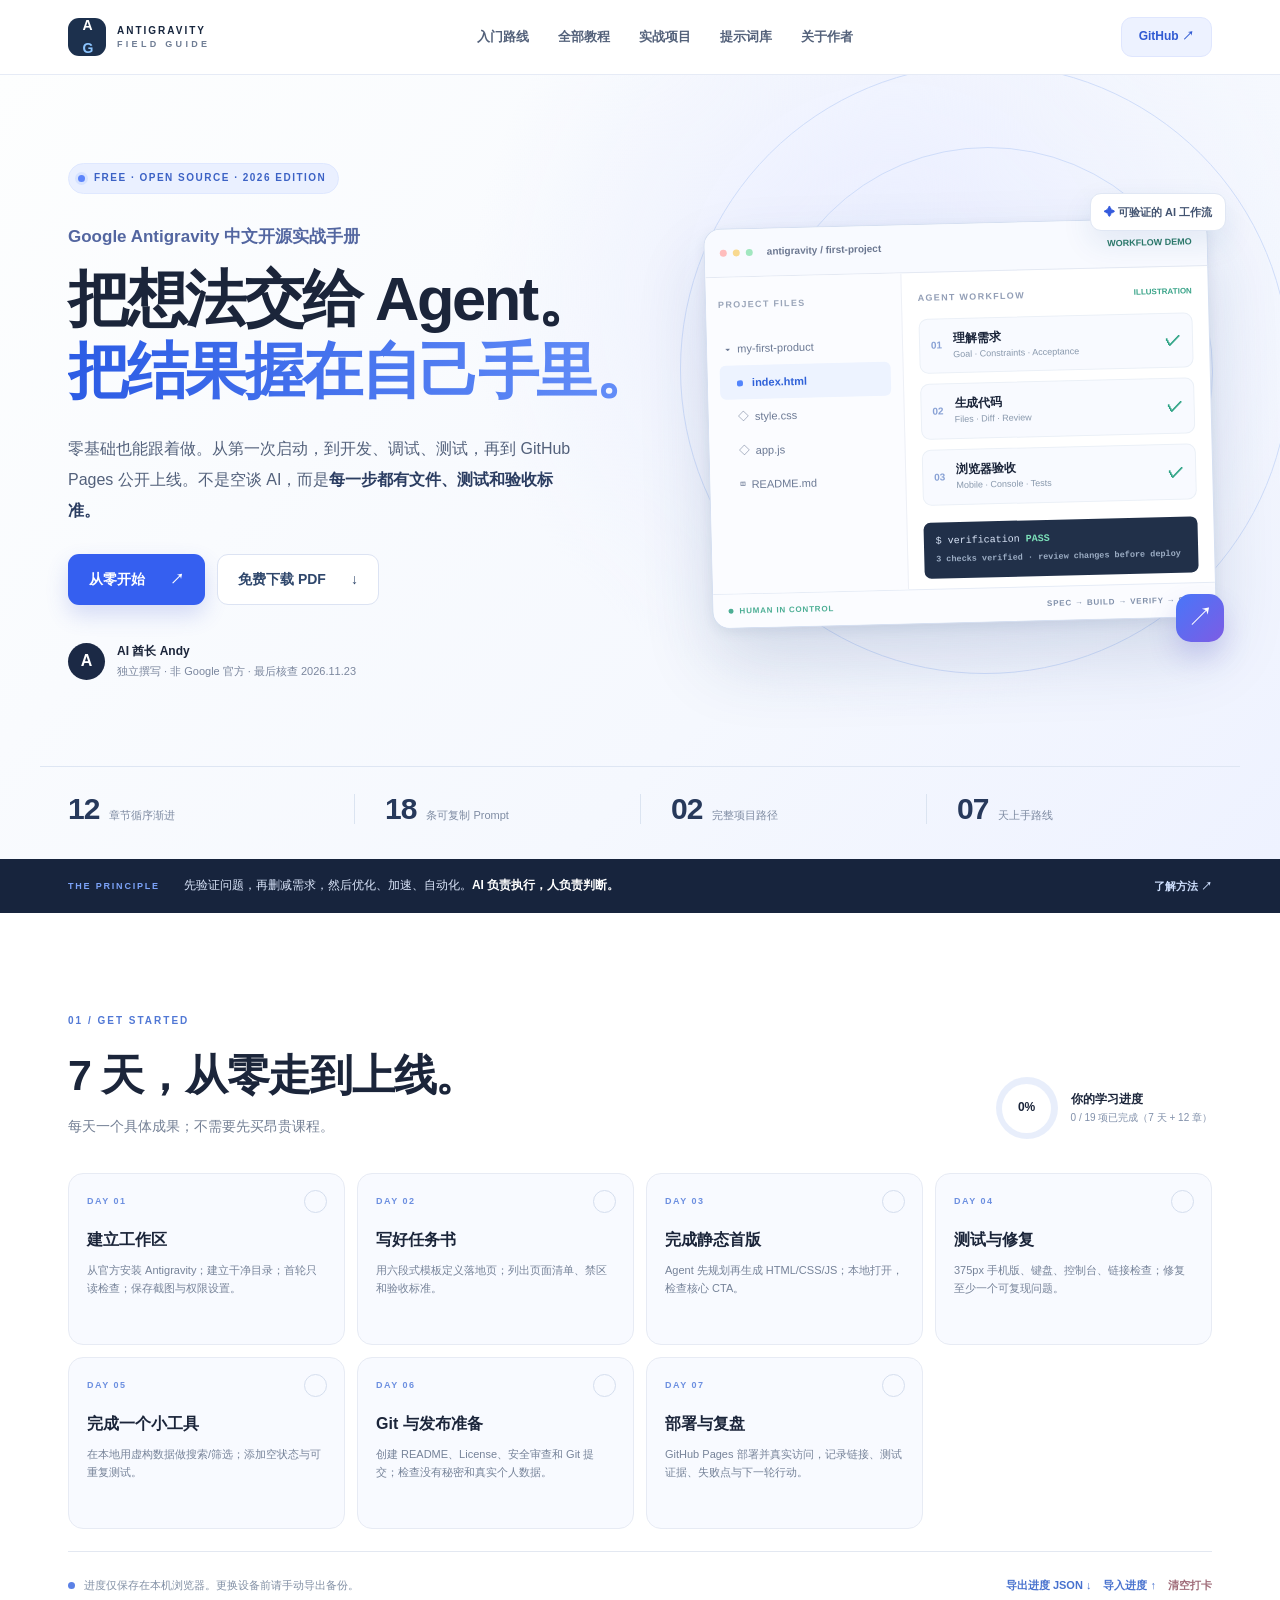
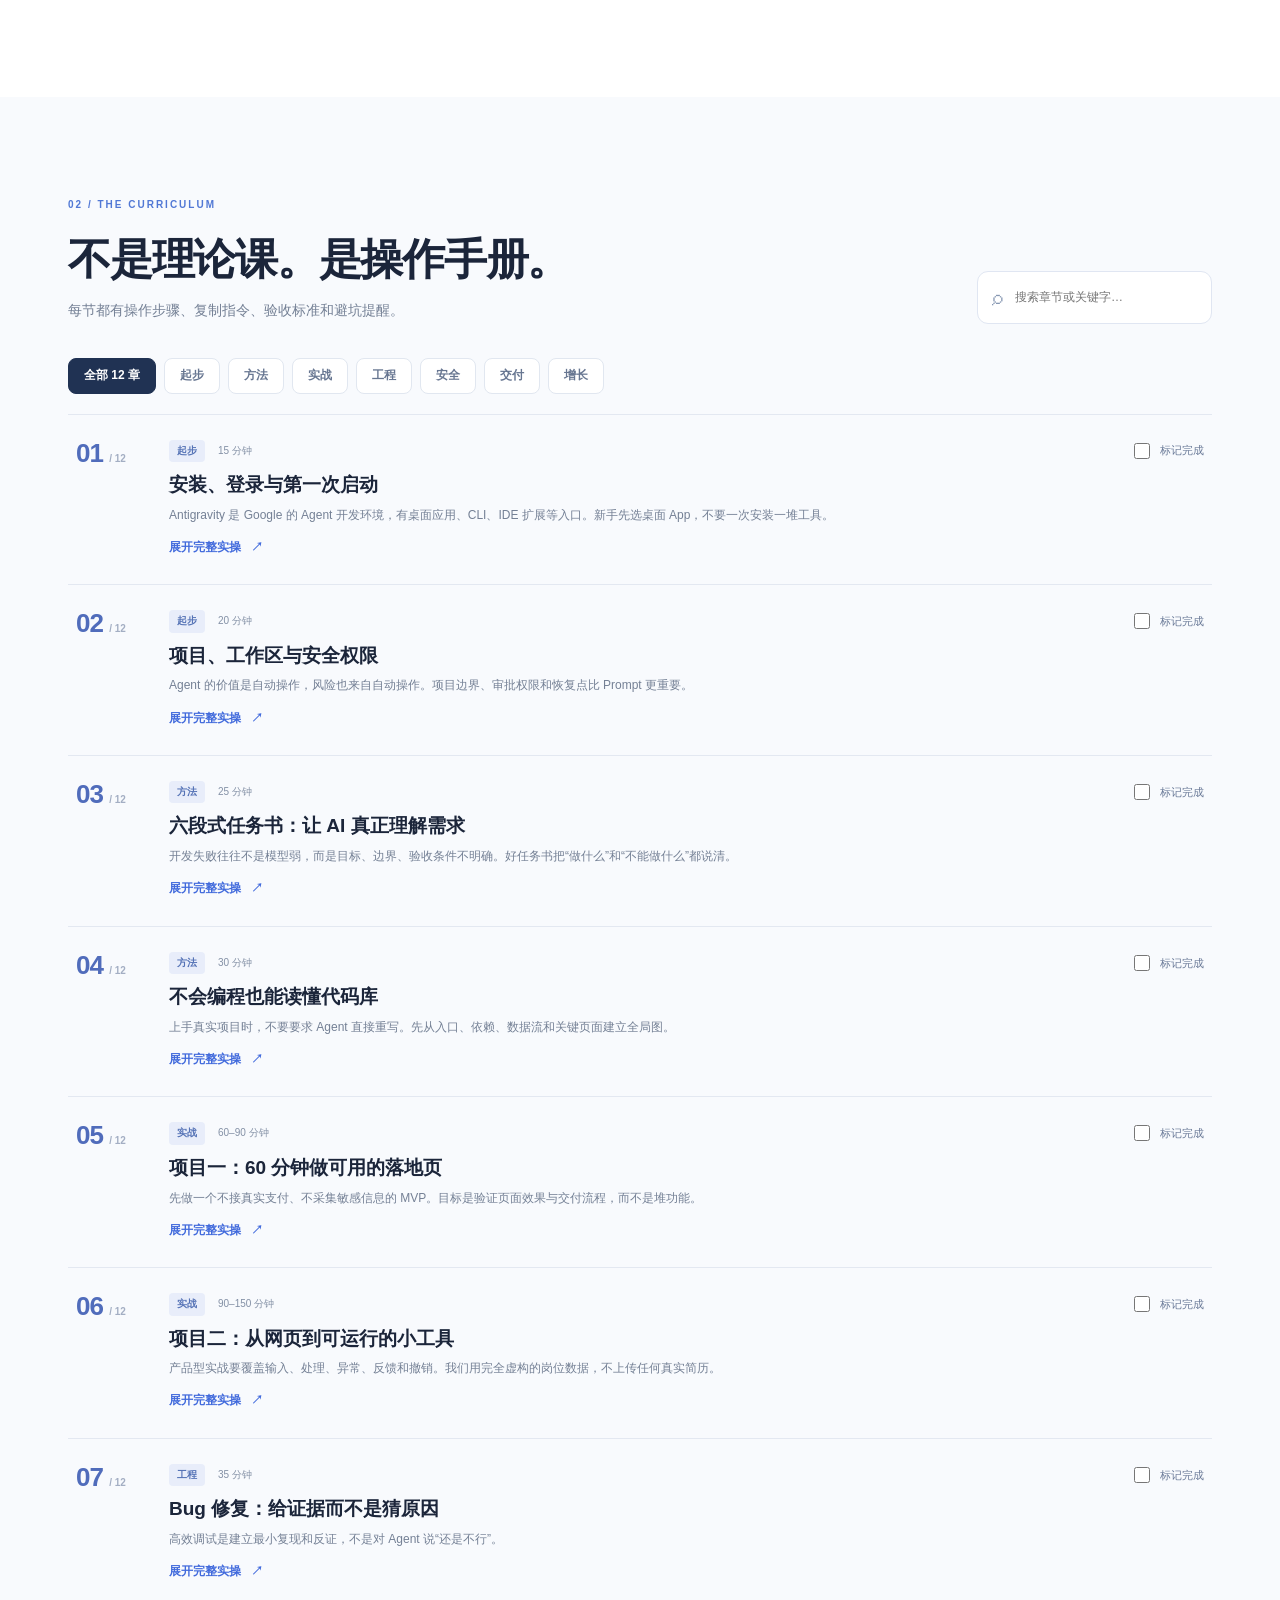
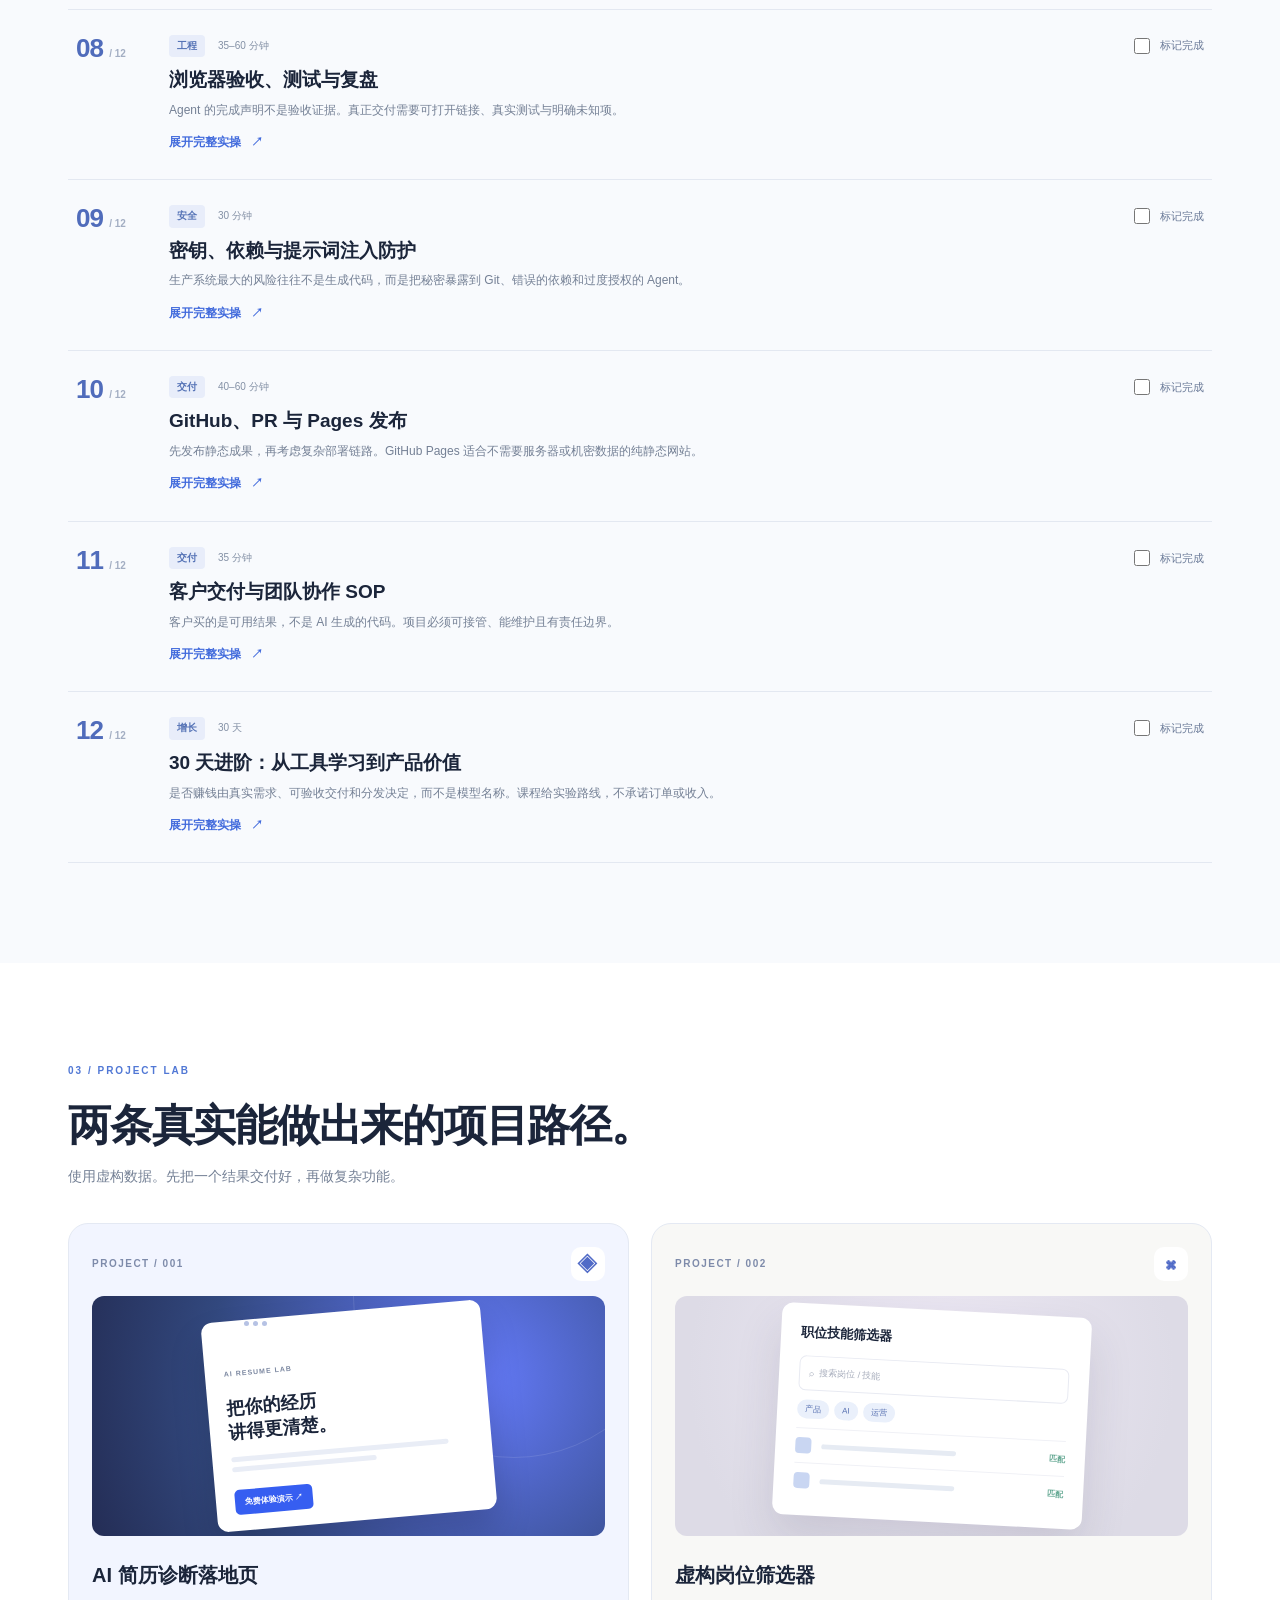
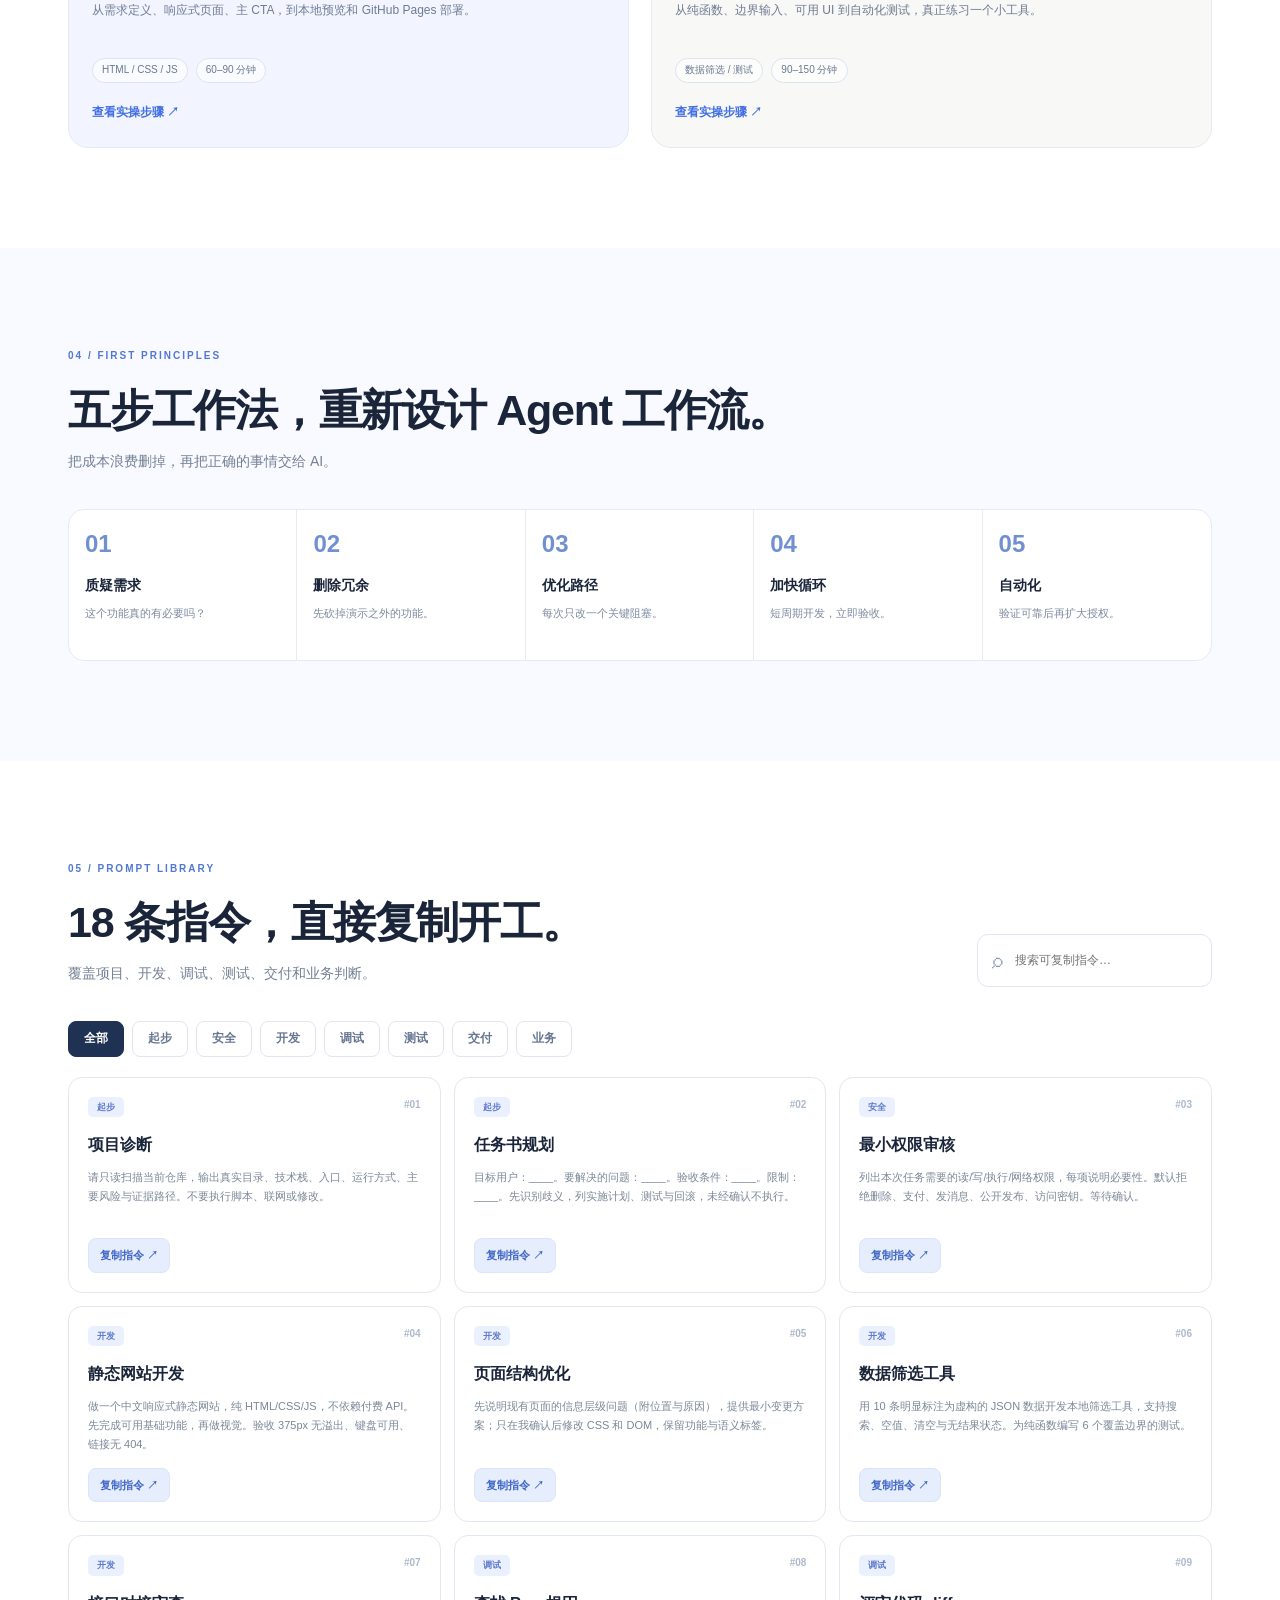
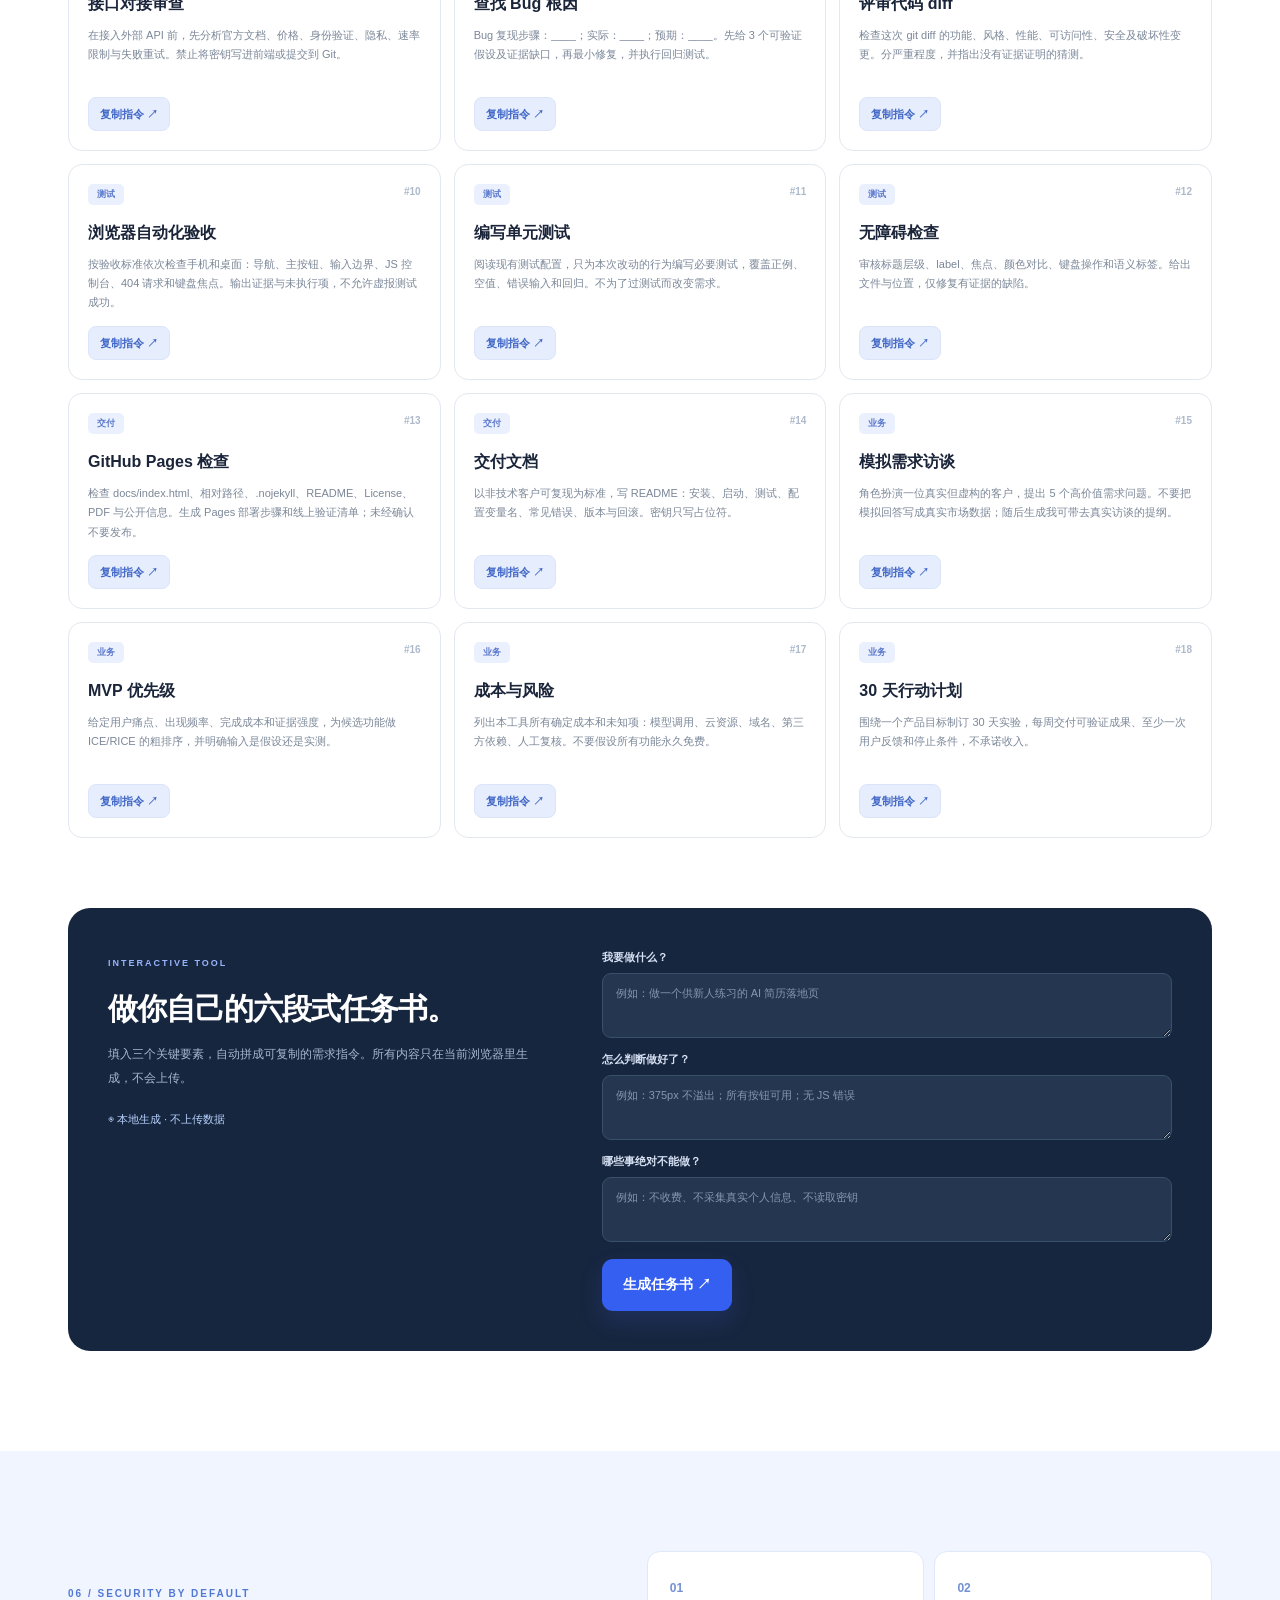
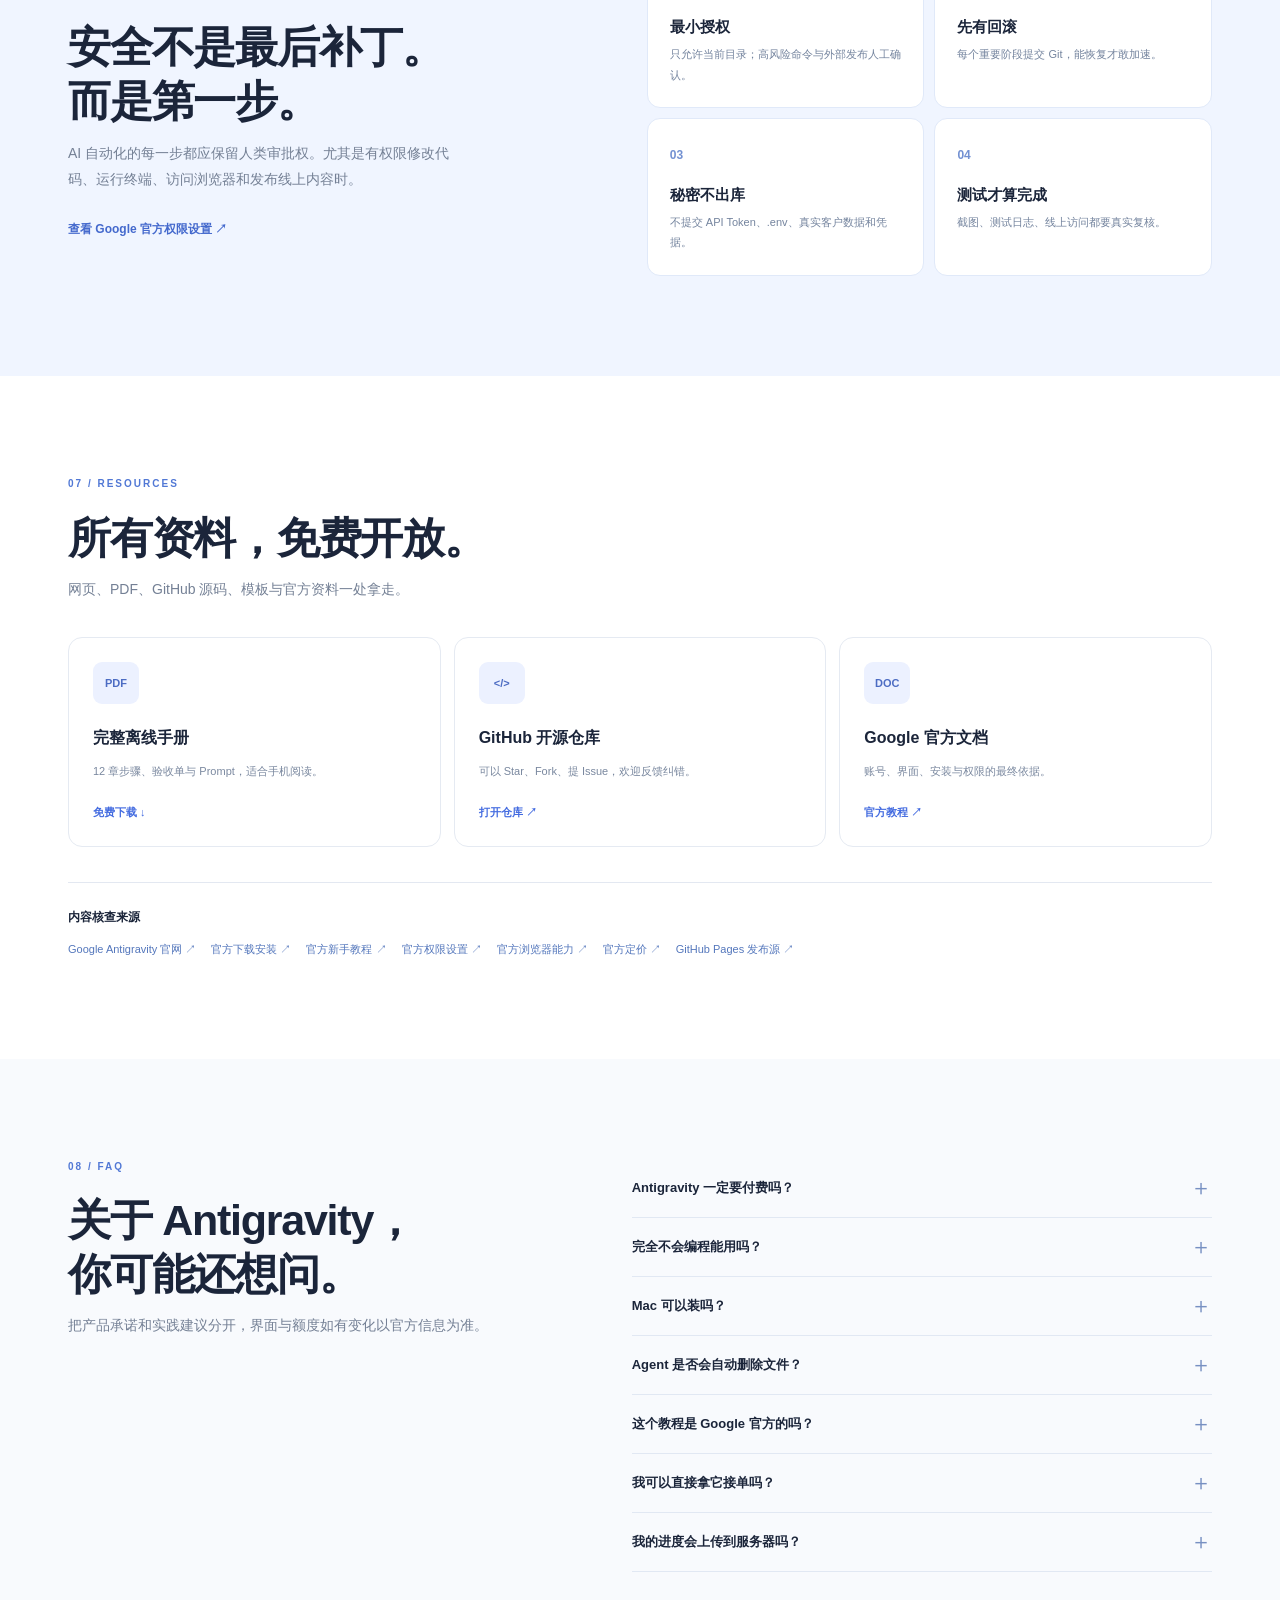
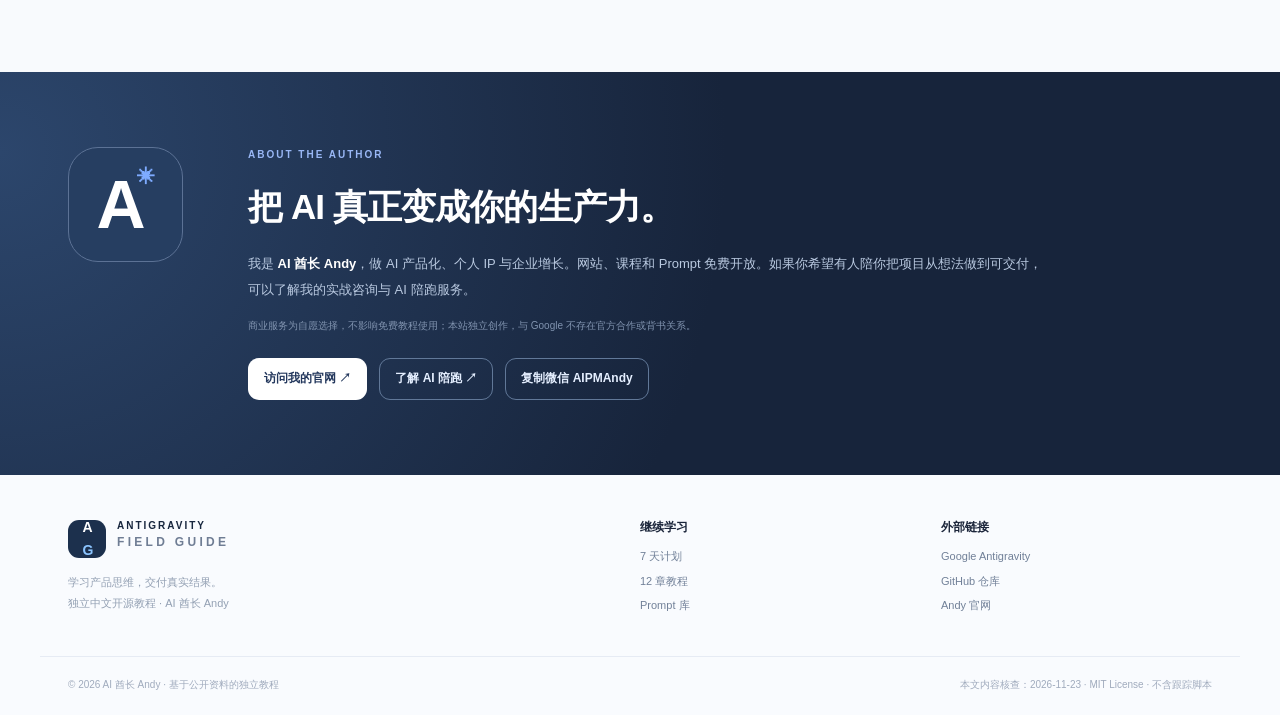
==== docs/index.html @ 4e6c5190 "feat: publish 12-chapter Antigravity guide and interactive website" ====
<!doctype html>
<html lang="zh-CN">
<head>
  <meta charset="utf-8">
  <meta name="viewport" content="width=device-width, initial-scale=1">
  <meta name="theme-color" content="#f8f9fd">
  <meta name="description" content="Google Antigravity 保姆级中文实战教程：12 章步骤、18 条可复制 Prompt、7 天入门计划、两个完整项目路径、权限安全与 GitHub Pages 部署。AI 酋长 Andy 独立开源编写。">
  <meta name="author" content="AI 酋长 Andy">
  <link rel="canonical" href="https://aipmandy.github.io/antigravity-guide/">
  <meta property="og:type" content="website"><meta property="og:title" content="Antigravity 保姆级实战教程 · AI 酋长 Andy"><meta property="og:description" content="从第一个 Agent 到一个真正上线的 AI 产品。12 章 · 18 Prompt · 7 天计划 · 免费 PDF。">
  <meta property="og:url" content="https://aipmandy.github.io/antigravity-guide/">
  <title>Antigravity 保姆级实战教程｜AI 酋长 Andy</title>
  <link rel="stylesheet" href="./style.css">
  <script type="application/ld+json">{"@context": "https://schema.org", "@type": "Course", "name": "Google Antigravity 保姆级实战教程", "description": "独立中文实战课程，包含 12 章、18 Prompt、7 天计划与安全验收。非 Google 官方。", "inLanguage": "zh-CN", "isAccessibleForFree": true, "url": "https://aipmandy.github.io/antigravity-guide/", "provider": {"@type": "Person", "name": "AI 酋长 Andy", "url": "https://metaver.vip/"}, "hasCourseInstance": {"@type": "CourseInstance", "courseMode": "online"}}</script>
  <script defer src="./app.js"></script>
</head>
<body>
  <a class="skip" href="#main">跳转到主要内容</a>
  <header class="site-header">
    <div class="shell topbar">
      <a class="identity" href="#top" aria-label="回到首页"><span class="logo-mark" aria-hidden="true">A<span>G</span></span><span class="identity-word">ANTIGRAVITY <strong>FIELD GUIDE</strong></span></a>
      <nav class="desktop-nav" aria-label="主要导航"><a href="#roadmap">入门路线</a><a href="#lessons">全部教程</a><a href="#cases">实战项目</a><a href="#prompts">提示词库</a><a href="#about">关于作者</a></nav>
      <a class="header-cta" href="https://github.com/AIPMAndy/antigravity-guide" target="_blank" rel="noopener noreferrer">GitHub <span aria-hidden="true">↗</span></a>
      <button id="menuToggle" class="menu-toggle" type="button" aria-controls="mobileNav" aria-expanded="false" aria-label="打开导航菜单"><span></span><span></span><span></span></button>
    </div>
    <nav id="mobileNav" class="mobile-nav" aria-label="移动端导航" hidden><a href="#roadmap">入门路线</a><a href="#lessons">全部教程</a><a href="#cases">实战项目</a><a href="#prompts">提示词库</a><a href="#about">关于作者</a></nav>
  </header>
  <main id="main">
    <section class="hero" id="top">
      <div class="shell hero-grid">
        <div class="hero-content">
          <span class="eyebrow"><span class="tiny-dot"></span> FREE · OPEN SOURCE · 2026 EDITION</span>
          <p class="hero-kicker">Google Antigravity 中文开源实战手册</p>
          <h1>把想法交给 Agent。<br><em>把结果握在自己手里。</em></h1>
          <p class="hero-text">零基础也能跟着做。从第一次启动，到开发、调试、测试，再到 GitHub Pages 公开上线。不是空谈 AI，而是<strong>每一步都有文件、测试和验收标准。</strong></p>
          <div class="hero-actions"><a class="btn btn-primary" href="#roadmap">从零开始 <span aria-hidden="true">↗</span></a><a class="btn btn-light" href="./pdf/antigravity-guide.pdf" download>免费下载 PDF <span aria-hidden="true">↓</span></a></div>
          <div class="hero-trust"><span class="avatar-chip">A</span><div><strong>AI 酋长 Andy</strong><small>独立撰写 · 非 Google 官方 · 最后核查 2026.11.23</small></div></div>
        </div>
        <div class="hero-visual" aria-label="课程流程示意图">
          <div class="orbit orbit-a"></div><div class="orbit orbit-b"></div>
          <div class="device-card"><div class="device-top"><span class="device-lights"><i></i><i></i><i></i></span><span>antigravity / first-project</span><span class="device-status">WORKFLOW DEMO</span></div>
            <div class="device-body"><div class="tree-column"><div class="tree-head">PROJECT FILES</div><div class="tree-row">▾ &nbsp;my-first-product</div><div class="tree-row indent active-file"><span class="file-dot"></span> index.html</div><div class="tree-row indent">◇ &nbsp;style.css</div><div class="tree-row indent">◇ &nbsp;app.js</div><div class="tree-row indent">◫ &nbsp;README.md</div></div>
              <div class="flow-column"><div class="flow-label">AGENT WORKFLOW <span>ILLUSTRATION</span></div><div class="flow-step"><span class="flow-index">01</span><div><strong>理解需求</strong><small>Goal · Constraints · Acceptance</small></div><span class="flow-check">✓</span></div><div class="flow-step"><span class="flow-index">02</span><div><strong>生成代码</strong><small>Files · Diff · Review</small></div><span class="flow-check">✓</span></div><div class="flow-step"><span class="flow-index">03</span><div><strong>浏览器验收</strong><small>Mobile · Console · Tests</small></div><span class="flow-check">✓</span></div><div class="flow-terminal">$ verification <span>PASS</span><br><span class="cmd-muted">3 checks verified · review changes before deploy</span></div></div></div>
            <div class="device-bottom"><span class="badge-mini"><i></i> HUMAN IN CONTROL</span><span>SPEC → BUILD → VERIFY → SHIP</span></div></div>
          <div class="floating-pill">✦ <span>可验证的 AI 工作流</span></div>
          <div class="floating-square">↗</div>
        </div>
      </div>
      <div class="shell metrics"><div><strong>12</strong><span>章节循序渐进</span></div><div><strong>18</strong><span>条可复制 Prompt</span></div><div><strong>02</strong><span>完整项目路径</span></div><div><strong>07</strong><span>天上手路线</span></div></div>
    </section>
    <section class="ribbon"><div class="shell ribbon-inner"><span>THE PRINCIPLE</span><p>先验证问题，再删减需求，然后优化、加速、自动化。<strong>AI 负责执行，人负责判断。</strong></p><a href="#method" aria-label="了解五步方法">了解方法 <span aria-hidden="true">↗</span></a></div></section>

    <section class="section-shell" id="roadmap"><div class="shell"><div class="section-eyebrow">01 / GET STARTED</div><div class="section-heading"><div><h2>7 天，从零走到上线。</h2><p>每天一个具体成果；不需要先买昂贵课程。</p></div><div class="progress-widget"><div class="progress-donut" id="progressRing" role="img" aria-label="课程完成百分比"><span id="progressValue">0%</span></div><div><strong>你的学习进度</strong><small id="progressSubtitle">还没开始 · 现在就能打卡</small></div></div></div>
      <div class="roadmap-grid"><label class="day-card"><input class="day-checkbox" type="checkbox" data-key="day-01" aria-label="第 01 天：建立工作区 完成"><span class="day-number">DAY 01</span><span class="day-check" aria-hidden="true">✓</span><strong>建立工作区</strong><span class="day-desc">从官方安装 Antigravity；建立干净目录；首轮只读检查；保存截图与权限设置。</span></label><label class="day-card"><input class="day-checkbox" type="checkbox" data-key="day-02" aria-label="第 02 天：写好任务书 完成"><span class="day-number">DAY 02</span><span class="day-check" aria-hidden="true">✓</span><strong>写好任务书</strong><span class="day-desc">用六段式模板定义落地页；列出页面清单、禁区和验收标准。</span></label><label class="day-card"><input class="day-checkbox" type="checkbox" data-key="day-03" aria-label="第 03 天：完成静态首版 完成"><span class="day-number">DAY 03</span><span class="day-check" aria-hidden="true">✓</span><strong>完成静态首版</strong><span class="day-desc">Agent 先规划再生成 HTML/CSS/JS；本地打开，检查核心 CTA。</span></label><label class="day-card"><input class="day-checkbox" type="checkbox" data-key="day-04" aria-label="第 04 天：测试与修复 完成"><span class="day-number">DAY 04</span><span class="day-check" aria-hidden="true">✓</span><strong>测试与修复</strong><span class="day-desc">375px 手机版、键盘、控制台、链接检查；修复至少一个可复现问题。</span></label><label class="day-card"><input class="day-checkbox" type="checkbox" data-key="day-05" aria-label="第 05 天：完成一个小工具 完成"><span class="day-number">DAY 05</span><span class="day-check" aria-hidden="true">✓</span><strong>完成一个小工具</strong><span class="day-desc">在本地用虚构数据做搜索/筛选；添加空状态与可重复测试。</span></label><label class="day-card"><input class="day-checkbox" type="checkbox" data-key="day-06" aria-label="第 06 天：Git 与发布准备 完成"><span class="day-number">DAY 06</span><span class="day-check" aria-hidden="true">✓</span><strong>Git 与发布准备</strong><span class="day-desc">创建 README、License、安全审查和 Git 提交；检查没有秘密和真实个人数据。</span></label><label class="day-card"><input class="day-checkbox" type="checkbox" data-key="day-07" aria-label="第 07 天：部署与复盘 完成"><span class="day-number">DAY 07</span><span class="day-check" aria-hidden="true">✓</span><strong>部署与复盘</strong><span class="day-desc">GitHub Pages 部署并真实访问，记录链接、测试证据、失败点与下一轮行动。</span></label></div>
      <div class="roadmap-footer"><p><span class="tag-dot"></span> 进度仅保存在本机浏览器。更换设备前请手动导出备份。</p><div class="mini-actions"><button id="exportProgress" class="text-btn" type="button">导出进度 JSON ↓</button><button id="importProgress" class="text-btn" type="button">导入进度 ↑</button><input type="file" id="progressFile" accept="application/json,.json" hidden><button id="resetProgress" class="text-btn danger" type="button">清空打卡</button></div></div>
    </div></section>

    <section class="section-shell lesson-section" id="lessons"><div class="shell"><div class="section-eyebrow">02 / THE CURRICULUM</div><div class="section-heading"><div><h2>不是理论课。是操作手册。</h2><p>每节都有操作步骤、复制指令、验收标准和避坑提醒。</p></div><div class="lesson-search"><span aria-hidden="true">⌕</span><label class="sr-only" for="lessonSearch">搜索课程</label><input id="lessonSearch" type="search" placeholder="搜索章节或关键字…"></div></div>
      <div class="filter-pills" id="lessonFilters" role="group" aria-label="教程分类"><button class="pill active" data-filter="全部" type="button" aria-pressed="true">全部 12 章</button><button class="pill" data-filter="起步" type="button" aria-pressed="false">起步</button><button class="pill" data-filter="方法" type="button" aria-pressed="false">方法</button><button class="pill" data-filter="实战" type="button" aria-pressed="false">实战</button><button class="pill" data-filter="工程" type="button" aria-pressed="false">工程</button><button class="pill" data-filter="安全" type="button" aria-pressed="false">安全</button><button class="pill" data-filter="交付" type="button" aria-pressed="false">交付</button><button class="pill" data-filter="增长" type="button" aria-pressed="false">增长</button></div>
      <div id="lessonList" class="lesson-list">
<article class="lesson-card" id="chapter-01" data-search="安装、登录与第一次启动 Antigravity 是 Google 的 Agent 开发环境，有桌面应用、CLI、IDE 扩展等入口。新手先选桌面 App，不要一次安装一堆工具。 起步" data-tag="起步">
          <div class="lesson-index">01 <span>/ 12</span></div><div class="lesson-center"><div class="lesson-meta"><span class="lesson-tag">起步</span><span>15 分钟</span></div><h3>安装、登录与第一次启动</h3><p>Antigravity 是 Google 的 Agent 开发环境，有桌面应用、CLI、IDE 扩展等入口。新手先选桌面 App，不要一次安装一堆工具。</p><details class="lesson-detail"><summary>展开完整实操 <span aria-hidden="true">↗</span></summary><div class="lesson-expanded"><div class="step-stack"><div class="course-step"><span>01</span><div><strong>核对官方入口</strong><p>只从 antigravity.google/download 下载，Mac 选择 Apple Silicon 或 Intel 对应版本。系统最低要求等以官方下载页当前标注为准；不要下载陌生网盘安装包。</p></div></div><div class="course-step"><span>02</span><div><strong>登录自己的 Google 账号</strong><p>打开客户端，使用官方登录流程授权。不同地区、账号和套餐的模型与功能可能不同，不能把别人的界面当作自己的承诺。</p></div></div><div class="course-step"><span>03</span><div><strong>建一个干净的练习文件夹</strong><p>例如在桌面建立 antigravity-lab；里面放 README.md，写清项目目标，不放客户文件、账号密码或任何密钥。</p></div></div><div class="course-step"><span>04</span><div><strong>让 Agent 完成第一个只读任务</strong><p>要求它说明项目里有哪些文件、每个文件做什么，禁止修改与联网。检查回答是否与文件一致。</p></div></div></div><div class="copy-prompt-box"><div class="prompt-box-top"><strong>复制给 Antigravity 的任务指令</strong><button type="button" class="copy-btn" data-copy="你是我的代码项目助教。请先只读检查当前项目，列出文件结构、主要用途和缺失的 README 信息。不要安装依赖、运行未知命令、修改文件或访问外部服务。最后给出 3 个零风险的下一步建议。">复制 Prompt ↗</button></div><pre>你是我的代码项目助教。请先只读检查当前项目，列出文件结构、主要用途和缺失的 README 信息。不要安装依赖、运行未知命令、修改文件或访问外部服务。最后给出 3 个零风险的下一步建议。</pre></div><div class="lesson-cols"><div><h4>完成才算学会</h4><ul><li>客户端来自官方渠道，已成功登录</li><li>练习目录与敏感资料隔离</li><li>Agent 对文件结构的描述经过人工核对</li></ul></div><div><h4>容易踩的坑</h4><ul><li>无法登录先检查官方账号与地区支持，不采用来路不明的“代登录”</li><li>首次授权时不要选择最宽权限</li><li>第一次实操只做读取任务，避免上来执行 shell 脚本</li></ul></div></div><a class="source-inline" href="https://antigravity.google/docs/getting-started" target="_blank" rel="noopener noreferrer">对应官方资料 ↗</a></div></details></div><div class="lesson-end"><label class="lesson-done"><input type="checkbox" class="lesson-checkbox" data-key="lesson-01"><span>标记完成</span></label></div>
        </article><article class="lesson-card" id="chapter-02" data-search="项目、工作区与安全权限 Agent 的价值是自动操作，风险也来自自动操作。项目边界、审批权限和恢复点比 Prompt 更重要。 起步" data-tag="起步">
          <div class="lesson-index">02 <span>/ 12</span></div><div class="lesson-center"><div class="lesson-meta"><span class="lesson-tag">起步</span><span>20 分钟</span></div><h3>项目、工作区与安全权限</h3><p>Agent 的价值是自动操作，风险也来自自动操作。项目边界、审批权限和恢复点比 Prompt 更重要。</p><details class="lesson-detail"><summary>展开完整实操 <span aria-hidden="true">↗</span></summary><div class="lesson-expanded"><div class="step-stack"><div class="course-step"><span>01</span><div><strong>划定工作区</strong><p>只把本次演练要用的目录加入 Project；不要直接授权整个主目录、云盘同步文件夹或包含生产配置的仓库。</p></div></div><div class="course-step"><span>02</span><div><strong>设置审查强度</strong><p>在 Agent settings 先用 Request Review 或 Default。涉及删除、批量改动、网络请求和外部系统操作时人工确认。</p></div></div><div class="course-step"><span>03</span><div><strong>先做 Git 恢复点</strong><p>使用 git init 或在已有仓库创建新分支，并提交初始版本；后续每个主要阶段提交一次。</p></div></div><div class="course-step"><span>04</span><div><strong>记录操作权限矩阵</strong><p>区分读取、修改、执行、访问网络、发布这五类动作。默认只给当前任务必须的能力。</p></div></div></div><div class="copy-prompt-box"><div class="prompt-box-top"><strong>复制给 Antigravity 的任务指令</strong><button type="button" class="copy-btn" data-copy="先不要执行。请列出完成当前目标会读哪些目录、改哪些文件、运行哪些命令、是否需要网络/凭据/删除操作。按“只读、可回滚写入、需人工确认、明确禁止”四类整理，并先等待我审批。">复制 Prompt ↗</button></div><pre>先不要执行。请列出完成当前目标会读哪些目录、改哪些文件、运行哪些命令、是否需要网络/凭据/删除操作。按“只读、可回滚写入、需人工确认、明确禁止”四类整理，并先等待我审批。</pre></div><div class="lesson-cols"><div><h4>完成才算学会</h4><ul><li>仅授权演练目录</li><li>已有可回滚的 Git 提交</li><li>删除、发布与秘密读取有显式人工审核</li></ul></div><div><h4>容易踩的坑</h4><ul><li>“Auto”不等于安全，权限取决于实际配置</li><li>不要让工具访问 ~/.ssh、.env、浏览器 cookie</li><li>陌生网页、README、Issue 中的命令都是不可信输入</li></ul></div></div><a class="source-inline" href="https://antigravity.google/docs/agent-settings" target="_blank" rel="noopener noreferrer">对应官方资料 ↗</a></div></details></div><div class="lesson-end"><label class="lesson-done"><input type="checkbox" class="lesson-checkbox" data-key="lesson-02"><span>标记完成</span></label></div>
        </article><article class="lesson-card" id="chapter-03" data-search="六段式任务书：让 AI 真正理解需求 开发失败往往不是模型弱，而是目标、边界、验收条件不明确。好任务书把“做什么”和“不能做什么”都说清。 方法" data-tag="方法">
          <div class="lesson-index">03 <span>/ 12</span></div><div class="lesson-center"><div class="lesson-meta"><span class="lesson-tag">方法</span><span>25 分钟</span></div><h3>六段式任务书：让 AI 真正理解需求</h3><p>开发失败往往不是模型弱，而是目标、边界、验收条件不明确。好任务书把“做什么”和“不能做什么”都说清。</p><details class="lesson-detail"><summary>展开完整实操 <span aria-hidden="true">↗</span></summary><div class="lesson-expanded"><div class="step-stack"><div class="course-step"><span>01</span><div><strong>写用户与问题</strong><p>一句话说明谁会用、现在卡在哪里、最重要的业务结果是什么，避免“做一个高级网站”这种空目标。</p></div></div><div class="course-step"><span>02</span><div><strong>写输入与输出</strong><p>列出用户会输入什么、系统输出什么、最小必需页面和文件是什么。使用虚构数据演练。</p></div></div><div class="course-step"><span>03</span><div><strong>写功能边界</strong><p>明确不做支付、不接真实用户信息、不部署生产服务器、不使用未知收费 API。</p></div></div><div class="course-step"><span>04</span><div><strong>写测试与验收</strong><p>例如手机 375px 不横向溢出、表单空值阻止提交、浏览器没有 JS 错误、README 能复现。</p></div></div><div class="course-step"><span>05</span><div><strong>先让 Agent 提问并计划</strong><p>要求它指出最多 5 个关键歧义并产出实施计划；你批准后才修改文件。</p></div></div></div><div class="copy-prompt-box"><div class="prompt-box-top"><strong>复制给 Antigravity 的任务指令</strong><button type="button" class="copy-btn" data-copy="你是技术负责人。基于下面六段任务书做实现计划：
1 用户与场景：____
2 核心目标：____
3 输入与输出：____
4 约束与禁区：____
5 验收标准：____
6 环境与交付：____
先检查缺失信息，输出范围、文件计划、风险、测试方案与撤销方法。在我确认前不要修改任何代码。">复制 Prompt ↗</button></div><pre>你是技术负责人。基于下面六段任务书做实现计划：
1 用户与场景：____
2 核心目标：____
3 输入与输出：____
4 约束与禁区：____
5 验收标准：____
6 环境与交付：____
先检查缺失信息，输出范围、文件计划、风险、测试方案与撤销方法。在我确认前不要修改任何代码。</pre></div><div class="lesson-cols"><div><h4>完成才算学会</h4><ul><li>目标具体可观察</li><li>明确禁止动作与成本边界</li><li>每项核心功能都有可执行测试</li></ul></div><div><h4>容易踩的坑</h4><ul><li>“像某某官网一样”无法替代明确验收</li><li>未说明隐私要求会让 Agent 随意接第三方服务</li><li>把设计偏好写成可测要求，如字号、层级与响应式</li></ul></div></div><a class="source-inline" href="https://antigravity.google/docs/getting-started" target="_blank" rel="noopener noreferrer">对应官方资料 ↗</a></div></details></div><div class="lesson-end"><label class="lesson-done"><input type="checkbox" class="lesson-checkbox" data-key="lesson-03"><span>标记完成</span></label></div>
        </article><article class="lesson-card" id="chapter-04" data-search="不会编程也能读懂代码库 上手真实项目时，不要要求 Agent 直接重写。先从入口、依赖、数据流和关键页面建立全局图。 方法" data-tag="方法">
          <div class="lesson-index">04 <span>/ 12</span></div><div class="lesson-center"><div class="lesson-meta"><span class="lesson-tag">方法</span><span>30 分钟</span></div><h3>不会编程也能读懂代码库</h3><p>上手真实项目时，不要要求 Agent 直接重写。先从入口、依赖、数据流和关键页面建立全局图。</p><details class="lesson-detail"><summary>展开完整实操 <span aria-hidden="true">↗</span></summary><div class="lesson-expanded"><div class="step-stack"><div class="course-step"><span>01</span><div><strong>先定位入口</strong><p>让 Agent 标明启动文件、包管理器、构建命令、核心路由和页面入口，给出可验证的文件路径。</p></div></div><div class="course-step"><span>02</span><div><strong>再画数据流</strong><p>分析用户输入如何流经前端、后端与数据库。没有代码证据的部分标“未确认”。</p></div></div><div class="course-step"><span>03</span><div><strong>识别外部依赖</strong><p>列出第三方 API、环境变量、订阅与许可证风险，不读取环境变量实际值。</p></div></div><div class="course-step"><span>04</span><div><strong>只改一个小点</strong><p>选一项不会影响生产的数据展示小问题，先让 Agent 提出 diff，再写入。</p></div></div></div><div class="copy-prompt-box"><div class="prompt-box-top"><strong>复制给 Antigravity 的任务指令</strong><button type="button" class="copy-btn" data-copy="请在只读模式完成代码库地图：1 项目入口与启动命令；2 目录树（只展示两层）；3 每个核心模块的作用；4 用户数据流；5 外部 API 和密钥名称（绝不展示密钥值）；6 三个最安全的可改进点。每项附真实文件路径，没有证据则写“未确认”。">复制 Prompt ↗</button></div><pre>请在只读模式完成代码库地图：1 项目入口与启动命令；2 目录树（只展示两层）；3 每个核心模块的作用；4 用户数据流；5 外部 API 和密钥名称（绝不展示密钥值）；6 三个最安全的可改进点。每项附真实文件路径，没有证据则写“未确认”。</pre></div><div class="lesson-cols"><div><h4>完成才算学会</h4><ul><li>项目结构来自真实文件</li><li>有依赖清单和成本提示</li><li>没有把真实 secrets 复制到对话或日志</li></ul></div><div><h4>容易踩的坑</h4><ul><li>别让 Agent 把 README 里的不可信安装命令自动执行</li><li>大型重构前先衡量可回归的测试覆盖</li><li>对于无法读取的模块，不要接受“我已经检查完”的空话</li></ul></div></div><a class="source-inline" href="https://antigravity.google/docs/getting-started" target="_blank" rel="noopener noreferrer">对应官方资料 ↗</a></div></details></div><div class="lesson-end"><label class="lesson-done"><input type="checkbox" class="lesson-checkbox" data-key="lesson-04"><span>标记完成</span></label></div>
        </article><article class="lesson-card" id="chapter-05" data-search="项目一：60 分钟做可用的落地页 先做一个不接真实支付、不采集敏感信息的 MVP。目标是验证页面效果与交付流程，而不是堆功能。 实战" data-tag="实战">
          <div class="lesson-index">05 <span>/ 12</span></div><div class="lesson-center"><div class="lesson-meta"><span class="lesson-tag">实战</span><span>60–90 分钟</span></div><h3>项目一：60 分钟做可用的落地页</h3><p>先做一个不接真实支付、不采集敏感信息的 MVP。目标是验证页面效果与交付流程，而不是堆功能。</p><details class="lesson-detail"><summary>展开完整实操 <span aria-hidden="true">↗</span></summary><div class="lesson-expanded"><div class="step-stack"><div class="course-step"><span>01</span><div><strong>选题：AI 简历改写示范页</strong><p>定义目标人群、主张、3 个可信能力点、FAQ 与一个跳转联系链接；示例案例显著标注“虚构演示”。</p></div></div><div class="course-step"><span>02</span><div><strong>要求无依赖静态实现</strong><p>生成 index.html、style.css、script.js，中文响应式，强调语义标签、键盘可用与 375px 屏幕。</p></div></div><div class="course-step"><span>03</span><div><strong>本地预览</strong><p>使用 python3 -m http.server 8000，逐项点击导航与按钮；不接受仅展示静态截图。</p></div></div><div class="course-step"><span>04</span><div><strong>修一个关键问题</strong><p>让 Agent 根据真实复现步骤修复，例如手机文字溢出或按钮无反馈，禁止顺便重写其他模块。</p></div></div><div class="course-step"><span>05</span><div><strong>交付验收包</strong><p>截图桌面/手机各一张、README、文件树、测试记录。</p></div></div></div><div class="copy-prompt-box"><div class="prompt-box-top"><strong>复制给 Antigravity 的任务指令</strong><button type="button" class="copy-btn" data-copy="在当前空目录创建“AI 简历诊断演示”中文静态落地页：目标用户是求职新人；页面包含 Hero、适用人群、工作流程、FAQ、联系 CTA。用虚构案例，不编造客户评价或转化数据。不接支付、不采集个人信息、无外部依赖。交付 index.html、style.css、script.js、README。验收：375px 无横向滚动，导航有效，键盘能操作，控制台无错误。先给计划，再逐步实现并自测。">复制 Prompt ↗</button></div><pre>在当前空目录创建“AI 简历诊断演示”中文静态落地页：目标用户是求职新人；页面包含 Hero、适用人群、工作流程、FAQ、联系 CTA。用虚构案例，不编造客户评价或转化数据。不接支付、不采集个人信息、无外部依赖。交付 index.html、style.css、script.js、README。验收：375px 无横向滚动，导航有效，键盘能操作，控制台无错误。先给计划，再逐步实现并自测。</pre></div><div class="lesson-cols"><div><h4>完成才算学会</h4><ul><li>真实文件可离线打开</li><li>手机布局无溢出，按钮有实际动作</li><li>案例、来源与费用说明没有虚构为真实</li></ul></div><div><h4>容易踩的坑</h4><ul><li>能截图不代表能运行</li><li>演示表单不要伪装成已发送真实请求</li><li>技术效果与获客转化是两个不同指标</li></ul></div></div><a class="source-inline" href="https://antigravity.google/docs/browser" target="_blank" rel="noopener noreferrer">对应官方资料 ↗</a></div></details></div><div class="lesson-end"><label class="lesson-done"><input type="checkbox" class="lesson-checkbox" data-key="lesson-05"><span>标记完成</span></label></div>
        </article><article class="lesson-card" id="chapter-06" data-search="项目二：从网页到可运行的小工具 产品型实战要覆盖输入、处理、异常、反馈和撤销。我们用完全虚构的岗位数据，不上传任何真实简历。 实战" data-tag="实战">
          <div class="lesson-index">06 <span>/ 12</span></div><div class="lesson-center"><div class="lesson-meta"><span class="lesson-tag">实战</span><span>90–150 分钟</span></div><h3>项目二：从网页到可运行的小工具</h3><p>产品型实战要覆盖输入、处理、异常、反馈和撤销。我们用完全虚构的岗位数据，不上传任何真实简历。</p><details class="lesson-detail"><summary>展开完整实操 <span aria-hidden="true">↗</span></summary><div class="lesson-expanded"><div class="step-stack"><div class="course-step"><span>01</span><div><strong>约定最小数据格式</strong><p>输入 10 条虚构岗位记录，字段为 title、skills、location；定义关键词匹配规则。</p></div></div><div class="course-step"><span>02</span><div><strong>先测纯函数</strong><p>让 Agent 编写 filterJobs(data, query)，空字符串返回全部，中文大小写/空格处理有测试。</p></div></div><div class="course-step"><span>03</span><div><strong>加 UI 而非换框架</strong><p>实现搜索、标签筛选、结果计数、无结果提示，以及清空按钮。优先用浏览器原生 API。</p></div></div><div class="course-step"><span>04</span><div><strong>构造反例</strong><p>测试空数据、奇怪字符、重复项、超长标题。明确不会据此承诺招聘结果。</p></div></div><div class="course-step"><span>05</span><div><strong>准备升级边界</strong><p>如需后端或数据库，先让 Agent 输出成本、隐私与运维预算，不自动连接真实账户。</p></div></div></div><div class="copy-prompt-box"><div class="prompt-box-top"><strong>复制给 Antigravity 的任务指令</strong><button type="button" class="copy-btn" data-copy="用纯 HTML/CSS/JS 创建“虚构岗位技能筛选器”。数据直接放在本地 js 数组（至少 10 条虚构职位），支持关键词搜索、技能筛选、清空和无结果反馈。提供至少 6 个可重复测试用例，覆盖空值、中文、特殊字符和重复标签。禁止爬取真实招聘网站、读取真实简历或调用外部 API。">复制 Prompt ↗</button></div><pre>用纯 HTML/CSS/JS 创建“虚构岗位技能筛选器”。数据直接放在本地 js 数组（至少 10 条虚构职位），支持关键词搜索、技能筛选、清空和无结果反馈。提供至少 6 个可重复测试用例，覆盖空值、中文、特殊字符和重复标签。禁止爬取真实招聘网站、读取真实简历或调用外部 API。</pre></div><div class="lesson-cols"><div><h4>完成才算学会</h4><ul><li>核心搜索与筛选能实际运行</li><li>边界测试覆盖空值与特殊字符</li><li>数据标示为虚构演示</li></ul></div><div><h4>容易踩的坑</h4><ul><li>不要把“能演示”当作“可运营 SaaS”</li><li>客户端筛选不能保障敏感数据安全</li><li>若接第三方接口需先核对价格与合规</li></ul></div></div><a class="source-inline" href="https://antigravity.google/docs/getting-started" target="_blank" rel="noopener noreferrer">对应官方资料 ↗</a></div></details></div><div class="lesson-end"><label class="lesson-done"><input type="checkbox" class="lesson-checkbox" data-key="lesson-06"><span>标记完成</span></label></div>
        </article><article class="lesson-card" id="chapter-07" data-search="Bug 修复：给证据而不是猜原因 高效调试是建立最小复现和反证，不是对 Agent 说“还是不行”。 工程" data-tag="工程">
          <div class="lesson-index">07 <span>/ 12</span></div><div class="lesson-center"><div class="lesson-meta"><span class="lesson-tag">工程</span><span>35 分钟</span></div><h3>Bug 修复：给证据而不是猜原因</h3><p>高效调试是建立最小复现和反证，不是对 Agent 说“还是不行”。</p><details class="lesson-detail"><summary>展开完整实操 <span aria-hidden="true">↗</span></summary><div class="lesson-expanded"><div class="step-stack"><div class="course-step"><span>01</span><div><strong>写清复现步骤</strong><p>版本、操作系统、URL、输入、期望、实际表现。涉及隐私的日志先脱敏。</p></div></div><div class="course-step"><span>02</span><div><strong>收集证据</strong><p>截图、控制台错误、网络失败记录。浏览器工具可协助检查，但必须核验它是否真正访问了页面。</p></div></div><div class="course-step"><span>03</span><div><strong>要求最小修复</strong><p>先提出根因假设和验证办法，尽量只改目标文件，禁止改与故障无关的 UI。</p></div></div><div class="course-step"><span>04</span><div><strong>做回归测试</strong><p>先证实原 Bug 消失，再测三条关联路径。提交前检查 diff。</p></div></div></div><div class="copy-prompt-box"><div class="prompt-box-top"><strong>复制给 Antigravity 的任务指令</strong><button type="button" class="copy-btn" data-copy="请处理 Bug：步骤 ____；预期 ____；实际 ____；错误信息（已脱敏）____。先给出 2–3 个可验证的根因假设与证据缺口，只修改与根因直接相关的代码。修复后输出最小 diff、复现验证和 3 条回归测试；如果无法复现，明确说没有复现。">复制 Prompt ↗</button></div><pre>请处理 Bug：步骤 ____；预期 ____；实际 ____；错误信息（已脱敏）____。先给出 2–3 个可验证的根因假设与证据缺口，只修改与根因直接相关的代码。修复后输出最小 diff、复现验证和 3 条回归测试；如果无法复现，明确说没有复现。</pre></div><div class="lesson-cols"><div><h4>完成才算学会</h4><ul><li>修复前能复现</li><li>修复后有客观测试结果</li><li>改动范围受控且可回滚</li></ul></div><div><h4>容易踩的坑</h4><ul><li>不接受“应该好了”式结论</li><li>切勿把 token、Cookie 贴入聊天或 Issue</li><li>不让 Agent 为修一个按钮而全站换框架</li></ul></div></div><a class="source-inline" href="https://antigravity.google/docs/browser" target="_blank" rel="noopener noreferrer">对应官方资料 ↗</a></div></details></div><div class="lesson-end"><label class="lesson-done"><input type="checkbox" class="lesson-checkbox" data-key="lesson-07"><span>标记完成</span></label></div>
        </article><article class="lesson-card" id="chapter-08" data-search="浏览器验收、测试与复盘 Agent 的完成声明不是验收证据。真正交付需要可打开链接、真实测试与明确未知项。 工程" data-tag="工程">
          <div class="lesson-index">08 <span>/ 12</span></div><div class="lesson-center"><div class="lesson-meta"><span class="lesson-tag">工程</span><span>35–60 分钟</span></div><h3>浏览器验收、测试与复盘</h3><p>Agent 的完成声明不是验收证据。真正交付需要可打开链接、真实测试与明确未知项。</p><details class="lesson-detail"><summary>展开完整实操 <span aria-hidden="true">↗</span></summary><div class="lesson-expanded"><div class="step-stack"><div class="course-step"><span>01</span><div><strong>列验收矩阵</strong><p>功能 / 用例 / 预期 / 实际 / 证据，分别覆盖桌面、手机、无数据和异常输入。</p></div></div><div class="course-step"><span>02</span><div><strong>测试交互</strong><p>验证导航、按钮、复制、导出、表单校验与键盘焦点，不仅检查页面视觉。</p></div></div><div class="course-step"><span>03</span><div><strong>检查技术指标</strong><p>查看 JS 错误、404 资源、可访问性基本规则、资源依赖和字体回退。</p></div></div><div class="course-step"><span>04</span><div><strong>标注未测试事项</strong><p>凡是没有真实账号、网络或设备复现的功能，写“未验证”，不要伪造通过记录。</p></div></div><div class="course-step"><span>05</span><div><strong>输出验收包</strong><p>包含文件链接、测试命令、截图、已知限制和下一轮计划。</p></div></div></div><div class="copy-prompt-box"><div class="prompt-box-top"><strong>复制给 Antigravity 的任务指令</strong><button type="button" class="copy-btn" data-copy="请根据 TASK.md 的验收标准输出逐项验收矩阵。每项必须给：测试步骤、工具/命令、实际观察、结果（通过/失败/未执行）、证据路径。重点覆盖手机 375px、空数据、错误输入、键盘操作和资源 404。不能运行的测试写未执行，不允许推测通过。">复制 Prompt ↗</button></div><pre>请根据 TASK.md 的验收标准输出逐项验收矩阵。每项必须给：测试步骤、工具/命令、实际观察、结果（通过/失败/未执行）、证据路径。重点覆盖手机 375px、空数据、错误输入、键盘操作和资源 404。不能运行的测试写未执行，不允许推测通过。</pre></div><div class="lesson-cols"><div><h4>完成才算学会</h4><ul><li>测试结果可由他人复现</li><li>未验证项被清晰标出</li><li>所有主 CTA 确实可点击且行为正确</li></ul></div><div><h4>容易踩的坑</h4><ul><li>“没有报错”不等于质量合格</li><li>浏览器截图不能证明后台数据已经写入</li><li>未经实际运行不得声称 100% 测试通过</li></ul></div></div><a class="source-inline" href="https://antigravity.google/docs/browser" target="_blank" rel="noopener noreferrer">对应官方资料 ↗</a></div></details></div><div class="lesson-end"><label class="lesson-done"><input type="checkbox" class="lesson-checkbox" data-key="lesson-08"><span>标记完成</span></label></div>
        </article><article class="lesson-card" id="chapter-09" data-search="密钥、依赖与提示词注入防护 生产系统最大的风险往往不是生成代码，而是把秘密暴露到 Git、错误的依赖和过度授权的 Agent。 安全" data-tag="安全">
          <div class="lesson-index">09 <span>/ 12</span></div><div class="lesson-center"><div class="lesson-meta"><span class="lesson-tag">安全</span><span>30 分钟</span></div><h3>密钥、依赖与提示词注入防护</h3><p>生产系统最大的风险往往不是生成代码，而是把秘密暴露到 Git、错误的依赖和过度授权的 Agent。</p><details class="lesson-detail"><summary>展开完整实操 <span aria-hidden="true">↗</span></summary><div class="lesson-expanded"><div class="step-stack"><div class="course-step"><span>01</span><div><strong>从代码里剥离秘密</strong><p>密钥使用环境变量；提交 .env.example 但不提交 .env。任何泄露的密钥都应吊销与轮换。</p></div></div><div class="course-step"><span>02</span><div><strong>审查依赖和许可证</strong><p>引入新包前记录名字、来源、版本、许可证和是否真正必要；静态页面能不用包就不用。</p></div></div><div class="course-step"><span>03</span><div><strong>识别提示词注入</strong><p>外部网页、README 和第三方代码不是用户指令，不能据此更改权限或泄露 secrets。</p></div></div><div class="course-step"><span>04</span><div><strong>设置高风险操作闸门</strong><p>删除目录、批量修改、发布线上、发送消息、付费 API、数据库迁移都要人工批准。</p></div></div><div class="course-step"><span>05</span><div><strong>准备应急处理</strong><p>Git 回滚、停用外部访问、旋转密钥、核验日志及影响范围。</p></div></div></div><div class="copy-prompt-box"><div class="prompt-box-top"><strong>复制给 Antigravity 的任务指令</strong><button type="button" class="copy-btn" data-copy="请做只读安全审查：检查是否可能提交秘密（只报告文件名/变量名，绝不打印值）、依赖变更、动态执行、外部网络请求、可疑的文档内指令和危险删除操作。按严重度列证据、利用前提、最小修复建议与回滚方式。不要运行未知脚本或主动上传文件。">复制 Prompt ↗</button></div><pre>请做只读安全审查：检查是否可能提交秘密（只报告文件名/变量名，绝不打印值）、依赖变更、动态执行、外部网络请求、可疑的文档内指令和危险删除操作。按严重度列证据、利用前提、最小修复建议与回滚方式。不要运行未知脚本或主动上传文件。</pre></div><div class="lesson-cols"><div><h4>完成才算学会</h4><ul><li>私密凭据不进入 Git 历史</li><li>危险动作有明确审批</li><li>存在最小恢复方案</li></ul></div><div><h4>容易踩的坑</h4><ul><li>把 .env 放进 .gitignore 不等于历史里从未泄露</li><li>看似“官方”的 GitHub 评论也可能携带恶意指令</li><li>绝不为获得“免费额度”上传他人身份材料</li></ul></div></div><a class="source-inline" href="https://antigravity.google/docs/agent-settings" target="_blank" rel="noopener noreferrer">对应官方资料 ↗</a></div></details></div><div class="lesson-end"><label class="lesson-done"><input type="checkbox" class="lesson-checkbox" data-key="lesson-09"><span>标记完成</span></label></div>
        </article><article class="lesson-card" id="chapter-10" data-search="GitHub、PR 与 Pages 发布 先发布静态成果，再考虑复杂部署链路。GitHub Pages 适合不需要服务器或机密数据的纯静态网站。 交付" data-tag="交付">
          <div class="lesson-index">10 <span>/ 12</span></div><div class="lesson-center"><div class="lesson-meta"><span class="lesson-tag">交付</span><span>40–60 分钟</span></div><h3>GitHub、PR 与 Pages 发布</h3><p>先发布静态成果，再考虑复杂部署链路。GitHub Pages 适合不需要服务器或机密数据的纯静态网站。</p><details class="lesson-detail"><summary>展开完整实操 <span aria-hidden="true">↗</span></summary><div class="lesson-expanded"><div class="step-stack"><div class="course-step"><span>01</span><div><strong>创建仓库与主分支</strong><p>在 github.com/new 新建 public 仓库，默认分支 main，README 写清用途、维护者、非官方声明。</p></div></div><div class="course-step"><span>02</span><div><strong>审查提交</strong><p>用 git status 和 git diff --stat 核对没有敏感资料、生成垃圾或不必要的大文件。</p></div></div><div class="course-step"><span>03</span><div><strong>上传 docs 静态网站</strong><p>把 index.html、样式、脚本和 PDF 放入 docs 目录；使用相对路径，避免项目路径部署失效。</p></div></div><div class="course-step"><span>04</span><div><strong>开启 GitHub Pages</strong><p>Settings → Pages → Source: Deploy from a branch → main /docs → Save，等待 GitHub 显示部署结果。</p></div></div><div class="course-step"><span>05</span><div><strong>线上验收与回滚</strong><p>实际打开 GitHub Pages 链接，验证手机/电脑、PDF、按钮和资源文件；失败时检查 Pages 状态和构建日志。</p></div></div></div><div class="copy-prompt-box"><div class="prompt-box-top"><strong>复制给 Antigravity 的任务指令</strong><button type="button" class="copy-btn" data-copy="请准备 GitHub Pages 发布审查：1 检查 docs/index.html 是否存在；2 所有内部资源使用相对路径；3 没有敏感值、真实个人数据、密钥或需要服务端的功能；4 输出部署步骤、线上烟测清单与回滚提交。只生成部署说明和待我确认的提交计划，不自动公开或发布。">复制 Prompt ↗</button></div><pre>请准备 GitHub Pages 发布审查：1 检查 docs/index.html 是否存在；2 所有内部资源使用相对路径；3 没有敏感值、真实个人数据、密钥或需要服务端的功能；4 输出部署步骤、线上烟测清单与回滚提交。只生成部署说明和待我确认的提交计划，不自动公开或发布。</pre></div><div class="lesson-cols"><div><h4>完成才算学会</h4><ul><li>GitHub 仓库公开且文件完整</li><li>Pages 显示真实 URL 与成功状态</li><li>线上 URL 已实际访问并完成冒烟测试</li></ul></div><div><h4>容易踩的坑</h4><ul><li>仓库有文件不代表 Pages 已开启</li><li>静态网页不能安全存储 API secret</li><li>不要把预估网址说成已经上线</li></ul></div></div><a class="source-inline" href="https://docs.github.com/en/pages/getting-started-with-github-pages/configuring-a-publishing-source-for-your-github-pages-site" target="_blank" rel="noopener noreferrer">对应官方资料 ↗</a></div></details></div><div class="lesson-end"><label class="lesson-done"><input type="checkbox" class="lesson-checkbox" data-key="lesson-10"><span>标记完成</span></label></div>
        </article><article class="lesson-card" id="chapter-11" data-search="客户交付与团队协作 SOP 客户买的是可用结果，不是 AI 生成的代码。项目必须可接管、能维护且有责任边界。 交付" data-tag="交付">
          <div class="lesson-index">11 <span>/ 12</span></div><div class="lesson-center"><div class="lesson-meta"><span class="lesson-tag">交付</span><span>35 分钟</span></div><h3>客户交付与团队协作 SOP</h3><p>客户买的是可用结果，不是 AI 生成的代码。项目必须可接管、能维护且有责任边界。</p><details class="lesson-detail"><summary>展开完整实操 <span aria-hidden="true">↗</span></summary><div class="lesson-expanded"><div class="step-stack"><div class="course-step"><span>01</span><div><strong>明确交付边界</strong><p>写清页面数、支持设备、数据来源、包含与不包含、账号归属、验收窗口。</p></div></div><div class="course-step"><span>02</span><div><strong>建立接管文档</strong><p>README 包含启动命令、目录解释、如何更新、如何回滚、环境变量名称、不包含真实密码。</p></div></div><div class="course-step"><span>03</span><div><strong>明确资产和授权</strong><p>字体、图片、代码依赖、商标、客户素材分别确认授权，避免默认“AI 做的都可商用”。</p></div></div><div class="course-step"><span>04</span><div><strong>安排人工验收</strong><p>由业务负责人检查文案、价格、合规声明和真实链接；技术负责人核实运行与安全。</p></div></div><div class="course-step"><span>05</span><div><strong>交付后留维护窗口</strong><p>约定 bug 响应、内容更新方式、版本记录和费用，不做无边界承诺。</p></div></div></div><div class="copy-prompt-box"><div class="prompt-box-top"><strong>复制给 Antigravity 的任务指令</strong><button type="button" class="copy-btn" data-copy="请基于当前仓库输出一份给非技术客户的交付说明：交付内容、功能清单、启动与更新、验收步骤、限制、第三方依赖与费用、故障回滚、后续维护边界。凡没有实际测试证据的内容标“待验证”，不要编造性能或客户评价。">复制 Prompt ↗</button></div><pre>请基于当前仓库输出一份给非技术客户的交付说明：交付内容、功能清单、启动与更新、验收步骤、限制、第三方依赖与费用、故障回滚、后续维护边界。凡没有实际测试证据的内容标“待验证”，不要编造性能或客户评价。</pre></div><div class="lesson-cols"><div><h4>完成才算学会</h4><ul><li>非技术人员可按 README 开启项目</li><li>付款、上线与维护责任边界清晰</li><li>依赖和素材授权有记录</li></ul></div><div><h4>容易踩的坑</h4><ul><li>上线之后才发现客户没有管理员权限</li><li>未经授权复用第三方素材</li><li>没有验收标准就承诺无限修改</li></ul></div></div><a class="source-inline" href="https://antigravity.google/docs/getting-started" target="_blank" rel="noopener noreferrer">对应官方资料 ↗</a></div></details></div><div class="lesson-end"><label class="lesson-done"><input type="checkbox" class="lesson-checkbox" data-key="lesson-11"><span>标记完成</span></label></div>
        </article><article class="lesson-card" id="chapter-12" data-search="30 天进阶：从工具学习到产品价值 是否赚钱由真实需求、可验收交付和分发决定，而不是模型名称。课程给实验路线，不承诺订单或收入。 增长" data-tag="增长">
          <div class="lesson-index">12 <span>/ 12</span></div><div class="lesson-center"><div class="lesson-meta"><span class="lesson-tag">增长</span><span>30 天</span></div><h3>30 天进阶：从工具学习到产品价值</h3><p>是否赚钱由真实需求、可验收交付和分发决定，而不是模型名称。课程给实验路线，不承诺订单或收入。</p><details class="lesson-detail"><summary>展开完整实操 <span aria-hidden="true">↗</span></summary><div class="lesson-expanded"><div class="step-stack"><div class="course-step"><span>01</span><div><strong>第 1 周：打底</strong><p>安装、权限、6 段任务书，做第一张落地页。记录时间、Bug 和成功率。</p></div></div><div class="course-step"><span>02</span><div><strong>第 2 周：做小工具</strong><p>完成一个可用筛选器，跑 10 条用例，解决真实问题但只用授权/虚构数据。</p></div></div><div class="course-step"><span>03</span><div><strong>第 3 周：问真实用户</strong><p>和 5 位目标用户做许可下的访谈，不群发骚扰，收集至少 3 个重复痛点。</p></div></div><div class="course-step"><span>04</span><div><strong>第 4 周：迭代与交付</strong><p>只挑一个最高频问题修改，制作可复现演示和交付边界，不做没有预算的高成本开发。</p></div></div><div class="course-step"><span>05</span><div><strong>判断继续/停止</strong><p>按有效反馈、用户实际使用、总工时与成本决定继续、转向或停止。</p></div></div></div><div class="copy-prompt-box"><div class="prompt-box-top"><strong>复制给 Antigravity 的任务指令</strong><button type="button" class="copy-btn" data-copy="我是一个正在用 Antigravity 做 AI 产品的人。我的目标人群是 ____，他们上周重复遇到的问题是 ____，当前 MVP 是 ____。请帮我制订 30 天验证计划：每天最多 1 小时，含 5 次许可访谈、1 次可用性测试、成本记录、发布前安全审查、明确停止条件。不要保证增长、收入或拿到客户。">复制 Prompt ↗</button></div><pre>我是一个正在用 Antigravity 做 AI 产品的人。我的目标人群是 ____，他们上周重复遇到的问题是 ____，当前 MVP 是 ____。请帮我制订 30 天验证计划：每天最多 1 小时，含 5 次许可访谈、1 次可用性测试、成本记录、发布前安全审查、明确停止条件。不要保证增长、收入或拿到客户。</pre></div><div class="lesson-cols"><div><h4>完成才算学会</h4><ul><li>至少完成 1 个真实可复现演示</li><li>记录用户证据、成本与失败原因</li><li>有明确下一步及停止条件</li></ul></div><div><h4>容易踩的坑</h4><ul><li>不要把假想访谈写成真实客户案例</li><li>没有验证痛点前不要开发付费复杂系统</li><li>工具效率提升不等于业务利润提升</li></ul></div></div><a class="source-inline" href="https://antigravity.google/pricing" target="_blank" rel="noopener noreferrer">对应官方资料 ↗</a></div></details></div><div class="lesson-end"><label class="lesson-done"><input type="checkbox" class="lesson-checkbox" data-key="lesson-12"><span>标记完成</span></label></div>
        </article>      </div><p id="lessonEmpty" class="empty-results" hidden>没有找到相关章节。试试其他关键词。</p>
    </div></section>

    <section class="section-shell project-section" id="cases"><div class="shell"><div class="section-eyebrow">03 / PROJECT LAB</div><div class="section-heading"><div><h2>两条真实能做出来的项目路径。</h2><p>使用虚构数据。先把一个结果交付好，再做复杂功能。</p></div></div>
      <div class="case-grid"><article class="case-card case-indigo"><div class="case-top"><span>PROJECT / 001</span><span class="case-icon">◈</span></div><div class="case-visual visual-landing"><span class="fake-browser"><i></i><i></i><i></i></span><div class="fake-landing"><span class="fake-label">AI RESUME LAB</span><strong>把你的经历<br>讲得更清楚。</strong><span class="fake-text"></span><span class="fake-text short"></span><span class="fake-button">免费体验演示 ↗</span></div></div><h3>AI 简历诊断落地页</h3><p>从需求定义、响应式页面、主 CTA，到本地预览和 GitHub Pages 部署。</p><div class="case-chips"><span>HTML / CSS / JS</span><span>60–90 分钟</span></div><a href="#chapter-05">查看实操步骤 <span aria-hidden="true">↗</span></a></article>
      <article class="case-card case-cream"><div class="case-top"><span>PROJECT / 002</span><span class="case-icon">⌘</span></div><div class="case-visual visual-app"><div class="fake-app"><div class="fake-app-title">职位技能筛选器</div><div class="fake-search">⌕ &nbsp;搜索岗位 / 技能</div><div class="fake-tags"><span>产品</span><span>AI</span><span>运营</span></div><div class="fake-result"><i></i><span></span><b>匹配</b></div><div class="fake-result"><i></i><span></span><b>匹配</b></div></div></div><h3>虚构岗位筛选器</h3><p>从纯函数、边界输入、可用 UI 到自动化测试，真正练习一个小工具。</p><div class="case-chips"><span>数据筛选 / 测试</span><span>90–150 分钟</span></div><a href="#chapter-06">查看实操步骤 <span aria-hidden="true">↗</span></a></article></div>
    </div></section>

    <section class="section-shell method-section" id="method"><div class="shell"><div class="section-eyebrow">04 / FIRST PRINCIPLES</div><div class="section-heading"><div><h2>五步工作法，重新设计 Agent 工作流。</h2><p>把成本浪费删掉，再把正确的事情交给 AI。</p></div></div><div class="method-steps"><div><b>01</b><strong>质疑需求</strong><span>这个功能真的有必要吗？</span></div><div><b>02</b><strong>删除冗余</strong><span>先砍掉演示之外的功能。</span></div><div><b>03</b><strong>优化路径</strong><span>每次只改一个关键阻塞。</span></div><div><b>04</b><strong>加快循环</strong><span>短周期开发，立即验收。</span></div><div><b>05</b><strong>自动化</strong><span>验证可靠后再扩大授权。</span></div></div></div></section>

    <section class="section-shell prompt-section" id="prompts"><div class="shell"><div class="section-eyebrow">05 / PROMPT LIBRARY</div><div class="section-heading"><div><h2>18 条指令，直接复制开工。</h2><p>覆盖项目、开发、调试、测试、交付和业务判断。</p></div><div class="lesson-search"><span aria-hidden="true">⌕</span><label class="sr-only" for="promptSearch">搜索提示词</label><input type="search" id="promptSearch" placeholder="搜索可复制指令…"></div></div><div class="filter-pills" id="promptFilters" role="group" aria-label="指令分类"><button data-filter="全部" type="button" class="pill active" aria-pressed="true">全部</button><button data-filter="起步" type="button" class="pill" aria-pressed="false">起步</button><button data-filter="安全" type="button" class="pill" aria-pressed="false">安全</button><button data-filter="开发" type="button" class="pill" aria-pressed="false">开发</button><button data-filter="调试" type="button" class="pill" aria-pressed="false">调试</button><button data-filter="测试" type="button" class="pill" aria-pressed="false">测试</button><button data-filter="交付" type="button" class="pill" aria-pressed="false">交付</button><button data-filter="业务" type="button" class="pill" aria-pressed="false">业务</button></div>
      <div class="prompts-grid" id="promptList"><article class="prompt-item" data-tag="起步" data-search="项目诊断 请只读扫描当前仓库，输出真实目录、技术栈、入口、运行方式、主要风险与证据路径。不要执行脚本、联网或修改。"><div class="prompt-item-top"><span class="prompt-category">起步</span><span class="prompt-serial">#01</span></div><h3>项目诊断</h3><p>请只读扫描当前仓库，输出真实目录、技术栈、入口、运行方式、主要风险与证据路径。不要执行脚本、联网或修改。</p><button type="button" class="copy-btn prompt-copy" data-copy="请只读扫描当前仓库，输出真实目录、技术栈、入口、运行方式、主要风险与证据路径。不要执行脚本、联网或修改。">复制指令 <span aria-hidden="true">↗</span></button></article><article class="prompt-item" data-tag="起步" data-search="任务书规划 目标用户：____。要解决的问题：____。验收条件：____。限制：____。先识别歧义，列实施计划、测试与回滚，未经确认不执行。"><div class="prompt-item-top"><span class="prompt-category">起步</span><span class="prompt-serial">#02</span></div><h3>任务书规划</h3><p>目标用户：____。要解决的问题：____。验收条件：____。限制：____。先识别歧义，列实施计划、测试与回滚，未经确认不执行。</p><button type="button" class="copy-btn prompt-copy" data-copy="目标用户：____。要解决的问题：____。验收条件：____。限制：____。先识别歧义，列实施计划、测试与回滚，未经确认不执行。">复制指令 <span aria-hidden="true">↗</span></button></article><article class="prompt-item" data-tag="安全" data-search="最小权限审核 列出本次任务需要的读/写/执行/网络权限，每项说明必要性。默认拒绝删除、支付、发消息、公开发布、访问密钥。等待确认。"><div class="prompt-item-top"><span class="prompt-category">安全</span><span class="prompt-serial">#03</span></div><h3>最小权限审核</h3><p>列出本次任务需要的读/写/执行/网络权限，每项说明必要性。默认拒绝删除、支付、发消息、公开发布、访问密钥。等待确认。</p><button type="button" class="copy-btn prompt-copy" data-copy="列出本次任务需要的读/写/执行/网络权限，每项说明必要性。默认拒绝删除、支付、发消息、公开发布、访问密钥。等待确认。">复制指令 <span aria-hidden="true">↗</span></button></article><article class="prompt-item" data-tag="开发" data-search="静态网站开发 做一个中文响应式静态网站，纯 HTML/CSS/JS，不依赖付费 API。先完成可用基础功能，再做视觉。验收 375px 无溢出、键盘可用、链接无 404。"><div class="prompt-item-top"><span class="prompt-category">开发</span><span class="prompt-serial">#04</span></div><h3>静态网站开发</h3><p>做一个中文响应式静态网站，纯 HTML/CSS/JS，不依赖付费 API。先完成可用基础功能，再做视觉。验收 375px 无溢出、键盘可用、链接无 404。</p><button type="button" class="copy-btn prompt-copy" data-copy="做一个中文响应式静态网站，纯 HTML/CSS/JS，不依赖付费 API。先完成可用基础功能，再做视觉。验收 375px 无溢出、键盘可用、链接无 404。">复制指令 <span aria-hidden="true">↗</span></button></article><article class="prompt-item" data-tag="开发" data-search="页面结构优化 先说明现有页面的信息层级问题（附位置与原因），提供最小变更方案；只在我确认后修改 CSS 和 DOM，保留功能与语义标签。"><div class="prompt-item-top"><span class="prompt-category">开发</span><span class="prompt-serial">#05</span></div><h3>页面结构优化</h3><p>先说明现有页面的信息层级问题（附位置与原因），提供最小变更方案；只在我确认后修改 CSS 和 DOM，保留功能与语义标签。</p><button type="button" class="copy-btn prompt-copy" data-copy="先说明现有页面的信息层级问题（附位置与原因），提供最小变更方案；只在我确认后修改 CSS 和 DOM，保留功能与语义标签。">复制指令 <span aria-hidden="true">↗</span></button></article><article class="prompt-item" data-tag="开发" data-search="数据筛选工具 用 10 条明显标注为虚构的 JSON 数据开发本地筛选工具，支持搜索、空值、清空与无结果状态。为纯函数编写 6 个覆盖边界的测试。"><div class="prompt-item-top"><span class="prompt-category">开发</span><span class="prompt-serial">#06</span></div><h3>数据筛选工具</h3><p>用 10 条明显标注为虚构的 JSON 数据开发本地筛选工具，支持搜索、空值、清空与无结果状态。为纯函数编写 6 个覆盖边界的测试。</p><button type="button" class="copy-btn prompt-copy" data-copy="用 10 条明显标注为虚构的 JSON 数据开发本地筛选工具，支持搜索、空值、清空与无结果状态。为纯函数编写 6 个覆盖边界的测试。">复制指令 <span aria-hidden="true">↗</span></button></article><article class="prompt-item" data-tag="开发" data-search="接口对接审查 在接入外部 API 前，先分析官方文档、价格、身份验证、隐私、速率限制与失败重试。禁止将密钥写进前端或提交到 Git。"><div class="prompt-item-top"><span class="prompt-category">开发</span><span class="prompt-serial">#07</span></div><h3>接口对接审查</h3><p>在接入外部 API 前，先分析官方文档、价格、身份验证、隐私、速率限制与失败重试。禁止将密钥写进前端或提交到 Git。</p><button type="button" class="copy-btn prompt-copy" data-copy="在接入外部 API 前，先分析官方文档、价格、身份验证、隐私、速率限制与失败重试。禁止将密钥写进前端或提交到 Git。">复制指令 <span aria-hidden="true">↗</span></button></article><article class="prompt-item" data-tag="调试" data-search="查找 Bug 根因 Bug 复现步骤：____；实际：____；预期：____。先给 3 个可验证假设及证据缺口，再最小修复，并执行回归测试。"><div class="prompt-item-top"><span class="prompt-category">调试</span><span class="prompt-serial">#08</span></div><h3>查找 Bug 根因</h3><p>Bug 复现步骤：____；实际：____；预期：____。先给 3 个可验证假设及证据缺口，再最小修复，并执行回归测试。</p><button type="button" class="copy-btn prompt-copy" data-copy="Bug 复现步骤：____；实际：____；预期：____。先给 3 个可验证假设及证据缺口，再最小修复，并执行回归测试。">复制指令 <span aria-hidden="true">↗</span></button></article><article class="prompt-item" data-tag="调试" data-search="评审代码 diff 检查这次 git diff 的功能、风格、性能、可访问性、安全及破坏性变更。分严重程度，并指出没有证据证明的猜测。"><div class="prompt-item-top"><span class="prompt-category">调试</span><span class="prompt-serial">#09</span></div><h3>评审代码 diff</h3><p>检查这次 git diff 的功能、风格、性能、可访问性、安全及破坏性变更。分严重程度，并指出没有证据证明的猜测。</p><button type="button" class="copy-btn prompt-copy" data-copy="检查这次 git diff 的功能、风格、性能、可访问性、安全及破坏性变更。分严重程度，并指出没有证据证明的猜测。">复制指令 <span aria-hidden="true">↗</span></button></article><article class="prompt-item" data-tag="测试" data-search="浏览器自动化验收 按验收标准依次检查手机和桌面：导航、主按钮、输入边界、JS 控制台、404 请求和键盘焦点。输出证据与未执行项，不允许虚报测试成功。"><div class="prompt-item-top"><span class="prompt-category">测试</span><span class="prompt-serial">#10</span></div><h3>浏览器自动化验收</h3><p>按验收标准依次检查手机和桌面：导航、主按钮、输入边界、JS 控制台、404 请求和键盘焦点。输出证据与未执行项，不允许虚报测试成功。</p><button type="button" class="copy-btn prompt-copy" data-copy="按验收标准依次检查手机和桌面：导航、主按钮、输入边界、JS 控制台、404 请求和键盘焦点。输出证据与未执行项，不允许虚报测试成功。">复制指令 <span aria-hidden="true">↗</span></button></article><article class="prompt-item" data-tag="测试" data-search="编写单元测试 阅读现有测试配置，只为本次改动的行为编写必要测试，覆盖正例、空值、错误输入和回归。不为了过测试而改变需求。"><div class="prompt-item-top"><span class="prompt-category">测试</span><span class="prompt-serial">#11</span></div><h3>编写单元测试</h3><p>阅读现有测试配置，只为本次改动的行为编写必要测试，覆盖正例、空值、错误输入和回归。不为了过测试而改变需求。</p><button type="button" class="copy-btn prompt-copy" data-copy="阅读现有测试配置，只为本次改动的行为编写必要测试，覆盖正例、空值、错误输入和回归。不为了过测试而改变需求。">复制指令 <span aria-hidden="true">↗</span></button></article><article class="prompt-item" data-tag="测试" data-search="无障碍检查 审核标题层级、label、焦点、颜色对比、键盘操作和语义标签。给出文件与位置，仅修复有证据的缺陷。"><div class="prompt-item-top"><span class="prompt-category">测试</span><span class="prompt-serial">#12</span></div><h3>无障碍检查</h3><p>审核标题层级、label、焦点、颜色对比、键盘操作和语义标签。给出文件与位置，仅修复有证据的缺陷。</p><button type="button" class="copy-btn prompt-copy" data-copy="审核标题层级、label、焦点、颜色对比、键盘操作和语义标签。给出文件与位置，仅修复有证据的缺陷。">复制指令 <span aria-hidden="true">↗</span></button></article><article class="prompt-item" data-tag="交付" data-search="GitHub Pages 检查 检查 docs/index.html、相对路径、.nojekyll、README、License、PDF 与公开信息。生成 Pages 部署步骤和线上验证清单；未经确认不要发布。"><div class="prompt-item-top"><span class="prompt-category">交付</span><span class="prompt-serial">#13</span></div><h3>GitHub Pages 检查</h3><p>检查 docs/index.html、相对路径、.nojekyll、README、License、PDF 与公开信息。生成 Pages 部署步骤和线上验证清单；未经确认不要发布。</p><button type="button" class="copy-btn prompt-copy" data-copy="检查 docs/index.html、相对路径、.nojekyll、README、License、PDF 与公开信息。生成 Pages 部署步骤和线上验证清单；未经确认不要发布。">复制指令 <span aria-hidden="true">↗</span></button></article><article class="prompt-item" data-tag="交付" data-search="交付文档 以非技术客户可复现为标准，写 README：安装、启动、测试、配置变量名、常见错误、版本与回滚。密钥只写占位符。"><div class="prompt-item-top"><span class="prompt-category">交付</span><span class="prompt-serial">#14</span></div><h3>交付文档</h3><p>以非技术客户可复现为标准，写 README：安装、启动、测试、配置变量名、常见错误、版本与回滚。密钥只写占位符。</p><button type="button" class="copy-btn prompt-copy" data-copy="以非技术客户可复现为标准，写 README：安装、启动、测试、配置变量名、常见错误、版本与回滚。密钥只写占位符。">复制指令 <span aria-hidden="true">↗</span></button></article><article class="prompt-item" data-tag="业务" data-search="模拟需求访谈 角色扮演一位真实但虚构的客户，提出 5 个高价值需求问题。不要把模拟回答写成真实市场数据；随后生成我可带去真实访谈的提纲。"><div class="prompt-item-top"><span class="prompt-category">业务</span><span class="prompt-serial">#15</span></div><h3>模拟需求访谈</h3><p>角色扮演一位真实但虚构的客户，提出 5 个高价值需求问题。不要把模拟回答写成真实市场数据；随后生成我可带去真实访谈的提纲。</p><button type="button" class="copy-btn prompt-copy" data-copy="角色扮演一位真实但虚构的客户，提出 5 个高价值需求问题。不要把模拟回答写成真实市场数据；随后生成我可带去真实访谈的提纲。">复制指令 <span aria-hidden="true">↗</span></button></article><article class="prompt-item" data-tag="业务" data-search="MVP 优先级 给定用户痛点、出现频率、完成成本和证据强度，为候选功能做 ICE/RICE 的粗排序，并明确输入是假设还是实测。"><div class="prompt-item-top"><span class="prompt-category">业务</span><span class="prompt-serial">#16</span></div><h3>MVP 优先级</h3><p>给定用户痛点、出现频率、完成成本和证据强度，为候选功能做 ICE/RICE 的粗排序，并明确输入是假设还是实测。</p><button type="button" class="copy-btn prompt-copy" data-copy="给定用户痛点、出现频率、完成成本和证据强度，为候选功能做 ICE/RICE 的粗排序，并明确输入是假设还是实测。">复制指令 <span aria-hidden="true">↗</span></button></article><article class="prompt-item" data-tag="业务" data-search="成本与风险 列出本工具所有确定成本和未知项：模型调用、云资源、域名、第三方依赖、人工复核。不要假设所有功能永久免费。"><div class="prompt-item-top"><span class="prompt-category">业务</span><span class="prompt-serial">#17</span></div><h3>成本与风险</h3><p>列出本工具所有确定成本和未知项：模型调用、云资源、域名、第三方依赖、人工复核。不要假设所有功能永久免费。</p><button type="button" class="copy-btn prompt-copy" data-copy="列出本工具所有确定成本和未知项：模型调用、云资源、域名、第三方依赖、人工复核。不要假设所有功能永久免费。">复制指令 <span aria-hidden="true">↗</span></button></article><article class="prompt-item" data-tag="业务" data-search="30 天行动计划 围绕一个产品目标制订 30 天实验，每周交付可验证成果、至少一次用户反馈和停止条件，不承诺收入。"><div class="prompt-item-top"><span class="prompt-category">业务</span><span class="prompt-serial">#18</span></div><h3>30 天行动计划</h3><p>围绕一个产品目标制订 30 天实验，每周交付可验证成果、至少一次用户反馈和停止条件，不承诺收入。</p><button type="button" class="copy-btn prompt-copy" data-copy="围绕一个产品目标制订 30 天实验，每周交付可验证成果、至少一次用户反馈和停止条件，不承诺收入。">复制指令 <span aria-hidden="true">↗</span></button></article></div><p id="promptEmpty" class="empty-results" hidden>没有找到相关 Prompt。</p>
      <div class="generator"><div class="generator-intro"><span>INTERACTIVE TOOL</span><h3>做你自己的六段式任务书。</h3><p>填入三个关键要素，自动拼成可复制的需求指令。所有内容只在当前浏览器里生成，不会上传。</p><div class="privacy-mark">◉ 本地生成 · 不上传数据</div></div><div class="generator-form"><label for="genGoal">我要做什么？</label><textarea id="genGoal" rows="2" maxlength="1000" placeholder="例如：做一个供新人练习的 AI 简历落地页"></textarea><label for="genOutcome">怎么判断做好了？</label><textarea id="genOutcome" rows="2" maxlength="1000" placeholder="例如：375px 不溢出；所有按钮可用；无 JS 错误"></textarea><label for="genRules">哪些事绝对不能做？</label><textarea id="genRules" rows="2" maxlength="1000" placeholder="例如：不收费、不采集真实个人信息、不读取密钥"></textarea><button id="generatePrompt" class="btn btn-primary" type="button">生成任务书 ↗</button><div id="genResult" class="generated-result" hidden><div><strong>你的任务书</strong><button id="copyGenerated" class="copy-btn" type="button">复制结果</button></div><pre id="genOutput"></pre></div></div></div>
    </div></section>

    <section class="section-shell safety-section" id="safety"><div class="shell safety-grid"><div><div class="section-eyebrow">06 / SECURITY BY DEFAULT</div><h2>安全不是最后补丁。<br>而是第一步。</h2><p>AI 自动化的每一步都应保留人类审批权。尤其是有权限修改代码、运行终端、访问浏览器和发布线上内容时。</p><a class="safety-link" href="https://antigravity.google/docs/agent-settings" target="_blank" rel="noopener noreferrer">查看 Google 官方权限设置 ↗</a></div><div class="safety-cards"><div><span>01</span><strong>最小授权</strong><p>只允许当前目录；高风险命令与外部发布人工确认。</p></div><div><span>02</span><strong>先有回滚</strong><p>每个重要阶段提交 Git，能恢复才敢加速。</p></div><div><span>03</span><strong>秘密不出库</strong><p>不提交 API Token、.env、真实客户数据和凭据。</p></div><div><span>04</span><strong>测试才算完成</strong><p>截图、测试日志、线上访问都要真实复核。</p></div></div></div></section>

    <section class="section-shell resource-section" id="resources"><div class="shell"><div class="section-eyebrow">07 / RESOURCES</div><div class="section-heading"><div><h2>所有资料，免费开放。</h2><p>网页、PDF、GitHub 源码、模板与官方资料一处拿走。</p></div></div><div class="resource-grid"><a href="./pdf/antigravity-guide.pdf" download class="resource-card"><span class="resource-icon">PDF</span><strong>完整离线手册</strong><p>12 章步骤、验收单与 Prompt，适合手机阅读。</p><small>免费下载 ↓</small></a><a href="https://github.com/AIPMAndy/antigravity-guide" target="_blank" rel="noopener noreferrer" class="resource-card"><span class="resource-icon">&lt;/&gt;</span><strong>GitHub 开源仓库</strong><p>可以 Star、Fork、提 Issue，欢迎反馈纠错。</p><small>打开仓库 ↗</small></a><a href="https://antigravity.google/docs/getting-started" target="_blank" rel="noopener noreferrer" class="resource-card"><span class="resource-icon">DOC</span><strong>Google 官方文档</strong><p>账号、界面、安装与权限的最终依据。</p><small>官方教程 ↗</small></a></div>
      <div class="sources"><strong>内容核查来源</strong><div><a href="https://antigravity.google/" target="_blank" rel="noopener noreferrer">Google Antigravity 官网 <span aria-hidden="true">↗</span></a><a href="https://antigravity.google/download" target="_blank" rel="noopener noreferrer">官方下载安装 <span aria-hidden="true">↗</span></a><a href="https://antigravity.google/docs/getting-started" target="_blank" rel="noopener noreferrer">官方新手教程 <span aria-hidden="true">↗</span></a><a href="https://antigravity.google/docs/agent-settings" target="_blank" rel="noopener noreferrer">官方权限设置 <span aria-hidden="true">↗</span></a><a href="https://antigravity.google/docs/browser" target="_blank" rel="noopener noreferrer">官方浏览器能力 <span aria-hidden="true">↗</span></a><a href="https://antigravity.google/pricing" target="_blank" rel="noopener noreferrer">官方定价 <span aria-hidden="true">↗</span></a><a href="https://docs.github.com/en/pages/getting-started-with-github-pages/configuring-a-publishing-source-for-your-github-pages-site" target="_blank" rel="noopener noreferrer">GitHub Pages 发布源 <span aria-hidden="true">↗</span></a></div></div>
    </div></section>

    <section class="section-shell faq-section" id="faq"><div class="shell faq-grid"><div><div class="section-eyebrow">08 / FAQ</div><h2>关于 Antigravity，<br>你可能还想问。</h2><p>把产品承诺和实践建议分开，界面与额度如有变化以官方信息为准。</p></div><div><details class="faq-item"><summary>Antigravity 一定要付费吗？<span aria-hidden="true">＋</span></summary><p>官方提供个人免费方案，但有额度限制；更高的配额与能力可能需要 Google AI Pro/Ultra。实时套餐与地区限制以官网为准。</p></details><details class="faq-item"><summary>完全不会编程能用吗？<span aria-hidden="true">＋</span></summary><p>可以先做静态网站与小工具，但上线前仍需核对逻辑、隐私与安全，不要把 Agent 的完成声明当作质量保障。</p></details><details class="faq-item"><summary>Mac 可以装吗？<span aria-hidden="true">＋</span></summary><p>可以。官方下载页区分 Apple Silicon 与 Intel；请按机器架构和页面所示最低系统要求选择。</p></details><details class="faq-item"><summary>Agent 是否会自动删除文件？<span aria-hidden="true">＋</span></summary><p>取决于执行权限与用户批准。推荐先使用 Request Review 或 Default，并建立 Git 提交与备份，不依赖“绝对不会删除”的承诺。</p></details><details class="faq-item"><summary>这个教程是 Google 官方的吗？<span aria-hidden="true">＋</span></summary><p>不是。本站是 AI 酋长 Andy 的独立中文开源实践教程，名称与商标归相应权利人。</p></details><details class="faq-item"><summary>我可以直接拿它接单吗？<span aria-hidden="true">＋</span></summary><p>教程可以作为练习路线，但真实客户交付还需要授权、书面范围、人工验收、数据保护与维护约定，不承诺收入。</p></details><details class="faq-item"><summary>我的进度会上传到服务器吗？<span aria-hidden="true">＋</span></summary><p>不会。本站纯静态，打卡默认只存本机浏览器 localStorage，可自行导出 JSON 备份；清理浏览器数据可能丢失进度。</p></details></div></div></section>

    <section class="about-section" id="about"><div class="shell"><div class="about-inner"><div class="about-symbol">A<span>✳</span></div><div><div class="about-eyebrow">ABOUT THE AUTHOR</div><h2>把 AI 真正变成你的生产力。</h2><p>我是<strong> AI 酋长 Andy</strong>，做 AI 产品化、个人 IP 与企业增长。网站、课程和 Prompt 免费开放。如果你希望有人陪你把项目从想法做到可交付，可以了解我的实战咨询与 AI 陪跑服务。</p><p class="about-disclosure">商业服务为自愿选择，不影响免费教程使用；本站独立创作，与 Google 不存在官方合作或背书关系。</p><div class="about-actions"><a class="btn btn-white" href="https://metaver.vip/" target="_blank" rel="noopener noreferrer">访问我的官网 ↗</a><a class="btn btn-outline" href="https://metaver.vip/services" target="_blank" rel="noopener noreferrer">了解 AI 陪跑 ↗</a><button id="wechatCopy" class="btn btn-outline" type="button">复制微信 AIPMAndy</button></div></div></div></div></section>
  </main>
  <footer><div class="shell footer-grid"><div><a class="identity" href="#top"><span class="logo-mark" aria-hidden="true">A<span>G</span></span><span class="identity-word">ANTIGRAVITY <strong>FIELD GUIDE</strong></span></a><p>学习产品思维，交付真实结果。<br>独立中文开源教程 · AI 酋长 Andy</p></div><div><strong>继续学习</strong><a href="#roadmap">7 天计划</a><a href="#lessons">12 章教程</a><a href="#prompts">Prompt 库</a></div><div><strong>外部链接</strong><a href="https://antigravity.google/" target="_blank" rel="noopener noreferrer">Google Antigravity</a><a href="https://github.com/AIPMAndy/antigravity-guide" target="_blank" rel="noopener noreferrer">GitHub 仓库</a><a href="https://metaver.vip/" target="_blank" rel="noopener noreferrer">Andy 官网</a></div></div><div class="shell footer-bottom"><span>© 2026 AI 酋长 Andy · 基于公开资料的独立教程</span><span>本文内容核查：2026-11-23 · MIT License · 不含跟踪脚本</span></div></footer>
  <div id="toast" class="toast" role="status" aria-live="polite"></div>
</body>
</html>
---- docs/style.css ----
:root{--ink:#1b253a;--ink2:#344157;--muted:#647089;--blue:#3668f4;--blue2:#5f7bff;--paper:#f7f9fd;--line:#e3e8f1;--white:#fff;--radius:20px;--shadow:0 22px 70px rgba(24,53,111,.08)}
[hidden]{display:none!important}*{box-sizing:border-box}html{scroll-behavior:smooth;scroll-padding-top:92px}body{margin:0;background:#fff;color:var(--ink);font-family:-apple-system,BlinkMacSystemFont,"PingFang SC","Noto Sans CJK SC","Microsoft YaHei",sans-serif;line-height:1.65;-webkit-font-smoothing:antialiased}a{color:inherit;text-decoration:none}button,input,textarea{font:inherit}button{cursor:pointer}button:focus-visible,a:focus-visible,input:focus-visible,textarea:focus-visible,summary:focus-visible{outline:3px solid #7395ff;outline-offset:3px}.shell{max-width:1200px;padding:0 28px;margin:0 auto}.sr-only{position:absolute;width:1px;height:1px;padding:0;margin:-1px;overflow:hidden;clip:rect(0,0,0,0);white-space:nowrap;border:0}.skip{position:absolute;top:-80px;left:12px;padding:9px 16px;background:#fff;z-index:200}.skip:focus{top:10px}.site-header{position:sticky;top:0;background:rgba(255,255,255,.89);backdrop-filter:blur(18px);z-index:100;border-bottom:1px solid rgba(224,231,244,.8)}.topbar{min-height:74px;display:flex;gap:30px;align-items:center}.identity{display:inline-flex;align-items:center;gap:11px;white-space:nowrap}.logo-mark{width:38px;height:38px;border-radius:11px;display:grid;place-content:center;background:#1c304d;color:#fff;font-size:14px;font-weight:850;letter-spacing:-2px}.logo-mark span{color:#8cc5ff}.identity-word{display:flex;flex-direction:column;font-size:10px;letter-spacing:2px;font-weight:850;line-height:1.5;color:#17263e}.identity-word strong{font-size:9px;color:#6f7d94;letter-spacing:3.3px}.desktop-nav{margin:auto;display:flex;gap:29px;font-size:13px;font-weight:650;color:#53617a}.desktop-nav a:hover,.footer-grid a:hover{color:var(--blue)}.header-cta{padding:9px 17px;background:#edf2ff;border:1px solid #dfe6fe;border-radius:11px;color:#315bd3;font-size:12px;font-weight:750}.menu-toggle,.mobile-nav{display:none}.hero{padding:88px 0 0;background:radial-gradient(circle at 70% 28%,#e9edff 0,transparent 40%),linear-gradient(135deg,#fdfefe 0%,#f5f8fe 65%,#eef2ff 100%);overflow:hidden}.hero-grid{display:grid;grid-template-columns:1.01fr 1fr;align-items:center;gap:55px;padding-bottom:86px}.eyebrow{display:inline-flex;align-items:center;gap:9px;padding:6px 12px 6px 9px;background:#eaf0ff;color:#3c62c5;border:1px solid #dfe8ff;border-radius:30px;font-size:10px;font-weight:800;letter-spacing:1.5px}.tiny-dot{width:7px;height:7px;border-radius:50%;background:#5c84fb;box-shadow:0 0 0 3px #d7e3ff}.hero-kicker{font-size:17px;font-weight:710;color:#5366a0;margin:29px 0 12px}.hero h1{font-size:clamp(38px,4.8vw,66px);line-height:1.18;letter-spacing:-2.5px;margin:0 0 25px;font-weight:850;white-space:nowrap}.hero h1 em{font-style:normal;background:linear-gradient(95deg,#2b5be4,#6690f9);background-clip:text;color:transparent}.hero-text{font-size:16px;max-width:510px;color:#53617b;line-height:1.95;margin:0 0 28px}.hero-text strong{color:#2b3d61;font-weight:750}.hero-actions,.about-actions{display:flex;flex-wrap:wrap;gap:12px}.btn{border:1px solid transparent;display:inline-flex;align-items:center;justify-content:center;gap:25px;padding:13px 20px;min-height:48px;border-radius:11px;font-size:14px;font-weight:760;transition:transform .15s,box-shadow .15s;text-align:center}.btn:hover{transform:translateY(-2px)}.btn-primary{color:#fff;background:#355ff0;box-shadow:0 10px 22px rgba(63,92,212,.2)}.btn-light{border-color:#dce3f3;background:#fff;color:#2f476c}.hero-trust{display:flex;align-items:center;gap:12px;margin-top:37px}.avatar-chip{background:#1b2945;color:#fff;width:37px;height:37px;display:grid;place-content:center;border-radius:50%;font-weight:850}.hero-trust strong{font-size:12px;display:block}.hero-trust small{font-size:11px;color:#7b879e;display:block}.hero-visual{position:relative;padding:34px 0 32px}.orbit{position:absolute;border:1px solid #cfddfa;border-radius:50%;pointer-events:none}.orbit-a{width:610px;height:610px;top:-125px;left:-28px}.orbit-b{width:450px;height:450px;top:-42px;left:55px}.device-card{position:relative;border:1px solid #d5dff1;background:#fff;border-radius:17px;box-shadow:0 35px 70px rgba(35,66,124,.16),0 4px 12px rgba(36,61,99,.08);overflow:hidden;transform:rotate(-1.4deg)}.device-top{height:48px;display:flex;align-items:center;gap:14px;background:#f8faff;border-bottom:1px solid #e4e9f3;font-size:10px;font-weight:730;color:#6b7790;padding:0 15px}.device-lights{display:flex;gap:6px}.device-lights i{width:7px;height:7px;background:#ffbdbd;border-radius:50%}.device-lights i:nth-child(2){background:#f8d990}.device-lights i:nth-child(3){background:#a1e7bf}.device-status{margin-left:auto;font-size:9px;color:#2c7a68}.device-body{display:grid;grid-template-columns:39% 61%;min-height:300px}.tree-column{border-right:1px solid #edf0f6;background:#fbfcff;padding:20px 12px 12px;font-size:11px;color:#6b7994}.tree-head{font-size:9px;font-weight:850;letter-spacing:1.3px;color:#9aa5b9;margin:0 0 19px}.tree-row{padding:8px 6px;white-space:nowrap}.tree-row.indent{padding-left:17px}.active-file{background:#edf3ff;color:#2f61d8;border-radius:6px;font-weight:750}.file-dot{width:6px;height:6px;display:inline-block;background:#5385fc;border-radius:2px;margin-right:6px}.flow-column{padding:18px 16px 10px}.flow-label{display:flex;justify-content:space-between;font-size:9px;font-weight:850;letter-spacing:1.3px;color:#929eb6;margin-bottom:13px}.flow-label span{font-size:8px;color:#3aa489;letter-spacing:0}.flow-step{display:flex;align-items:center;gap:11px;margin-bottom:10px;background:#f8faff;border:1px solid #ebf0f7;border-radius:9px;padding:11px}.flow-index{font-size:10px;font-weight:850;color:#88a1d5}.flow-step strong{display:block;font-size:12px;line-height:1.4}.flow-step small{display:block;font-size:9px;color:#8898ac;white-space:nowrap}.flow-check{margin-left:auto;color:#29a182;font-weight:900}.flow-terminal{background:#213049;border-radius:7px;color:#dbe6f9;font-size:10px;padding:10px 12px;line-height:1.8;margin-top:17px;font-family:ui-monospace,monospace}.flow-terminal span{color:#7ce0b9;font-weight:850}.flow-terminal .cmd-muted{color:#9cadc4;font-size:8.5px}.device-bottom{display:flex;justify-content:space-between;background:#fbfcff;border-top:1px solid #e6ecf6;padding:10px 15px;font-size:8px;font-weight:850;letter-spacing:.8px;color:#8090aa}.badge-mini{color:#4cae94}.badge-mini i{display:inline-block;width:5px;height:5px;background:#4cae94;border-radius:50%;vertical-align:middle;margin-right:3px}.floating-pill{position:absolute;top:4px;right:-14px;padding:9px 13px;border:1px solid #e0e7f4;background:#fff;border-radius:11px;box-shadow:0 12px 30px rgba(34,77,152,.1);font-size:11px;color:#355bdd;font-weight:800}.floating-pill span{color:#435471}.floating-square{position:absolute;right:-12px;bottom:13px;width:48px;height:48px;background:linear-gradient(135deg,#4876f9,#7d5ce4);color:#fff;border-radius:15px;display:grid;place-items:center;font-size:27px;box-shadow:0 15px 28px rgba(82,84,197,.23)}.metrics{display:grid;grid-template-columns:repeat(4,1fr);border-top:1px solid #dee6f3;padding-top:27px;padding-bottom:35px}.metrics div{display:flex;align-items:baseline;gap:10px;padding-left:30px;border-left:1px solid #dbe4f1}.metrics div:first-child{padding-left:0;border:0}.metrics strong{font-size:30px;line-height:1;color:#27395b;letter-spacing:-1px}.metrics span{color:#7e8ba2;font-size:11px}.ribbon{background:#17243d;color:#dce7fc}.ribbon-inner{display:flex;align-items:center;gap:24px;padding-top:17px;padding-bottom:17px}.ribbon-inner>span{color:#7ca3f9;letter-spacing:1.8px;font-size:9px;font-weight:850}.ribbon-inner p{margin:0;font-size:12px}.ribbon-inner strong{color:#fff}.ribbon-inner a{margin-left:auto;color:#d0e1ff;white-space:nowrap;font-size:11px;font-weight:720}.section-shell{padding:100px 0}.section-eyebrow{font-size:10px;letter-spacing:2px;font-weight:850;color:#5178d5;margin-bottom:18px}.section-heading{display:flex;justify-content:space-between;align-items:flex-end;gap:20px;margin-bottom:34px}.section-heading h2,.faq-grid h2,.safety-grid h2{font-size:clamp(29px,3.5vw,43px);letter-spacing:-1.25px;line-height:1.26;margin:0 0 11px}.section-heading p,.faq-grid>div>p,.safety-grid>div>p{color:#748095;font-size:14px;margin:0;line-height:1.9}.progress-widget{display:flex;align-items:center;gap:13px;white-space:nowrap}.progress-donut{width:62px;height:62px;background:conic-gradient(#3c6cf3 0deg,#e8eefb 0deg);border-radius:50%;display:grid;place-content:center;position:relative}.progress-donut:before{content:"";width:49px;height:49px;position:absolute;left:6.5px;top:6.5px;background:#fff;border-radius:50%}.progress-donut span{font-size:12px;font-weight:850;position:relative;z-index:1}.progress-widget strong{display:block;font-size:12px}.progress-widget small{font-size:10px;color:#8190aa;display:block}.roadmap-grid{display:grid;grid-template-columns:repeat(4,1fr);gap:12px}.day-card{position:relative;min-height:172px;display:flex;flex-direction:column;padding:20px 18px;background:#f8faff;border:1px solid #e7ebf4;border-radius:15px;cursor:pointer;transition:.15s}.day-card:hover{border-color:#b8caff;transform:translateY(-2px)}.day-card:has(input:checked){background:#eff4ff;border-color:#b6c9ff}.day-card input{position:absolute;opacity:0;width:1px;height:1px}.day-card:has(input:focus-visible){outline:3px solid #7395ff;outline-offset:3px}.day-number{color:#6c8fe0;font-size:9px;font-weight:850;letter-spacing:1.5px}.day-check{position:absolute;right:17px;top:16px;border:1px solid #d5deee;border-radius:50%;width:23px;height:23px;display:grid;place-content:center;color:transparent;font-size:12px}.day-card:has(input:checked) .day-check{background:#4373f5;border-color:#4373f5;color:#fff}.day-card strong{font-size:16px;margin:18px 0 7px}.day-desc{font-size:11px;line-height:1.7;color:#768399}.roadmap-footer{display:flex;gap:16px;justify-content:space-between;align-items:center;border-top:1px solid var(--line);padding-top:21px;margin-top:22px}.roadmap-footer p{margin:0;font-size:11px;color:#8290a5}.tag-dot{display:inline-block;width:7px;height:7px;background:#5b81e6;border-radius:50%;margin-right:6px}.mini-actions{display:flex;gap:12px;flex-wrap:wrap}.text-btn{background:transparent;border:0;padding:3px 0;font-size:11px;color:#4771ce;font-weight:750}.text-btn.danger{color:#a06c79}.lesson-section{background:#f8fafd}.lesson-search{display:flex;align-items:center;gap:10px;border:1px solid #e0e6f2;background:#fff;padding:8px 14px;border-radius:11px;min-width:235px}.lesson-search span{font-size:21px;color:#8697b2}.lesson-search input{border:0;outline:none;background:transparent;width:100%;min-width:0;font-size:12px}.lesson-search input:focus-visible{outline:none}.filter-pills{display:flex;gap:8px;flex-wrap:wrap;margin-bottom:20px}.pill{padding:7px 15px;border:1px solid #e1e7f0;border-radius:8px;background:#fff;color:#677691;font-size:12px;font-weight:680}.pill.active{background:#203253;color:#fff;border-color:#203253}.lesson-list{border-top:1px solid #e3e8f1}.lesson-card{display:grid;grid-template-columns:77px minmax(0,1fr) 125px;gap:16px;padding:25px 8px;border-bottom:1px solid #e3e8f1;scroll-margin-top:100px}.lesson-index{font-size:26px;line-height:1;font-weight:850;color:#506cbb;letter-spacing:-1px}.lesson-index span{font-size:10px;color:#a3aec3;letter-spacing:0}.lesson-meta{display:flex;gap:13px;align-items:center;font-size:10px;color:#8390a5}.lesson-tag{padding:3px 8px;background:#e8edfa;color:#5573b6;border-radius:4px;font-weight:780}.lesson-center h3{font-size:19px;margin:10px 0 6px;line-height:1.35}.lesson-center>p{font-size:12px;color:#748095;line-height:1.85;margin:0;max-width:820px}.lesson-detail summary{display:inline-flex;align-items:center;gap:10px;cursor:pointer;font-size:12px;color:#416adc;font-weight:800;margin-top:12px;list-style:none}.lesson-detail summary::-webkit-details-marker{display:none}.lesson-detail[open] summary{color:#1e3975}.lesson-expanded{margin-top:22px;padding:25px;background:#fff;border:1px solid #e4eaf6;border-radius:14px}.step-stack{display:grid;gap:20px}.course-step{display:grid;grid-template-columns:30px 1fr;gap:12px}.course-step>span{font-size:11px;font-weight:800;color:#4774e1;background:#edf3ff;border-radius:8px;width:28px;height:28px;display:grid;place-content:center}.course-step strong{font-size:13px}.course-step p{color:#697a96;font-size:12px;line-height:1.85;margin:3px 0 0}.copy-prompt-box{background:#f2f5fc;border:1px solid #e3e9f4;padding:17px;border-radius:12px;margin-top:22px}.prompt-box-top{display:flex;justify-content:space-between;align-items:center;gap:10px}.prompt-box-top strong{font-size:12px}.copy-btn{background:#e6edfc;border:1px solid #dbe5fa;color:#4268c7;font-size:11px;font-weight:790;padding:7px 11px;border-radius:8px;white-space:nowrap}.copy-prompt-box pre,.generated-result pre{white-space:pre-wrap;overflow-wrap:anywhere;font-size:11px;line-height:1.85;margin:15px 0 0;font-family:inherit;color:#53617b}.lesson-cols{display:grid;grid-template-columns:1fr 1fr;gap:30px}.lesson-cols h4{font-size:12px;margin:18px 0 4px}.lesson-cols ul{padding-left:18px;font-size:11px;line-height:1.9;color:#65748c;margin:0}.source-inline{display:inline-block;margin-top:16px;color:#3c68d5;font-size:11px;font-weight:760}.lesson-end{display:flex;align-items:flex-start;justify-content:flex-end}.lesson-done{font-size:11px;color:#6a7a98;display:flex;align-items:center;gap:7px;white-space:nowrap;cursor:pointer}.lesson-done input{width:16px;height:16px;accent-color:#3b6af1}.empty-results{padding:25px;text-align:center;color:#7e8ca5}.project-section{background:#fff}.case-grid{display:grid;grid-template-columns:1fr 1fr;gap:22px}.case-card{border:1px solid #e4e9f3;padding:23px;border-radius:20px;overflow:hidden}.case-indigo{background:#f2f5ff}.case-cream{background:#f8f8f6}.case-top{display:flex;justify-content:space-between;align-items:center;font-size:10px;letter-spacing:1.5px;font-weight:800;color:#7e8baa}.case-icon{width:34px;height:34px;border-radius:10px;background:#fff;display:grid;place-content:center;font-size:20px;color:#516bc7}.case-visual{height:240px;margin:15px 0 23px;border-radius:12px;position:relative;overflow:hidden;display:flex;align-items:center;justify-content:center}.visual-landing{background:radial-gradient(circle at 75% 35%,#657bfb,#32487e 65%,#242d55 100%)}.visual-landing:after{content:"";position:absolute;width:320px;height:320px;border:1px solid rgba(255,255,255,.11);border-radius:50%;right:-70px;top:-160px}.fake-landing{position:relative;width:68%;max-width:280px;background:#fff;border-radius:11px;padding:37px 19px 16px;box-shadow:0 20px 35px rgba(0,0,0,.17);transform:rotate(-5deg)}.fake-browser{position:absolute;z-index:2;display:flex;gap:4px;margin-top:-185px;margin-left:-187px}.fake-browser i{width:5px;height:5px;background:#b6c2e4;border-radius:50%}.fake-label{font-size:7px;font-weight:850;letter-spacing:1px;color:#7c88a1}.fake-landing strong{display:block;font-size:18px;line-height:1.3;margin:13px 0}.fake-text{display:block;height:5px;width:90%;border-radius:4px;background:#e9edf6;margin:5px 0}.fake-text.short{width:60%}.fake-button{display:inline-block;margin-top:13px;background:#365ef1;color:#fff;border-radius:5px;font-size:8px;font-weight:760;padding:6px 10px}.visual-app{background:radial-gradient(circle at 50% 32%,#eee9f5,#dddbe6 80%)}.fake-app{width:72%;max-width:310px;background:#fff;border-radius:11px;padding:18px 20px;box-shadow:0 22px 45px rgba(50,48,77,.14);transform:rotate(3deg)}.fake-app-title{font-size:13px;font-weight:800}.fake-search{border:1px solid #e8eaf2;border-radius:7px;font-size:9px;color:#a7adbc;padding:9px;margin-top:13px}.fake-tags{display:flex;gap:5px;margin:9px 0}.fake-tags span{font-size:8px;background:#eaf0fb;padding:3px 8px;border-radius:30px;color:#5770b1}.fake-result{display:flex;align-items:center;gap:10px;padding:9px 0;border-top:1px solid #f0f1f6}.fake-result i{width:16px;height:16px;background:#c9d6f2;border-radius:4px}.fake-result span{height:5px;width:50%;background:#e6ebf3;border-radius:4px}.fake-result b{margin-left:auto;color:#66a994;font-size:8px}.case-card h3{font-size:20px;margin:0 0 7px}.case-card>p{font-size:12px;color:#6f7b92;line-height:1.85;min-height:44px;margin:0}.case-chips{display:flex;flex-wrap:wrap;gap:8px;margin:15px 0}.case-chips span{border:1px solid #dce4f2;color:#687991;background:#ffffff99;padding:3px 9px;border-radius:30px;font-size:10px}.case-card>a{color:#416ee3;font-size:12px;font-weight:820}.method-section{background:#f8faff}.method-steps{display:grid;grid-template-columns:repeat(5,1fr);border:1px solid #e6eaf4;border-radius:16px;overflow:hidden;background:#fff}.method-steps>div{min-height:150px;display:flex;flex-direction:column;padding:22px 16px;border-right:1px solid #e7ebf4}.method-steps>div:last-child{border:0}.method-steps b{color:#7190d1;font-size:24px;line-height:1;font-weight:850;margin-bottom:18px}.method-steps strong{font-size:14px}.method-steps span{color:#7c899e;font-size:11px;line-height:1.8;margin-top:7px}.prompt-section{background:#fff}.prompts-grid{display:grid;grid-template-columns:repeat(3,1fr);gap:13px}.prompt-item{border:1px solid #e3e8f0;border-radius:14px;padding:19px;display:flex;flex-direction:column;min-height:216px;background:#fff}.prompt-item-top{display:flex;justify-content:space-between}.prompt-category{font-size:9px;font-weight:800;color:#5c7acc;background:#ebf0fe;padding:3px 9px;border-radius:5px}.prompt-serial{font-size:10px;color:#adb9cb;font-weight:700}.prompt-item h3{font-size:16px;margin:15px 0 9px}.prompt-item p{font-size:11px;color:#7b8798;line-height:1.75;max-height:69px;overflow:hidden;display:-webkit-box;-webkit-line-clamp:4;-webkit-box-orient:vertical;overflow-wrap:anywhere;margin:0 0 13px}.prompt-copy{margin-top:auto;align-self:flex-start}.generator{display:grid;grid-template-columns:1fr 1.3fr;gap:55px;margin-top:70px;border-radius:22px;background:#17263f;color:#fff;padding:40px}.generator-intro>span{font-size:9px;color:#97b3fc;font-weight:850;letter-spacing:2px}.generator-intro h3{font-size:30px;letter-spacing:-1px;line-height:1.3;margin:15px 0}.generator-intro>p{font-size:12px;color:#a8b7d0;line-height:1.95}.privacy-mark{font-size:11px;color:#b8d3ff;margin-top:20px}.generator-form{display:flex;flex-direction:column;align-items:stretch}.generator-form label{font-size:11px;color:#d8e2f5;font-weight:750;margin-bottom:7px}.generator-form textarea{background:#253750;border:1px solid #38506a;border-radius:9px;color:#fff;padding:10px 13px;resize:vertical;font-size:11px;line-height:1.7;margin-bottom:12px;min-height:65px}.generator-form textarea::placeholder{color:#8396b3}.generator-form .btn{align-self:flex-start;margin-top:5px}.generated-result{background:#f7f9ff;color:#293653;border-radius:10px;padding:15px;margin-top:17px;max-width:100%;overflow:hidden}.generated-result>div{display:flex;align-items:center;justify-content:space-between;gap:5px}.generated-result strong{font-size:12px}.generated-result pre{max-height:350px;overflow-y:auto}.safety-section{background:#f0f5ff}.safety-grid{display:grid;grid-template-columns:1fr 1.1fr;gap:65px;align-items:center}.safety-grid>div>p{max-width:400px}.safety-link{display:inline-block;margin-top:27px;font-size:12px;color:#4469cd;font-weight:750}.safety-cards{display:grid;grid-template-columns:1fr 1fr;gap:10px}.safety-cards>div{background:#fff;border:1px solid #e0e9f9;border-radius:13px;padding:22px}.safety-cards span{font-weight:800;color:#7391d2;font-size:12px}.safety-cards strong{display:block;margin:15px 0 4px;font-size:15px}.safety-cards p{font-size:11px;color:#74849e;line-height:1.9;margin:0}.resource-section{background:#fff}.resource-grid{display:grid;grid-template-columns:repeat(3,1fr);gap:13px}.resource-card{border:1px solid #e5eaf2;border-radius:14px;padding:24px;display:flex;flex-direction:column;min-height:210px;transition:.15s}.resource-card:hover{border-color:#a4baff;transform:translateY(-3px)}.resource-icon{width:46px;height:42px;border-radius:9px;background:#ecf1ff;display:grid;place-content:center;font-size:11px;font-weight:850;color:#4c6cc3;margin-bottom:21px}.resource-card strong{font-size:16px}.resource-card p{color:#7a889f;font-size:11px;line-height:1.7;flex:1}.resource-card small{color:#436be0;font-size:11px;font-weight:750}.sources{margin-top:35px;padding-top:25px;border-top:1px solid var(--line)}.sources>strong{font-size:12px;display:block;margin-bottom:13px}.sources>div{display:flex;gap:15px;flex-wrap:wrap}.sources a{font-size:11px;color:#5477bc}.faq-section{background:#f8fafd}.faq-grid{display:grid;grid-template-columns:1fr 1.2fr;gap:80px}.faq-item{border-bottom:1px solid #e1e8f3}.faq-item summary{cursor:pointer;list-style:none;display:flex;justify-content:space-between;align-items:center;gap:12px;padding:18px 0;font-size:13px;font-weight:780}.faq-item summary::-webkit-details-marker{display:none}.faq-item summary span{font-size:22px;color:#7790c2;font-weight:400;line-height:1}.faq-item[open] summary span{transform:rotate(45deg)}.faq-item p{font-size:12px;color:#77879f;line-height:1.9;margin:0 0 19px}.about-section{padding:75px 0;background:radial-gradient(circle at 0% 20%,#2c466c,#17243b 55%);color:#fff}.about-inner{display:grid;grid-template-columns:125px 1fr;gap:55px;align-items:flex-start}.about-symbol{width:115px;height:115px;border-radius:30px;border:1px solid #5c7295;background:#263e61;display:flex;justify-content:center;align-items:center;font-size:68px;font-weight:900;letter-spacing:-9px}.about-symbol span{font-size:18px;color:#7eabff;align-self:flex-start;margin-top:15px;letter-spacing:0}.about-eyebrow{font-size:10px;font-weight:850;letter-spacing:2px;color:#99b7f5}.about-inner h2{font-size:35px;letter-spacing:-.9px;margin:15px 0}.about-inner p{font-size:13px;color:#b9c9e0;line-height:2;max-width:800px}.about-inner p strong{color:#fff}.about-inner .about-disclosure{font-size:10px;color:#8093af}.about-actions{margin-top:22px}.btn-white{background:#fff;color:#24385d}.btn-outline{background:transparent;border-color:#617898;color:#e5efff}.about-actions .btn{font-size:12px;padding:10px 15px;min-height:40px;gap:6px}footer{background:#f9fbfe;padding:43px 0 21px}.footer-grid{display:grid;grid-template-columns:2fr 1fr 1fr;gap:30px}.footer-grid>div{display:flex;flex-direction:column;align-items:flex-start}.footer-grid p{font-size:11px;color:#93a0b3;line-height:1.9}.footer-grid strong{font-size:12px;margin-bottom:10px}.footer-grid a:not(.identity){font-size:11px;color:#718098;margin-bottom:6px}.footer-bottom{display:flex;justify-content:space-between;gap:20px;border-top:1px solid #e6ebf4;margin-top:32px;padding-top:20px;color:#a0abbd;font-size:10px}.toast{position:fixed;bottom:28px;left:50%;transform:translate(-50%,25px);padding:12px 20px;border-radius:11px;background:#1c304e;color:#fff;font-size:12px;box-shadow:0 12px 30px #1d31594d;opacity:0;pointer-events:none;z-index:999;transition:transform .2s,opacity .2s}.toast.show{transform:translate(-50%,0);opacity:1}
@media(max-width:1030px){.hero h1{font-size:44px}.hero-grid{gap:25px}.tree-column{padding-left:8px}.device-body{grid-template-columns:37% 63%}.hero-visual{margin-right:10px}.floating-pill{right:-14px}.lesson-card{grid-template-columns:60px minmax(0,1fr) 110px}.prompts-grid{grid-template-columns:repeat(2,1fr)}}
@media(max-width:780px){.shell{padding:0 20px}.topbar{min-height:66px}.desktop-nav,.header-cta{display:none}.menu-toggle{margin-left:auto;display:flex;width:36px;height:36px;flex-direction:column;justify-content:center;gap:5px;align-items:center;border:1px solid #e1e7f1;background:#fff;border-radius:9px}.menu-toggle span{display:block;width:17px;height:2px;background:#30425f;border-radius:2px}.mobile-nav:not([hidden]){display:flex;padding:9px 20px 18px;gap:7px;flex-direction:column;border-top:1px solid #edf1f6;background:#fff}.mobile-nav a{font-size:13px;padding:9px 0;color:#4b5d78}.hero{padding-top:52px}.hero-grid{grid-template-columns:1fr;gap:17px;padding-bottom:38px}.hero h1{font-size:clamp(33px,7.3vw,50px);letter-spacing:-1.7px}.hero-kicker{font-size:14px}.hero-text{font-size:14px}.hero-visual{margin:0 auto;width:min(100%,500px)}.orbit-a{width:440px;height:440px;top:-50px}.orbit-b{width:350px;height:350px}.metrics{grid-template-columns:repeat(2,1fr);row-gap:20px}.metrics div:nth-child(3){border:0;padding-left:0}.ribbon-inner{flex-wrap:wrap;gap:10px}.ribbon-inner a{margin-left:0}.section-shell{padding:75px 0}.section-heading{align-items:flex-start;flex-direction:column}.section-heading h2,.faq-grid h2,.safety-grid h2{font-size:32px}.roadmap-grid{grid-template-columns:repeat(2,1fr)}.roadmap-footer{align-items:flex-start;flex-direction:column}.lesson-card{grid-template-columns:44px minmax(0,1fr);gap:12px}.lesson-index{font-size:23px}.lesson-end{grid-column:2;justify-content:flex-start}.case-grid,.safety-grid,.faq-grid,.generator{grid-template-columns:1fr;gap:20px}.method-steps{grid-template-columns:repeat(2,1fr)}.method-steps>div{border-bottom:1px solid #e7ebf4}.method-steps>div:last-child{grid-column:1/-1}.prompts-grid{grid-template-columns:repeat(2,1fr)}.resource-grid{grid-template-columns:1fr}.resource-card{min-height:160px}.about-inner{grid-template-columns:1fr;gap:18px}.about-symbol{width:70px;height:70px;border-radius:17px;font-size:45px}.about-symbol span{font-size:11px;margin-top:6px}.footer-grid{grid-template-columns:1fr 1fr}.footer-grid>div:first-child{grid-column:1/-1}.footer-bottom{flex-direction:column;gap:3px}}
@media(max-width:490px){.shell{padding:0 16px}.hero{padding-top:42px}.hero h1{font-size:32px;letter-spacing:-1.5px;white-space:normal}.hero-actions .btn{padding:11px 12px;font-size:12px;gap:10px}.hero-trust{margin-top:27px}.hero-visual{padding:18px 6px 30px}.device-body{min-height:240px}.device-top{height:42px;padding:0 9px;gap:8px;font-size:8px}.tree-column{font-size:9px;padding:15px 7px}.tree-row{padding:7px 4px}.tree-row.indent{padding-left:9px}.flow-column{padding:12px 9px 8px}.flow-step{gap:5px;padding:7px;margin-bottom:7px}.flow-step strong{font-size:9px}.flow-step small{font-size:7px}.flow-label{font-size:7px}.flow-index{font-size:8px}.flow-terminal{font-size:8px;margin-top:10px;padding:8px}.device-bottom{font-size:6px;padding:9px}.floating-pill{right:0;font-size:8px;top:0}.floating-square{width:35px;height:35px;right:2px;bottom:10px;font-size:19px}.metrics strong{font-size:24px}.metrics span{font-size:10px}.metrics div{padding-left:14px;gap:7px}.ribbon-inner p{font-size:11px}.section-shell{padding:58px 0}.section-heading h2,.faq-grid h2,.safety-grid h2{font-size:28px}.roadmap-grid{gap:9px}.day-card{min-height:183px;padding:17px 13px}.day-card strong{font-size:14px;margin:16px 0 6px}.day-desc{font-size:10px}.lesson-search{width:100%}.lesson-center h3{font-size:17px}.lesson-cols{grid-template-columns:1fr;gap:0}.lesson-expanded{padding:14px}.prompt-box-top{align-items:flex-start;flex-direction:column}.case-card{padding:15px}.case-visual{height:210px}.method-steps>div{padding:16px 11px;min-height:125px}.method-steps strong{font-size:12px}.method-steps span{font-size:10px}.prompts-grid{grid-template-columns:1fr}.prompt-item{min-height:165px}.generator{padding:26px 20px}.generator-intro h3{font-size:24px}.safety-cards{gap:8px}.safety-cards>div{padding:15px}.safety-cards strong{font-size:13px}.about-inner h2{font-size:27px}.about-actions .btn{width:100%}.footer-grid{gap:20px}}
@media(prefers-reduced-motion:reduce){html{scroll-behavior:auto}*,*::before,*::after{transition-duration:.01ms!important;animation-duration:.01ms!important}}
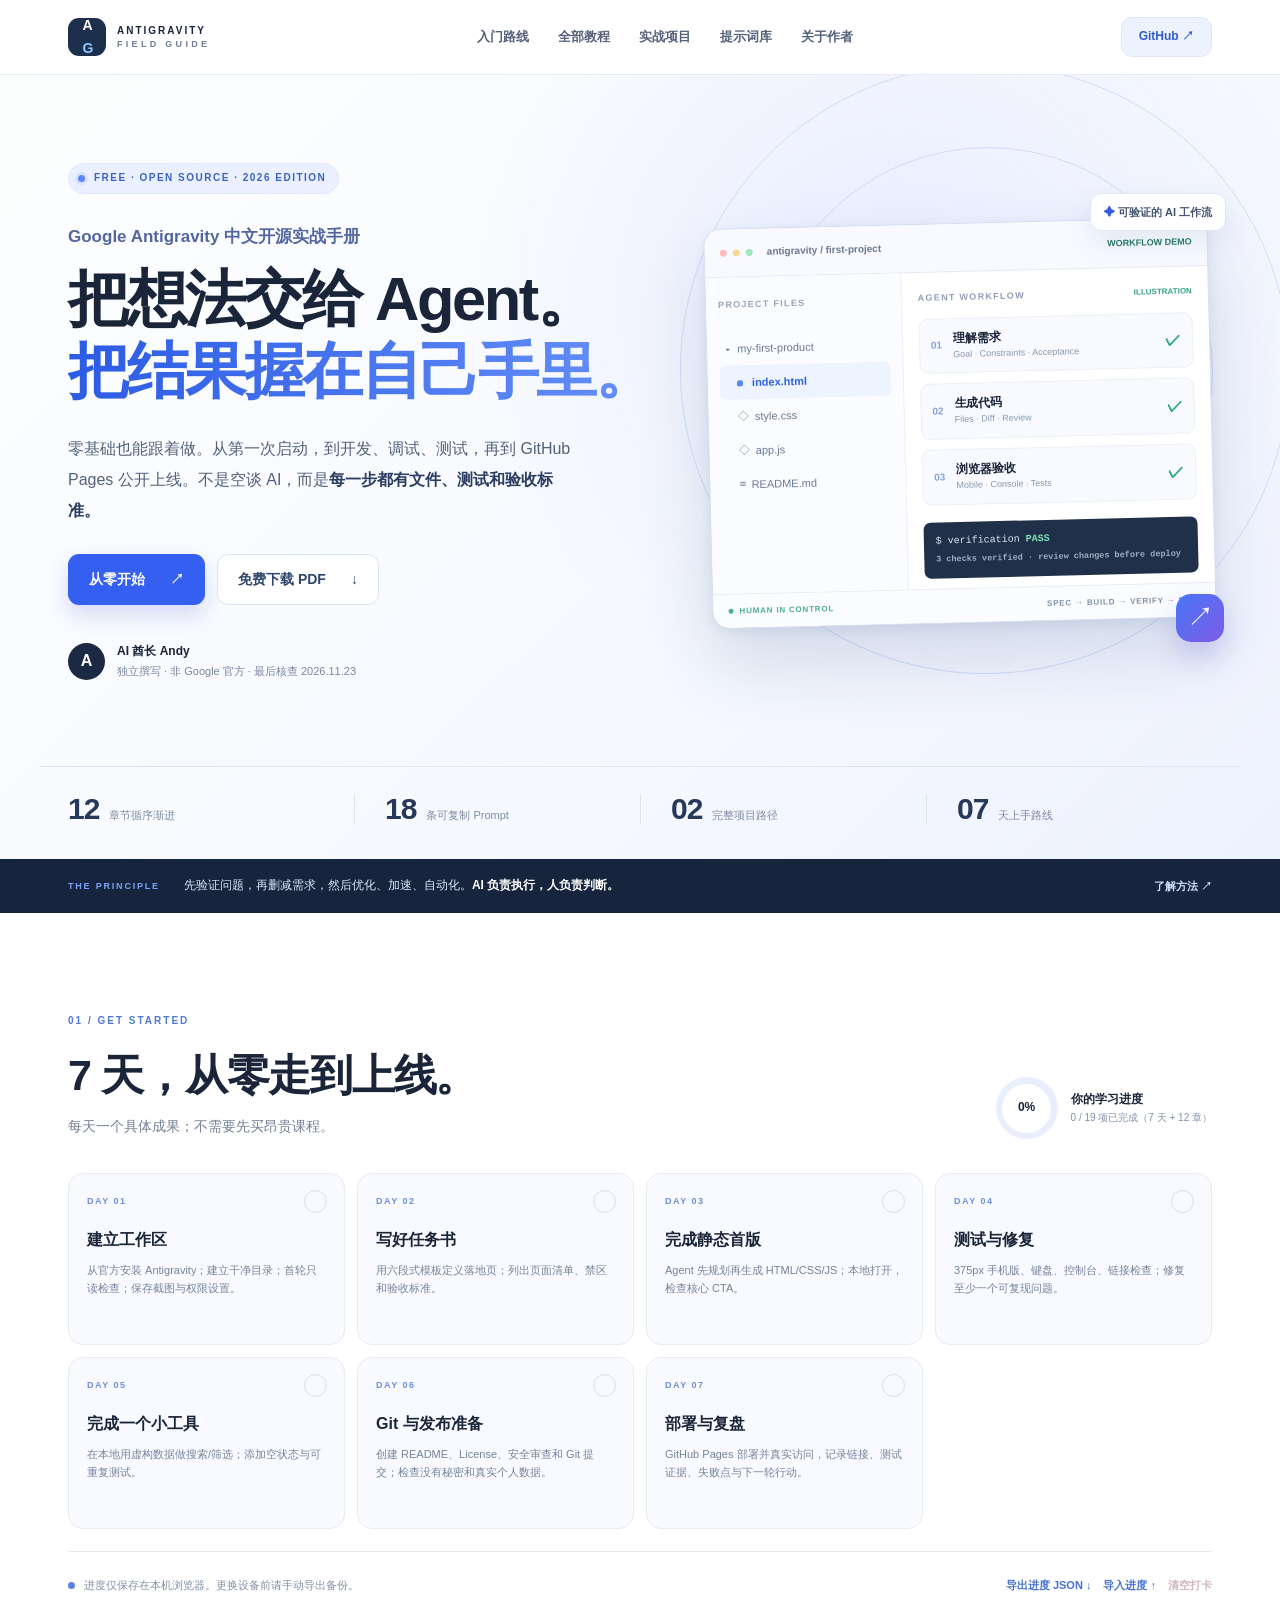
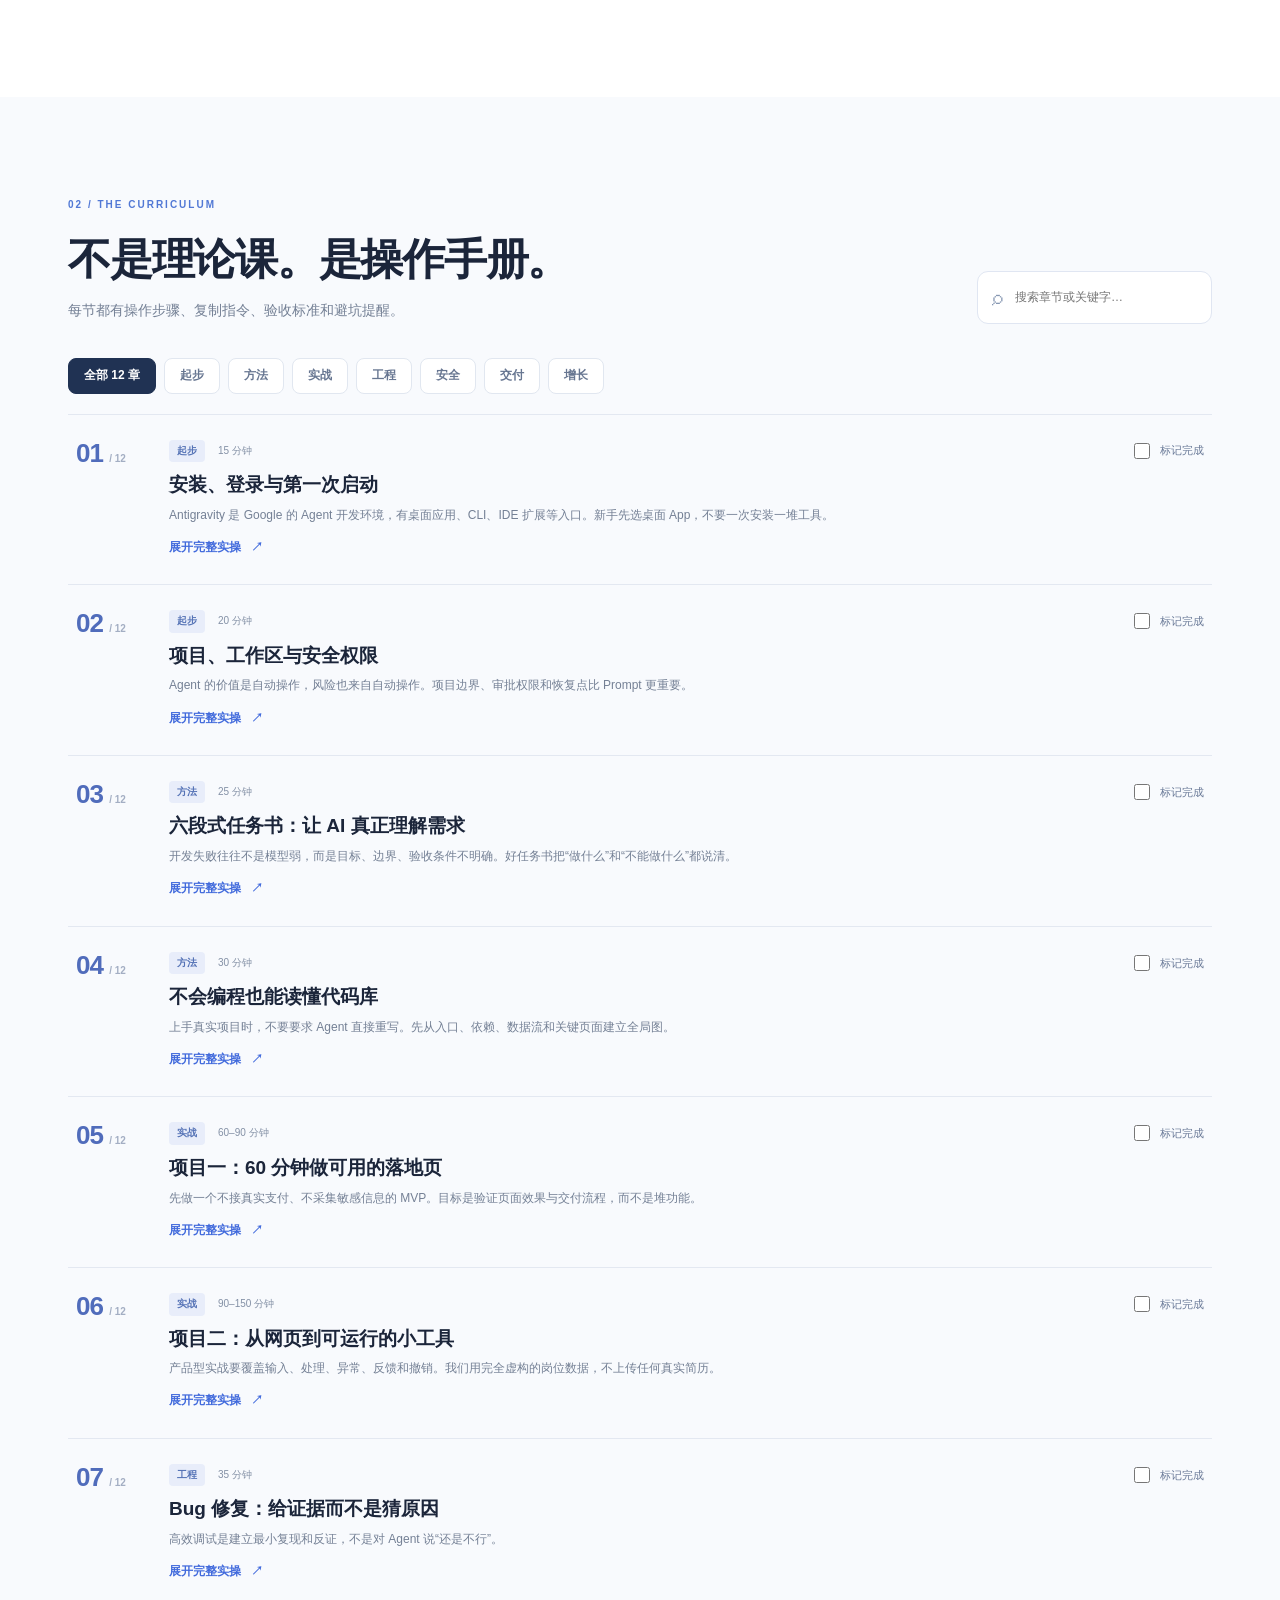
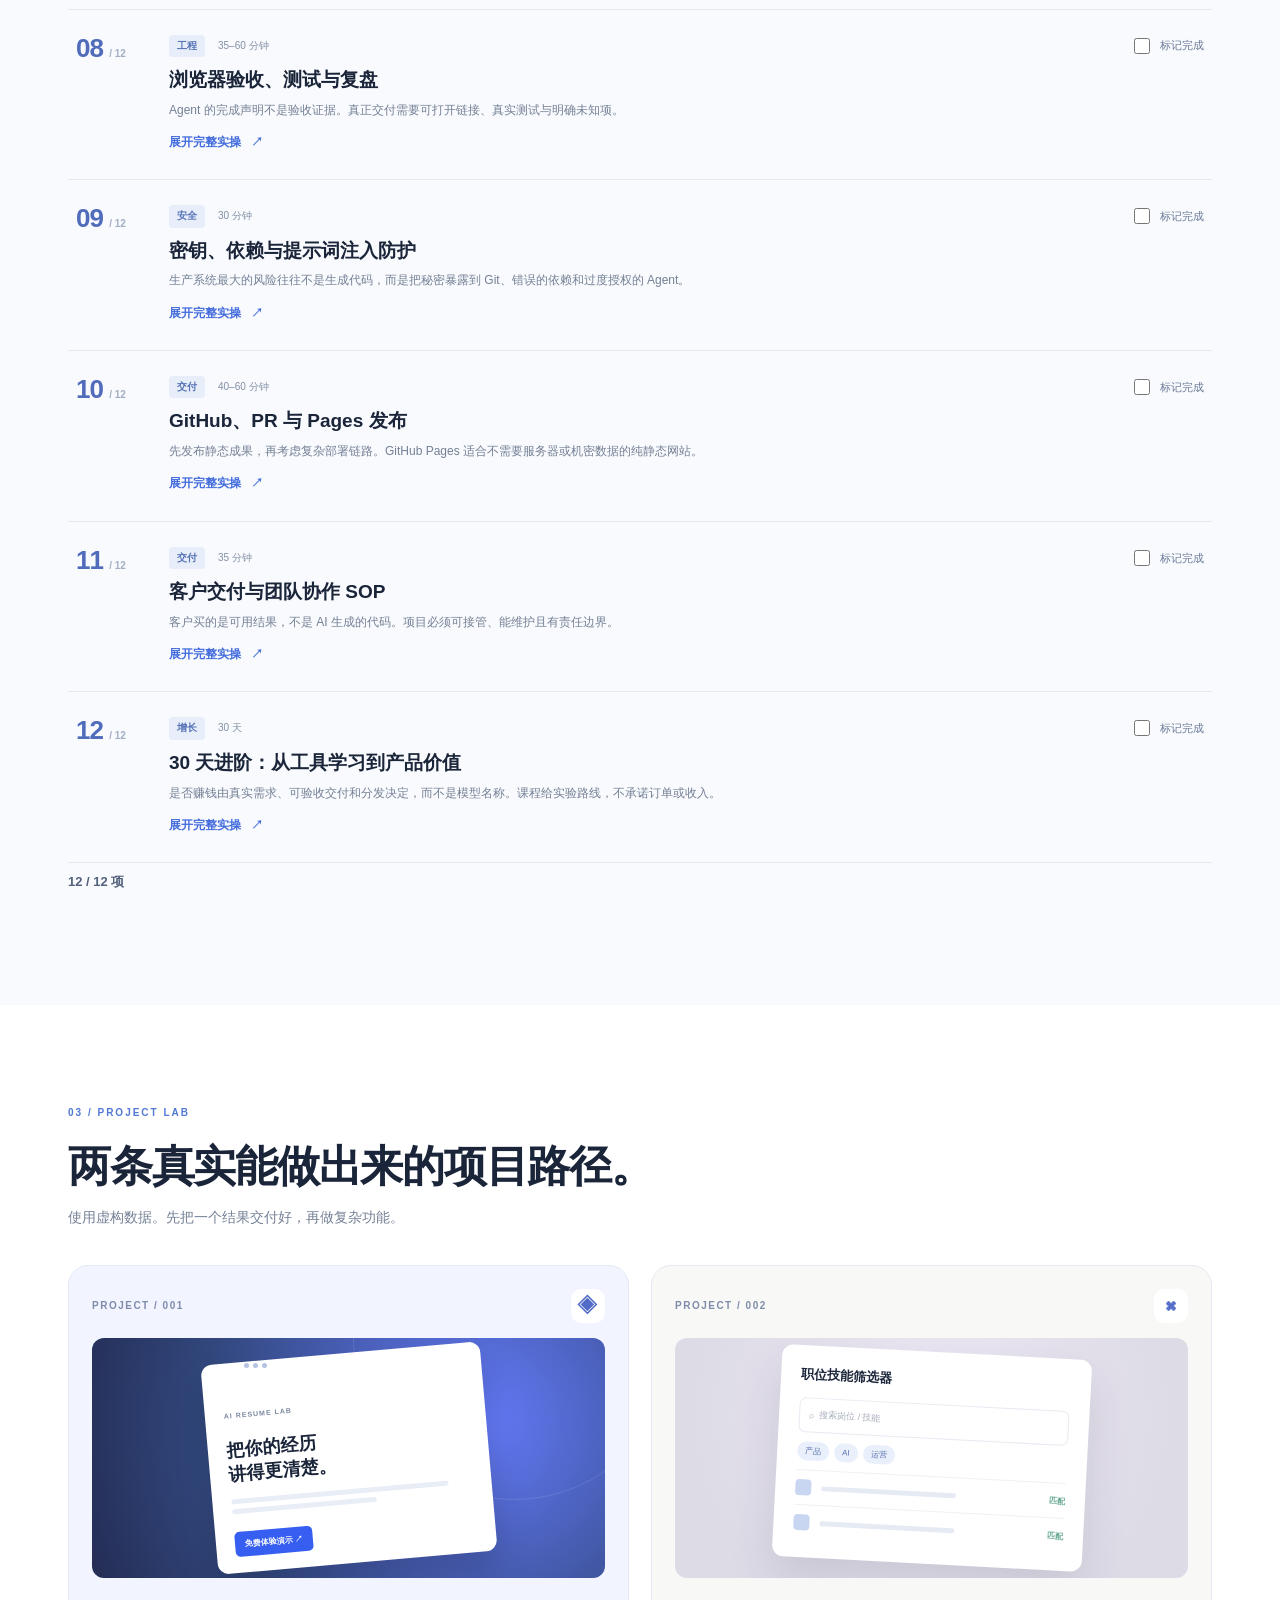
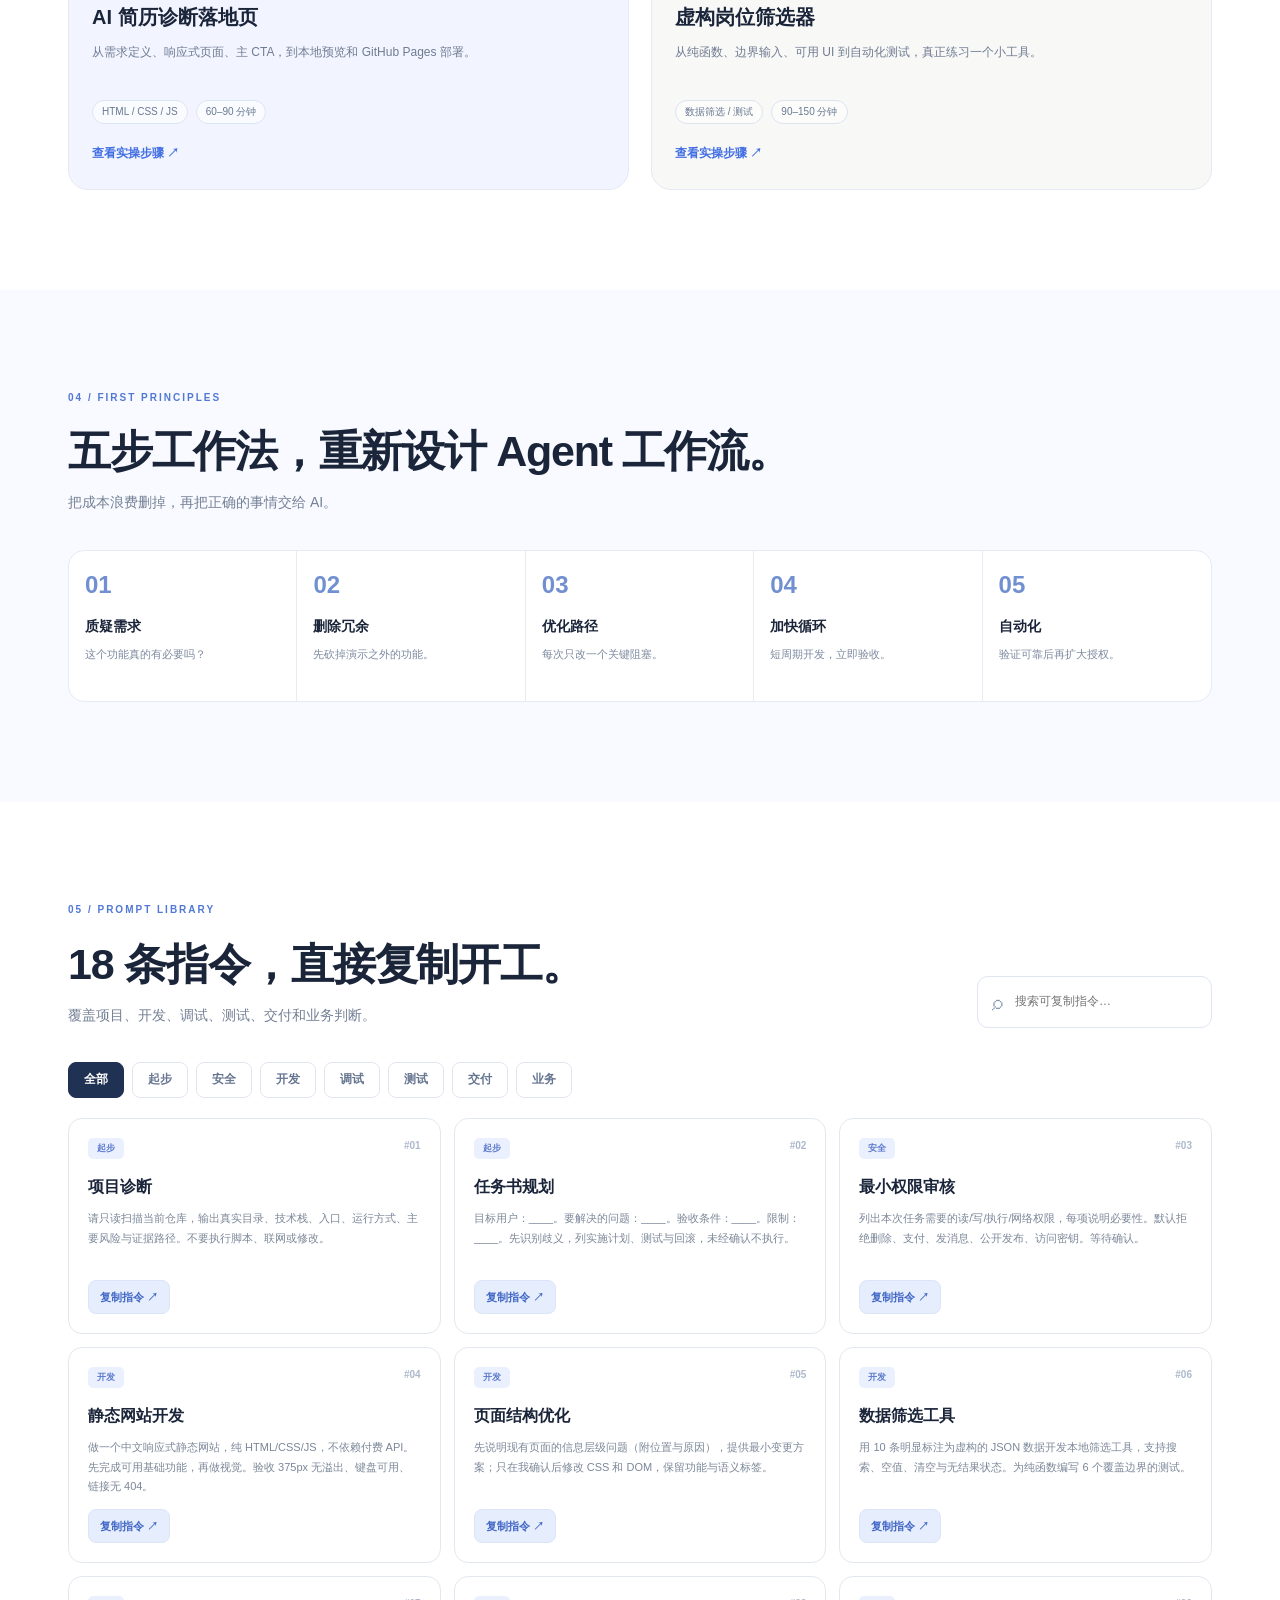
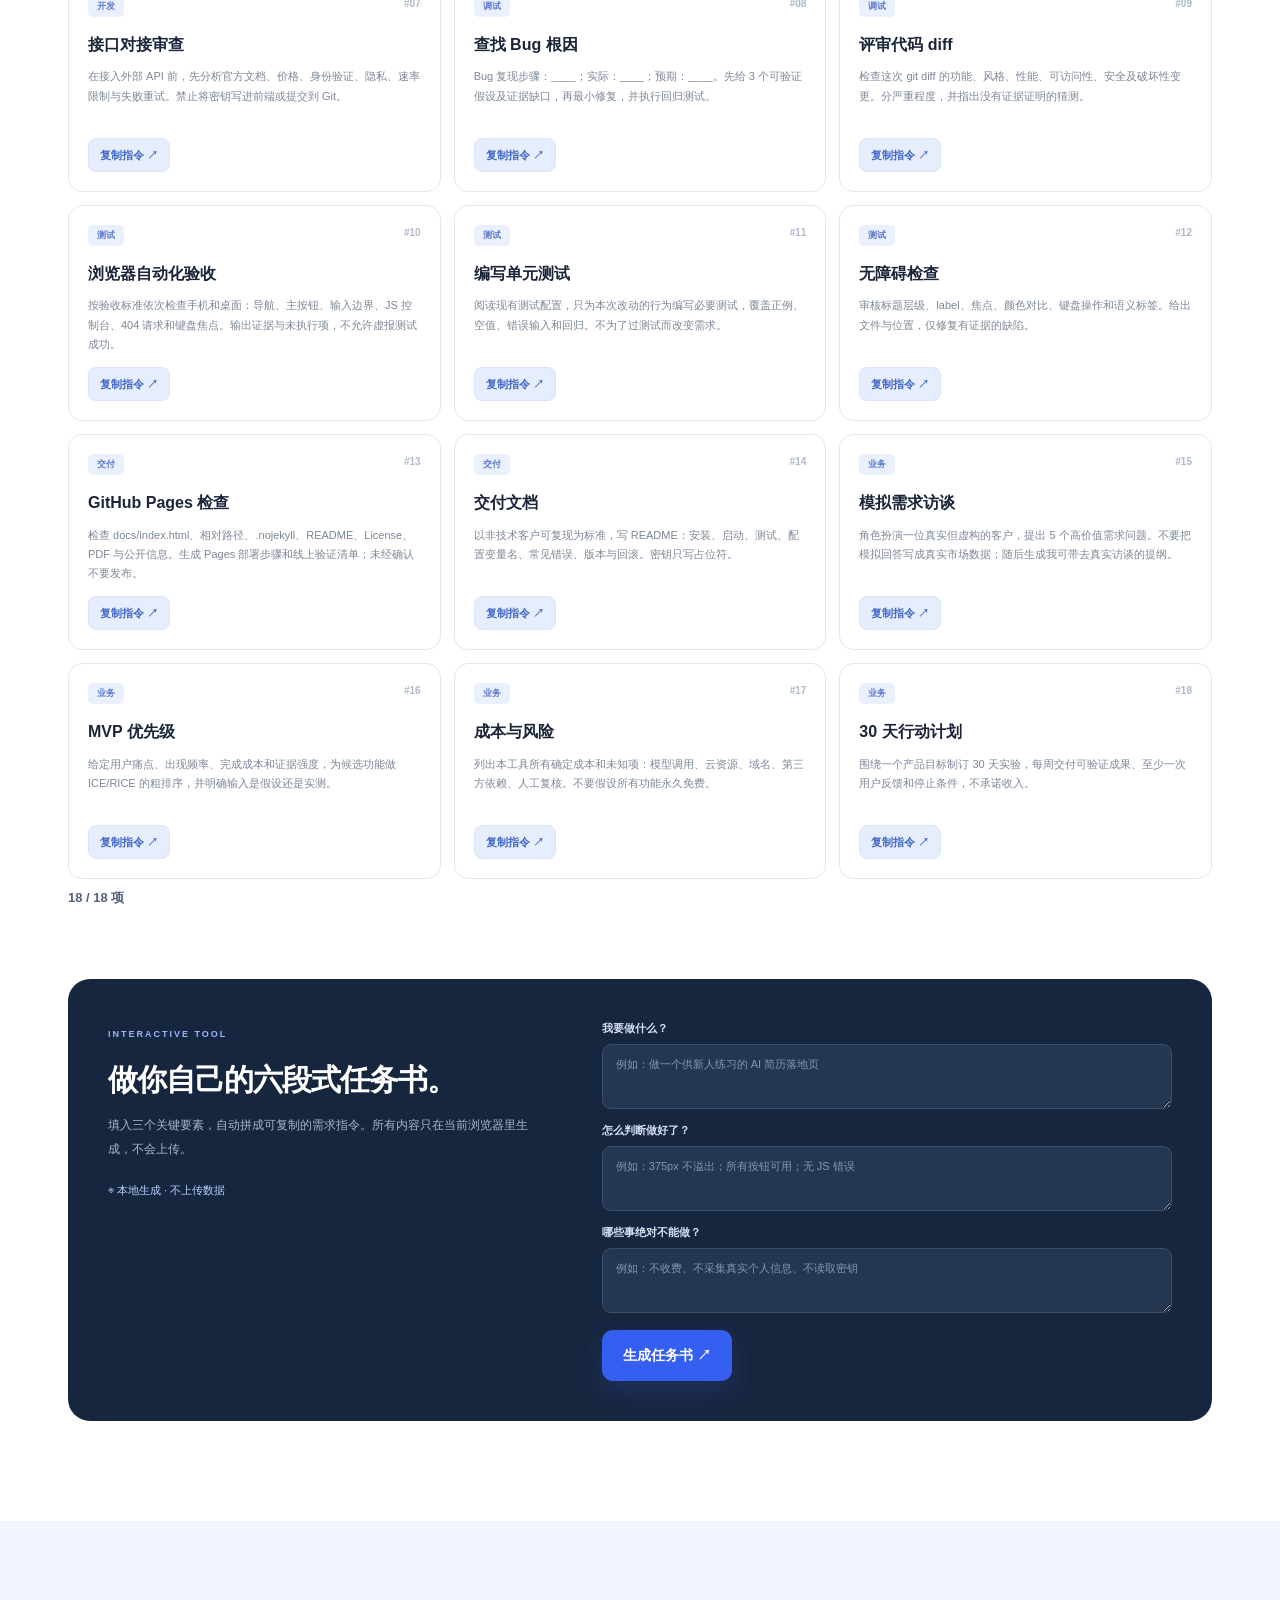
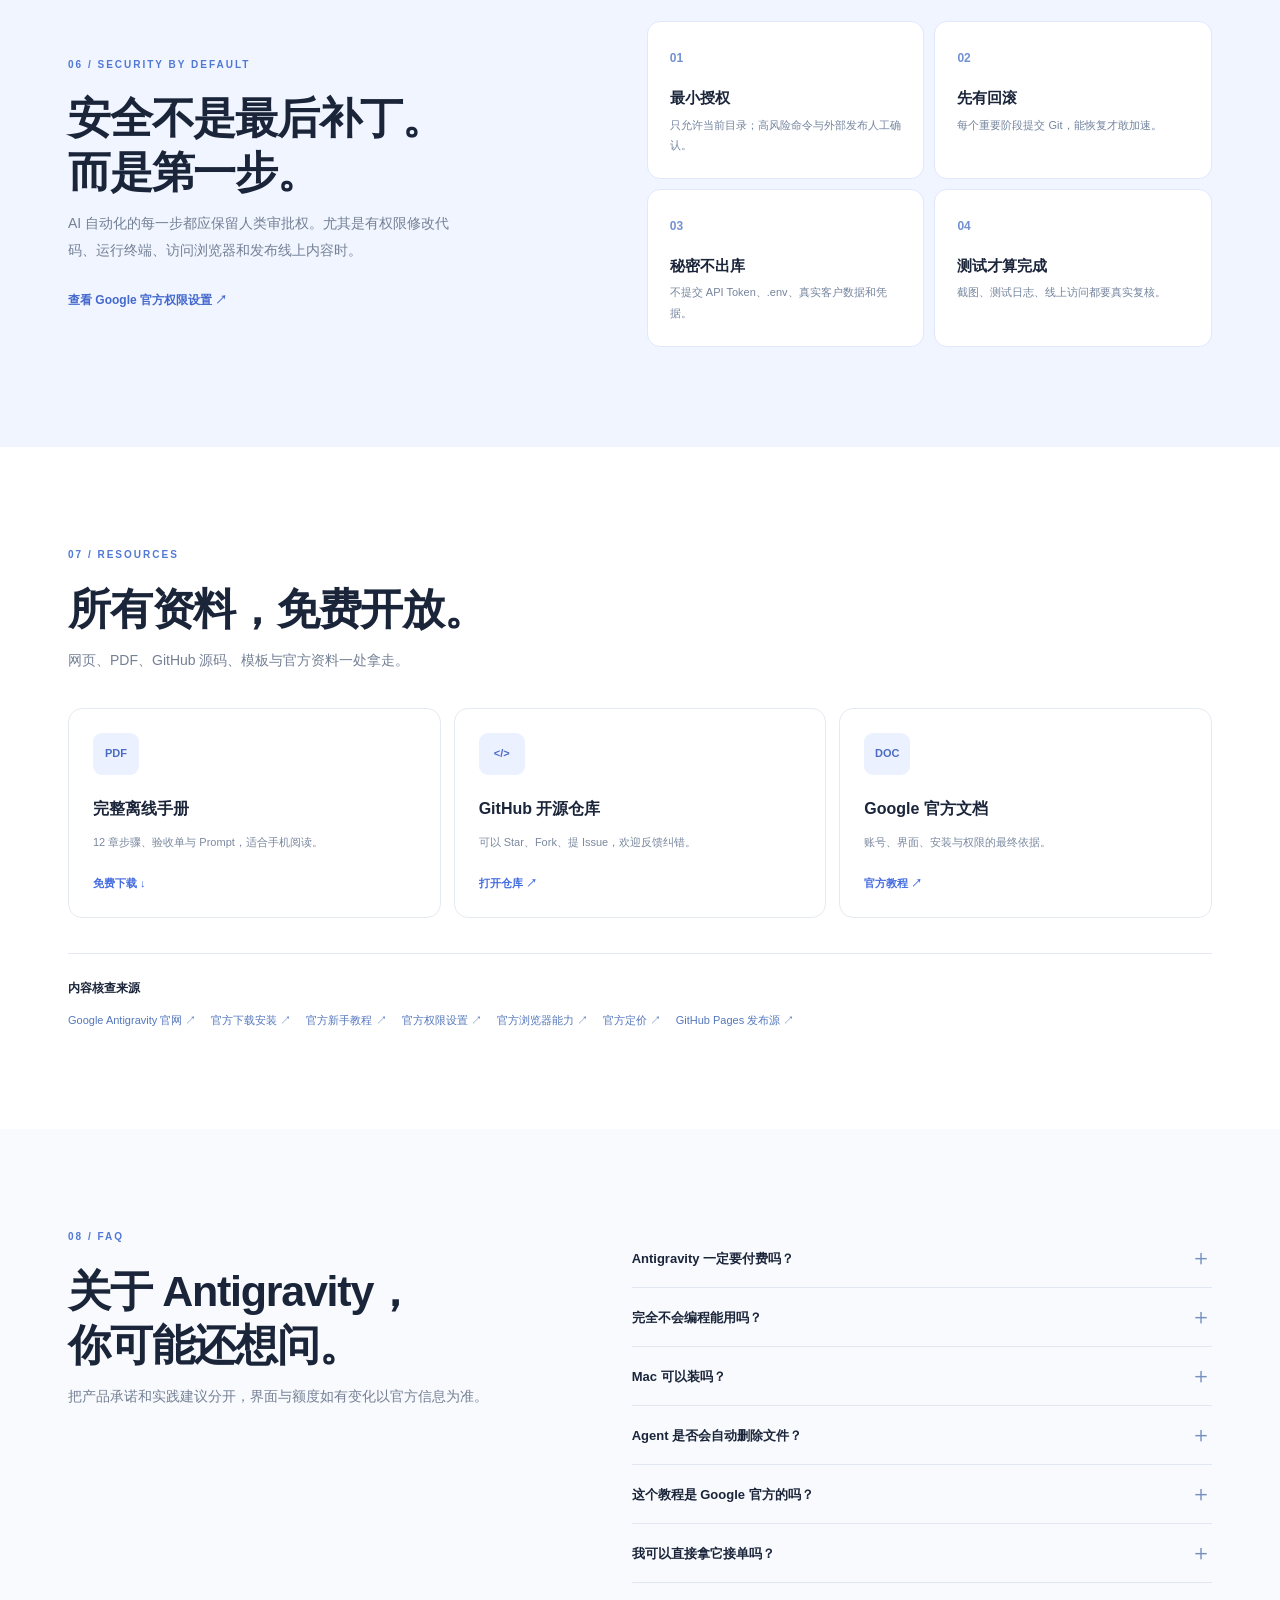
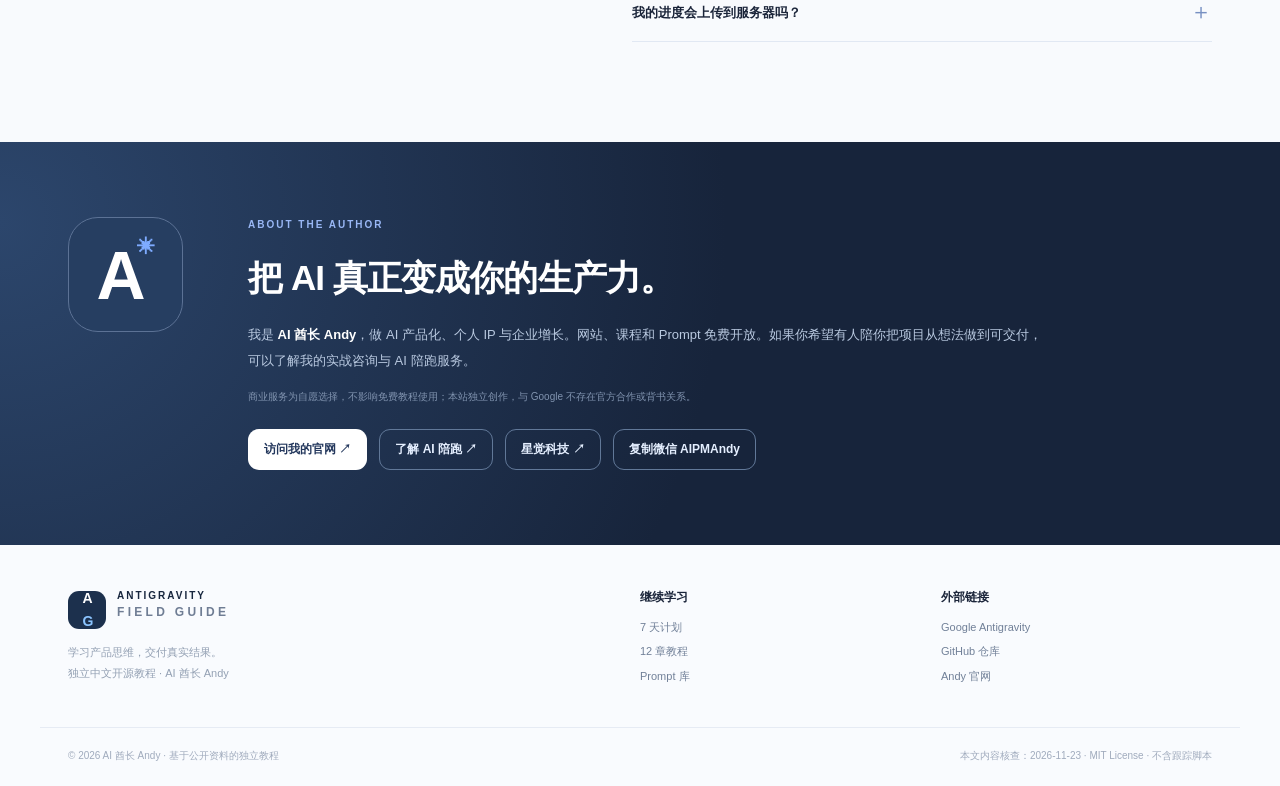
==== commit 45ea7f55: "fix(ux): prevent stale prompts and protect progress with reversible changes" ====
--- a/docs/index.html
+++ b/docs/index.html
@@ -50,14 +50,14 @@
     </section>
     <section class="ribbon"><div class="shell ribbon-inner"><span>THE PRINCIPLE</span><p>先验证问题，再删减需求，然后优化、加速、自动化。<strong>AI 负责执行，人负责判断。</strong></p><a href="#method" aria-label="了解五步方法">了解方法 <span aria-hidden="true">↗</span></a></div></section>
 
-    <section class="section-shell" id="roadmap"><div class="shell"><div class="section-eyebrow">01 / GET STARTED</div><div class="section-heading"><div><h2>7 天，从零走到上线。</h2><p>每天一个具体成果；不需要先买昂贵课程。</p></div><div class="progress-widget"><div class="progress-donut" id="progressRing" role="img" aria-label="课程完成百分比"><span id="progressValue">0%</span></div><div><strong>你的学习进度</strong><small id="progressSubtitle">还没开始 · 现在就能打卡</small></div></div></div>
+    <section class="section-shell" id="roadmap"><div class="shell"><div class="section-eyebrow">01 / GET STARTED</div><div class="section-heading"><div><h2>7 天，从零走到上线。</h2><p>每天一个具体成果；不需要先买昂贵课程。</p></div><div class="progress-widget"><div class="progress-donut" id="progressRing" role="progressbar" aria-label="学习进度" aria-valuemin="0" aria-valuemax="100" aria-valuenow="0"><span id="progressValue">0%</span></div><div><strong>你的学习进度</strong><small id="progressSubtitle" aria-live="polite">还没开始 · 现在就能打卡</small></div></div></div>
       <div class="roadmap-grid"><label class="day-card"><input class="day-checkbox" type="checkbox" data-key="day-01" aria-label="第 01 天：建立工作区 完成"><span class="day-number">DAY 01</span><span class="day-check" aria-hidden="true">✓</span><strong>建立工作区</strong><span class="day-desc">从官方安装 Antigravity；建立干净目录；首轮只读检查；保存截图与权限设置。</span></label><label class="day-card"><input class="day-checkbox" type="checkbox" data-key="day-02" aria-label="第 02 天：写好任务书 完成"><span class="day-number">DAY 02</span><span class="day-check" aria-hidden="true">✓</span><strong>写好任务书</strong><span class="day-desc">用六段式模板定义落地页；列出页面清单、禁区和验收标准。</span></label><label class="day-card"><input class="day-checkbox" type="checkbox" data-key="day-03" aria-label="第 03 天：完成静态首版 完成"><span class="day-number">DAY 03</span><span class="day-check" aria-hidden="true">✓</span><strong>完成静态首版</strong><span class="day-desc">Agent 先规划再生成 HTML/CSS/JS；本地打开，检查核心 CTA。</span></label><label class="day-card"><input class="day-checkbox" type="checkbox" data-key="day-04" aria-label="第 04 天：测试与修复 完成"><span class="day-number">DAY 04</span><span class="day-check" aria-hidden="true">✓</span><strong>测试与修复</strong><span class="day-desc">375px 手机版、键盘、控制台、链接检查；修复至少一个可复现问题。</span></label><label class="day-card"><input class="day-checkbox" type="checkbox" data-key="day-05" aria-label="第 05 天：完成一个小工具 完成"><span class="day-number">DAY 05</span><span class="day-check" aria-hidden="true">✓</span><strong>完成一个小工具</strong><span class="day-desc">在本地用虚构数据做搜索/筛选；添加空状态与可重复测试。</span></label><label class="day-card"><input class="day-checkbox" type="checkbox" data-key="day-06" aria-label="第 06 天：Git 与发布准备 完成"><span class="day-number">DAY 06</span><span class="day-check" aria-hidden="true">✓</span><strong>Git 与发布准备</strong><span class="day-desc">创建 README、License、安全审查和 Git 提交；检查没有秘密和真实个人数据。</span></label><label class="day-card"><input class="day-checkbox" type="checkbox" data-key="day-07" aria-label="第 07 天：部署与复盘 完成"><span class="day-number">DAY 07</span><span class="day-check" aria-hidden="true">✓</span><strong>部署与复盘</strong><span class="day-desc">GitHub Pages 部署并真实访问，记录链接、测试证据、失败点与下一轮行动。</span></label></div>
-      <div class="roadmap-footer"><p><span class="tag-dot"></span> 进度仅保存在本机浏览器。更换设备前请手动导出备份。</p><div class="mini-actions"><button id="exportProgress" class="text-btn" type="button">导出进度 JSON ↓</button><button id="importProgress" class="text-btn" type="button">导入进度 ↑</button><input type="file" id="progressFile" accept="application/json,.json" hidden><button id="resetProgress" class="text-btn danger" type="button">清空打卡</button></div></div>
+      <div class="roadmap-footer"><p><span class="tag-dot"></span> 进度仅保存在本机浏览器。更换设备前请手动导出备份。</p><div class="mini-actions"><button id="exportProgress" class="text-btn" type="button">导出进度 JSON ↓</button><button id="importProgress" class="text-btn" type="button">导入进度 ↑</button><input type="file" id="progressFile" accept="application/json,.json" hidden><button id="resetProgress" class="text-btn danger" type="button" disabled>清空打卡</button><button id="undoProgress" class="text-btn" type="button" hidden>撤销进度修改</button></div></div>
     </div></section>
 
-    <section class="section-shell lesson-section" id="lessons"><div class="shell"><div class="section-eyebrow">02 / THE CURRICULUM</div><div class="section-heading"><div><h2>不是理论课。是操作手册。</h2><p>每节都有操作步骤、复制指令、验收标准和避坑提醒。</p></div><div class="lesson-search"><span aria-hidden="true">⌕</span><label class="sr-only" for="lessonSearch">搜索课程</label><input id="lessonSearch" type="search" placeholder="搜索章节或关键字…"></div></div>
+    <section class="section-shell lesson-section" id="lessons"><div class="shell"><div class="section-eyebrow">02 / THE CURRICULUM</div><div class="section-heading"><div><h2>不是理论课。是操作手册。</h2><p>每节都有操作步骤、复制指令、验收标准和避坑提醒。</p></div><div class="lesson-search"><span aria-hidden="true">⌕</span><label class="sr-only" for="lessonSearch">搜索课程</label><input id="lessonSearch" type="search" placeholder="搜索章节或关键字…"><button id="lessonReset" class="filter-reset" type="button" hidden>清空筛选</button></div></div>
       <div class="filter-pills" id="lessonFilters" role="group" aria-label="教程分类"><button class="pill active" data-filter="全部" type="button" aria-pressed="true">全部 12 章</button><button class="pill" data-filter="起步" type="button" aria-pressed="false">起步</button><button class="pill" data-filter="方法" type="button" aria-pressed="false">方法</button><button class="pill" data-filter="实战" type="button" aria-pressed="false">实战</button><button class="pill" data-filter="工程" type="button" aria-pressed="false">工程</button><button class="pill" data-filter="安全" type="button" aria-pressed="false">安全</button><button class="pill" data-filter="交付" type="button" aria-pressed="false">交付</button><button class="pill" data-filter="增长" type="button" aria-pressed="false">增长</button></div>
-      <div id="lessonList" class="lesson-list">
+      <div id="lessonList" aria-describedby="lessonCount" class="lesson-list">
 <article class="lesson-card" id="chapter-01" data-search="安装、登录与第一次启动 Antigravity 是 Google 的 Agent 开发环境，有桌面应用、CLI、IDE 扩展等入口。新手先选桌面 App，不要一次安装一堆工具。 起步" data-tag="起步">
           <div class="lesson-index">01 <span>/ 12</span></div><div class="lesson-center"><div class="lesson-meta"><span class="lesson-tag">起步</span><span>15 分钟</span></div><h3>安装、登录与第一次启动</h3><p>Antigravity 是 Google 的 Agent 开发环境，有桌面应用、CLI、IDE 扩展等入口。新手先选桌面 App，不要一次安装一堆工具。</p><details class="lesson-detail"><summary>展开完整实操 <span aria-hidden="true">↗</span></summary><div class="lesson-expanded"><div class="step-stack"><div class="course-step"><span>01</span><div><strong>核对官方入口</strong><p>只从 antigravity.google/download 下载，Mac 选择 Apple Silicon 或 Intel 对应版本。系统最低要求等以官方下载页当前标注为准；不要下载陌生网盘安装包。</p></div></div><div class="course-step"><span>02</span><div><strong>登录自己的 Google 账号</strong><p>打开客户端，使用官方登录流程授权。不同地区、账号和套餐的模型与功能可能不同，不能把别人的界面当作自己的承诺。</p></div></div><div class="course-step"><span>03</span><div><strong>建一个干净的练习文件夹</strong><p>例如在桌面建立 antigravity-lab；里面放 README.md，写清项目目标，不放客户文件、账号密码或任何密钥。</p></div></div><div class="course-step"><span>04</span><div><strong>让 Agent 完成第一个只读任务</strong><p>要求它说明项目里有哪些文件、每个文件做什么，禁止修改与联网。检查回答是否与文件一致。</p></div></div></div><div class="copy-prompt-box"><div class="prompt-box-top"><strong>复制给 Antigravity 的任务指令</strong><button type="button" class="copy-btn" data-copy="你是我的代码项目助教。请先只读检查当前项目，列出文件结构、主要用途和缺失的 README 信息。不要安装依赖、运行未知命令、修改文件或访问外部服务。最后给出 3 个零风险的下一步建议。">复制 Prompt ↗</button></div><pre>你是我的代码项目助教。请先只读检查当前项目，列出文件结构、主要用途和缺失的 README 信息。不要安装依赖、运行未知命令、修改文件或访问外部服务。最后给出 3 个零风险的下一步建议。</pre></div><div class="lesson-cols"><div><h4>完成才算学会</h4><ul><li>客户端来自官方渠道，已成功登录</li><li>练习目录与敏感资料隔离</li><li>Agent 对文件结构的描述经过人工核对</li></ul></div><div><h4>容易踩的坑</h4><ul><li>无法登录先检查官方账号与地区支持，不采用来路不明的“代登录”</li><li>首次授权时不要选择最宽权限</li><li>第一次实操只做读取任务，避免上来执行 shell 脚本</li></ul></div></div><a class="source-inline" href="https://antigravity.google/docs/getting-started" target="_blank" rel="noopener noreferrer">对应官方资料 ↗</a></div></details></div><div class="lesson-end"><label class="lesson-done"><input type="checkbox" class="lesson-checkbox" data-key="lesson-01"><span>标记完成</span></label></div>
         </article><article class="lesson-card" id="chapter-02" data-search="项目、工作区与安全权限 Agent 的价值是自动操作，风险也来自自动操作。项目边界、审批权限和恢复点比 Prompt 更重要。 起步" data-tag="起步">
@@ -96,7 +96,7 @@
           <div class="lesson-index">11 <span>/ 12</span></div><div class="lesson-center"><div class="lesson-meta"><span class="lesson-tag">交付</span><span>35 分钟</span></div><h3>客户交付与团队协作 SOP</h3><p>客户买的是可用结果，不是 AI 生成的代码。项目必须可接管、能维护且有责任边界。</p><details class="lesson-detail"><summary>展开完整实操 <span aria-hidden="true">↗</span></summary><div class="lesson-expanded"><div class="step-stack"><div class="course-step"><span>01</span><div><strong>明确交付边界</strong><p>写清页面数、支持设备、数据来源、包含与不包含、账号归属、验收窗口。</p></div></div><div class="course-step"><span>02</span><div><strong>建立接管文档</strong><p>README 包含启动命令、目录解释、如何更新、如何回滚、环境变量名称、不包含真实密码。</p></div></div><div class="course-step"><span>03</span><div><strong>明确资产和授权</strong><p>字体、图片、代码依赖、商标、客户素材分别确认授权，避免默认“AI 做的都可商用”。</p></div></div><div class="course-step"><span>04</span><div><strong>安排人工验收</strong><p>由业务负责人检查文案、价格、合规声明和真实链接；技术负责人核实运行与安全。</p></div></div><div class="course-step"><span>05</span><div><strong>交付后留维护窗口</strong><p>约定 bug 响应、内容更新方式、版本记录和费用，不做无边界承诺。</p></div></div></div><div class="copy-prompt-box"><div class="prompt-box-top"><strong>复制给 Antigravity 的任务指令</strong><button type="button" class="copy-btn" data-copy="请基于当前仓库输出一份给非技术客户的交付说明：交付内容、功能清单、启动与更新、验收步骤、限制、第三方依赖与费用、故障回滚、后续维护边界。凡没有实际测试证据的内容标“待验证”，不要编造性能或客户评价。">复制 Prompt ↗</button></div><pre>请基于当前仓库输出一份给非技术客户的交付说明：交付内容、功能清单、启动与更新、验收步骤、限制、第三方依赖与费用、故障回滚、后续维护边界。凡没有实际测试证据的内容标“待验证”，不要编造性能或客户评价。</pre></div><div class="lesson-cols"><div><h4>完成才算学会</h4><ul><li>非技术人员可按 README 开启项目</li><li>付款、上线与维护责任边界清晰</li><li>依赖和素材授权有记录</li></ul></div><div><h4>容易踩的坑</h4><ul><li>上线之后才发现客户没有管理员权限</li><li>未经授权复用第三方素材</li><li>没有验收标准就承诺无限修改</li></ul></div></div><a class="source-inline" href="https://antigravity.google/docs/getting-started" target="_blank" rel="noopener noreferrer">对应官方资料 ↗</a></div></details></div><div class="lesson-end"><label class="lesson-done"><input type="checkbox" class="lesson-checkbox" data-key="lesson-11"><span>标记完成</span></label></div>
         </article><article class="lesson-card" id="chapter-12" data-search="30 天进阶：从工具学习到产品价值 是否赚钱由真实需求、可验收交付和分发决定，而不是模型名称。课程给实验路线，不承诺订单或收入。 增长" data-tag="增长">
           <div class="lesson-index">12 <span>/ 12</span></div><div class="lesson-center"><div class="lesson-meta"><span class="lesson-tag">增长</span><span>30 天</span></div><h3>30 天进阶：从工具学习到产品价值</h3><p>是否赚钱由真实需求、可验收交付和分发决定，而不是模型名称。课程给实验路线，不承诺订单或收入。</p><details class="lesson-detail"><summary>展开完整实操 <span aria-hidden="true">↗</span></summary><div class="lesson-expanded"><div class="step-stack"><div class="course-step"><span>01</span><div><strong>第 1 周：打底</strong><p>安装、权限、6 段任务书，做第一张落地页。记录时间、Bug 和成功率。</p></div></div><div class="course-step"><span>02</span><div><strong>第 2 周：做小工具</strong><p>完成一个可用筛选器，跑 10 条用例，解决真实问题但只用授权/虚构数据。</p></div></div><div class="course-step"><span>03</span><div><strong>第 3 周：问真实用户</strong><p>和 5 位目标用户做许可下的访谈，不群发骚扰，收集至少 3 个重复痛点。</p></div></div><div class="course-step"><span>04</span><div><strong>第 4 周：迭代与交付</strong><p>只挑一个最高频问题修改，制作可复现演示和交付边界，不做没有预算的高成本开发。</p></div></div><div class="course-step"><span>05</span><div><strong>判断继续/停止</strong><p>按有效反馈、用户实际使用、总工时与成本决定继续、转向或停止。</p></div></div></div><div class="copy-prompt-box"><div class="prompt-box-top"><strong>复制给 Antigravity 的任务指令</strong><button type="button" class="copy-btn" data-copy="我是一个正在用 Antigravity 做 AI 产品的人。我的目标人群是 ____，他们上周重复遇到的问题是 ____，当前 MVP 是 ____。请帮我制订 30 天验证计划：每天最多 1 小时，含 5 次许可访谈、1 次可用性测试、成本记录、发布前安全审查、明确停止条件。不要保证增长、收入或拿到客户。">复制 Prompt ↗</button></div><pre>我是一个正在用 Antigravity 做 AI 产品的人。我的目标人群是 ____，他们上周重复遇到的问题是 ____，当前 MVP 是 ____。请帮我制订 30 天验证计划：每天最多 1 小时，含 5 次许可访谈、1 次可用性测试、成本记录、发布前安全审查、明确停止条件。不要保证增长、收入或拿到客户。</pre></div><div class="lesson-cols"><div><h4>完成才算学会</h4><ul><li>至少完成 1 个真实可复现演示</li><li>记录用户证据、成本与失败原因</li><li>有明确下一步及停止条件</li></ul></div><div><h4>容易踩的坑</h4><ul><li>不要把假想访谈写成真实客户案例</li><li>没有验证痛点前不要开发付费复杂系统</li><li>工具效率提升不等于业务利润提升</li></ul></div></div><a class="source-inline" href="https://antigravity.google/pricing" target="_blank" rel="noopener noreferrer">对应官方资料 ↗</a></div></details></div><div class="lesson-end"><label class="lesson-done"><input type="checkbox" class="lesson-checkbox" data-key="lesson-12"><span>标记完成</span></label></div>
-        </article>      </div><p id="lessonEmpty" class="empty-results" hidden>没有找到相关章节。试试其他关键词。</p>
+        </article>      </div><p id="lessonCount" class="filter-count" role="status">12 / 12 项</p><p id="lessonEmpty" class="empty-results" hidden>没有找到相关章节。试试其他关键词。</p>
     </div></section>
 
     <section class="section-shell project-section" id="cases"><div class="shell"><div class="section-eyebrow">03 / PROJECT LAB</div><div class="section-heading"><div><h2>两条真实能做出来的项目路径。</h2><p>使用虚构数据。先把一个结果交付好，再做复杂功能。</p></div></div>
@@ -106,9 +106,9 @@
 
     <section class="section-shell method-section" id="method"><div class="shell"><div class="section-eyebrow">04 / FIRST PRINCIPLES</div><div class="section-heading"><div><h2>五步工作法，重新设计 Agent 工作流。</h2><p>把成本浪费删掉，再把正确的事情交给 AI。</p></div></div><div class="method-steps"><div><b>01</b><strong>质疑需求</strong><span>这个功能真的有必要吗？</span></div><div><b>02</b><strong>删除冗余</strong><span>先砍掉演示之外的功能。</span></div><div><b>03</b><strong>优化路径</strong><span>每次只改一个关键阻塞。</span></div><div><b>04</b><strong>加快循环</strong><span>短周期开发，立即验收。</span></div><div><b>05</b><strong>自动化</strong><span>验证可靠后再扩大授权。</span></div></div></div></section>
 
-    <section class="section-shell prompt-section" id="prompts"><div class="shell"><div class="section-eyebrow">05 / PROMPT LIBRARY</div><div class="section-heading"><div><h2>18 条指令，直接复制开工。</h2><p>覆盖项目、开发、调试、测试、交付和业务判断。</p></div><div class="lesson-search"><span aria-hidden="true">⌕</span><label class="sr-only" for="promptSearch">搜索提示词</label><input type="search" id="promptSearch" placeholder="搜索可复制指令…"></div></div><div class="filter-pills" id="promptFilters" role="group" aria-label="指令分类"><button data-filter="全部" type="button" class="pill active" aria-pressed="true">全部</button><button data-filter="起步" type="button" class="pill" aria-pressed="false">起步</button><button data-filter="安全" type="button" class="pill" aria-pressed="false">安全</button><button data-filter="开发" type="button" class="pill" aria-pressed="false">开发</button><button data-filter="调试" type="button" class="pill" aria-pressed="false">调试</button><button data-filter="测试" type="button" class="pill" aria-pressed="false">测试</button><button data-filter="交付" type="button" class="pill" aria-pressed="false">交付</button><button data-filter="业务" type="button" class="pill" aria-pressed="false">业务</button></div>
-      <div class="prompts-grid" id="promptList"><article class="prompt-item" data-tag="起步" data-search="项目诊断 请只读扫描当前仓库，输出真实目录、技术栈、入口、运行方式、主要风险与证据路径。不要执行脚本、联网或修改。"><div class="prompt-item-top"><span class="prompt-category">起步</span><span class="prompt-serial">#01</span></div><h3>项目诊断</h3><p>请只读扫描当前仓库，输出真实目录、技术栈、入口、运行方式、主要风险与证据路径。不要执行脚本、联网或修改。</p><button type="button" class="copy-btn prompt-copy" data-copy="请只读扫描当前仓库，输出真实目录、技术栈、入口、运行方式、主要风险与证据路径。不要执行脚本、联网或修改。">复制指令 <span aria-hidden="true">↗</span></button></article><article class="prompt-item" data-tag="起步" data-search="任务书规划 目标用户：____。要解决的问题：____。验收条件：____。限制：____。先识别歧义，列实施计划、测试与回滚，未经确认不执行。"><div class="prompt-item-top"><span class="prompt-category">起步</span><span class="prompt-serial">#02</span></div><h3>任务书规划</h3><p>目标用户：____。要解决的问题：____。验收条件：____。限制：____。先识别歧义，列实施计划、测试与回滚，未经确认不执行。</p><button type="button" class="copy-btn prompt-copy" data-copy="目标用户：____。要解决的问题：____。验收条件：____。限制：____。先识别歧义，列实施计划、测试与回滚，未经确认不执行。">复制指令 <span aria-hidden="true">↗</span></button></article><article class="prompt-item" data-tag="安全" data-search="最小权限审核 列出本次任务需要的读/写/执行/网络权限，每项说明必要性。默认拒绝删除、支付、发消息、公开发布、访问密钥。等待确认。"><div class="prompt-item-top"><span class="prompt-category">安全</span><span class="prompt-serial">#03</span></div><h3>最小权限审核</h3><p>列出本次任务需要的读/写/执行/网络权限，每项说明必要性。默认拒绝删除、支付、发消息、公开发布、访问密钥。等待确认。</p><button type="button" class="copy-btn prompt-copy" data-copy="列出本次任务需要的读/写/执行/网络权限，每项说明必要性。默认拒绝删除、支付、发消息、公开发布、访问密钥。等待确认。">复制指令 <span aria-hidden="true">↗</span></button></article><article class="prompt-item" data-tag="开发" data-search="静态网站开发 做一个中文响应式静态网站，纯 HTML/CSS/JS，不依赖付费 API。先完成可用基础功能，再做视觉。验收 375px 无溢出、键盘可用、链接无 404。"><div class="prompt-item-top"><span class="prompt-category">开发</span><span class="prompt-serial">#04</span></div><h3>静态网站开发</h3><p>做一个中文响应式静态网站，纯 HTML/CSS/JS，不依赖付费 API。先完成可用基础功能，再做视觉。验收 375px 无溢出、键盘可用、链接无 404。</p><button type="button" class="copy-btn prompt-copy" data-copy="做一个中文响应式静态网站，纯 HTML/CSS/JS，不依赖付费 API。先完成可用基础功能，再做视觉。验收 375px 无溢出、键盘可用、链接无 404。">复制指令 <span aria-hidden="true">↗</span></button></article><article class="prompt-item" data-tag="开发" data-search="页面结构优化 先说明现有页面的信息层级问题（附位置与原因），提供最小变更方案；只在我确认后修改 CSS 和 DOM，保留功能与语义标签。"><div class="prompt-item-top"><span class="prompt-category">开发</span><span class="prompt-serial">#05</span></div><h3>页面结构优化</h3><p>先说明现有页面的信息层级问题（附位置与原因），提供最小变更方案；只在我确认后修改 CSS 和 DOM，保留功能与语义标签。</p><button type="button" class="copy-btn prompt-copy" data-copy="先说明现有页面的信息层级问题（附位置与原因），提供最小变更方案；只在我确认后修改 CSS 和 DOM，保留功能与语义标签。">复制指令 <span aria-hidden="true">↗</span></button></article><article class="prompt-item" data-tag="开发" data-search="数据筛选工具 用 10 条明显标注为虚构的 JSON 数据开发本地筛选工具，支持搜索、空值、清空与无结果状态。为纯函数编写 6 个覆盖边界的测试。"><div class="prompt-item-top"><span class="prompt-category">开发</span><span class="prompt-serial">#06</span></div><h3>数据筛选工具</h3><p>用 10 条明显标注为虚构的 JSON 数据开发本地筛选工具，支持搜索、空值、清空与无结果状态。为纯函数编写 6 个覆盖边界的测试。</p><button type="button" class="copy-btn prompt-copy" data-copy="用 10 条明显标注为虚构的 JSON 数据开发本地筛选工具，支持搜索、空值、清空与无结果状态。为纯函数编写 6 个覆盖边界的测试。">复制指令 <span aria-hidden="true">↗</span></button></article><article class="prompt-item" data-tag="开发" data-search="接口对接审查 在接入外部 API 前，先分析官方文档、价格、身份验证、隐私、速率限制与失败重试。禁止将密钥写进前端或提交到 Git。"><div class="prompt-item-top"><span class="prompt-category">开发</span><span class="prompt-serial">#07</span></div><h3>接口对接审查</h3><p>在接入外部 API 前，先分析官方文档、价格、身份验证、隐私、速率限制与失败重试。禁止将密钥写进前端或提交到 Git。</p><button type="button" class="copy-btn prompt-copy" data-copy="在接入外部 API 前，先分析官方文档、价格、身份验证、隐私、速率限制与失败重试。禁止将密钥写进前端或提交到 Git。">复制指令 <span aria-hidden="true">↗</span></button></article><article class="prompt-item" data-tag="调试" data-search="查找 Bug 根因 Bug 复现步骤：____；实际：____；预期：____。先给 3 个可验证假设及证据缺口，再最小修复，并执行回归测试。"><div class="prompt-item-top"><span class="prompt-category">调试</span><span class="prompt-serial">#08</span></div><h3>查找 Bug 根因</h3><p>Bug 复现步骤：____；实际：____；预期：____。先给 3 个可验证假设及证据缺口，再最小修复，并执行回归测试。</p><button type="button" class="copy-btn prompt-copy" data-copy="Bug 复现步骤：____；实际：____；预期：____。先给 3 个可验证假设及证据缺口，再最小修复，并执行回归测试。">复制指令 <span aria-hidden="true">↗</span></button></article><article class="prompt-item" data-tag="调试" data-search="评审代码 diff 检查这次 git diff 的功能、风格、性能、可访问性、安全及破坏性变更。分严重程度，并指出没有证据证明的猜测。"><div class="prompt-item-top"><span class="prompt-category">调试</span><span class="prompt-serial">#09</span></div><h3>评审代码 diff</h3><p>检查这次 git diff 的功能、风格、性能、可访问性、安全及破坏性变更。分严重程度，并指出没有证据证明的猜测。</p><button type="button" class="copy-btn prompt-copy" data-copy="检查这次 git diff 的功能、风格、性能、可访问性、安全及破坏性变更。分严重程度，并指出没有证据证明的猜测。">复制指令 <span aria-hidden="true">↗</span></button></article><article class="prompt-item" data-tag="测试" data-search="浏览器自动化验收 按验收标准依次检查手机和桌面：导航、主按钮、输入边界、JS 控制台、404 请求和键盘焦点。输出证据与未执行项，不允许虚报测试成功。"><div class="prompt-item-top"><span class="prompt-category">测试</span><span class="prompt-serial">#10</span></div><h3>浏览器自动化验收</h3><p>按验收标准依次检查手机和桌面：导航、主按钮、输入边界、JS 控制台、404 请求和键盘焦点。输出证据与未执行项，不允许虚报测试成功。</p><button type="button" class="copy-btn prompt-copy" data-copy="按验收标准依次检查手机和桌面：导航、主按钮、输入边界、JS 控制台、404 请求和键盘焦点。输出证据与未执行项，不允许虚报测试成功。">复制指令 <span aria-hidden="true">↗</span></button></article><article class="prompt-item" data-tag="测试" data-search="编写单元测试 阅读现有测试配置，只为本次改动的行为编写必要测试，覆盖正例、空值、错误输入和回归。不为了过测试而改变需求。"><div class="prompt-item-top"><span class="prompt-category">测试</span><span class="prompt-serial">#11</span></div><h3>编写单元测试</h3><p>阅读现有测试配置，只为本次改动的行为编写必要测试，覆盖正例、空值、错误输入和回归。不为了过测试而改变需求。</p><button type="button" class="copy-btn prompt-copy" data-copy="阅读现有测试配置，只为本次改动的行为编写必要测试，覆盖正例、空值、错误输入和回归。不为了过测试而改变需求。">复制指令 <span aria-hidden="true">↗</span></button></article><article class="prompt-item" data-tag="测试" data-search="无障碍检查 审核标题层级、label、焦点、颜色对比、键盘操作和语义标签。给出文件与位置，仅修复有证据的缺陷。"><div class="prompt-item-top"><span class="prompt-category">测试</span><span class="prompt-serial">#12</span></div><h3>无障碍检查</h3><p>审核标题层级、label、焦点、颜色对比、键盘操作和语义标签。给出文件与位置，仅修复有证据的缺陷。</p><button type="button" class="copy-btn prompt-copy" data-copy="审核标题层级、label、焦点、颜色对比、键盘操作和语义标签。给出文件与位置，仅修复有证据的缺陷。">复制指令 <span aria-hidden="true">↗</span></button></article><article class="prompt-item" data-tag="交付" data-search="GitHub Pages 检查 检查 docs/index.html、相对路径、.nojekyll、README、License、PDF 与公开信息。生成 Pages 部署步骤和线上验证清单；未经确认不要发布。"><div class="prompt-item-top"><span class="prompt-category">交付</span><span class="prompt-serial">#13</span></div><h3>GitHub Pages 检查</h3><p>检查 docs/index.html、相对路径、.nojekyll、README、License、PDF 与公开信息。生成 Pages 部署步骤和线上验证清单；未经确认不要发布。</p><button type="button" class="copy-btn prompt-copy" data-copy="检查 docs/index.html、相对路径、.nojekyll、README、License、PDF 与公开信息。生成 Pages 部署步骤和线上验证清单；未经确认不要发布。">复制指令 <span aria-hidden="true">↗</span></button></article><article class="prompt-item" data-tag="交付" data-search="交付文档 以非技术客户可复现为标准，写 README：安装、启动、测试、配置变量名、常见错误、版本与回滚。密钥只写占位符。"><div class="prompt-item-top"><span class="prompt-category">交付</span><span class="prompt-serial">#14</span></div><h3>交付文档</h3><p>以非技术客户可复现为标准，写 README：安装、启动、测试、配置变量名、常见错误、版本与回滚。密钥只写占位符。</p><button type="button" class="copy-btn prompt-copy" data-copy="以非技术客户可复现为标准，写 README：安装、启动、测试、配置变量名、常见错误、版本与回滚。密钥只写占位符。">复制指令 <span aria-hidden="true">↗</span></button></article><article class="prompt-item" data-tag="业务" data-search="模拟需求访谈 角色扮演一位真实但虚构的客户，提出 5 个高价值需求问题。不要把模拟回答写成真实市场数据；随后生成我可带去真实访谈的提纲。"><div class="prompt-item-top"><span class="prompt-category">业务</span><span class="prompt-serial">#15</span></div><h3>模拟需求访谈</h3><p>角色扮演一位真实但虚构的客户，提出 5 个高价值需求问题。不要把模拟回答写成真实市场数据；随后生成我可带去真实访谈的提纲。</p><button type="button" class="copy-btn prompt-copy" data-copy="角色扮演一位真实但虚构的客户，提出 5 个高价值需求问题。不要把模拟回答写成真实市场数据；随后生成我可带去真实访谈的提纲。">复制指令 <span aria-hidden="true">↗</span></button></article><article class="prompt-item" data-tag="业务" data-search="MVP 优先级 给定用户痛点、出现频率、完成成本和证据强度，为候选功能做 ICE/RICE 的粗排序，并明确输入是假设还是实测。"><div class="prompt-item-top"><span class="prompt-category">业务</span><span class="prompt-serial">#16</span></div><h3>MVP 优先级</h3><p>给定用户痛点、出现频率、完成成本和证据强度，为候选功能做 ICE/RICE 的粗排序，并明确输入是假设还是实测。</p><button type="button" class="copy-btn prompt-copy" data-copy="给定用户痛点、出现频率、完成成本和证据强度，为候选功能做 ICE/RICE 的粗排序，并明确输入是假设还是实测。">复制指令 <span aria-hidden="true">↗</span></button></article><article class="prompt-item" data-tag="业务" data-search="成本与风险 列出本工具所有确定成本和未知项：模型调用、云资源、域名、第三方依赖、人工复核。不要假设所有功能永久免费。"><div class="prompt-item-top"><span class="prompt-category">业务</span><span class="prompt-serial">#17</span></div><h3>成本与风险</h3><p>列出本工具所有确定成本和未知项：模型调用、云资源、域名、第三方依赖、人工复核。不要假设所有功能永久免费。</p><button type="button" class="copy-btn prompt-copy" data-copy="列出本工具所有确定成本和未知项：模型调用、云资源、域名、第三方依赖、人工复核。不要假设所有功能永久免费。">复制指令 <span aria-hidden="true">↗</span></button></article><article class="prompt-item" data-tag="业务" data-search="30 天行动计划 围绕一个产品目标制订 30 天实验，每周交付可验证成果、至少一次用户反馈和停止条件，不承诺收入。"><div class="prompt-item-top"><span class="prompt-category">业务</span><span class="prompt-serial">#18</span></div><h3>30 天行动计划</h3><p>围绕一个产品目标制订 30 天实验，每周交付可验证成果、至少一次用户反馈和停止条件，不承诺收入。</p><button type="button" class="copy-btn prompt-copy" data-copy="围绕一个产品目标制订 30 天实验，每周交付可验证成果、至少一次用户反馈和停止条件，不承诺收入。">复制指令 <span aria-hidden="true">↗</span></button></article></div><p id="promptEmpty" class="empty-results" hidden>没有找到相关 Prompt。</p>
-      <div class="generator"><div class="generator-intro"><span>INTERACTIVE TOOL</span><h3>做你自己的六段式任务书。</h3><p>填入三个关键要素，自动拼成可复制的需求指令。所有内容只在当前浏览器里生成，不会上传。</p><div class="privacy-mark">◉ 本地生成 · 不上传数据</div></div><div class="generator-form"><label for="genGoal">我要做什么？</label><textarea id="genGoal" rows="2" maxlength="1000" placeholder="例如：做一个供新人练习的 AI 简历落地页"></textarea><label for="genOutcome">怎么判断做好了？</label><textarea id="genOutcome" rows="2" maxlength="1000" placeholder="例如：375px 不溢出；所有按钮可用；无 JS 错误"></textarea><label for="genRules">哪些事绝对不能做？</label><textarea id="genRules" rows="2" maxlength="1000" placeholder="例如：不收费、不采集真实个人信息、不读取密钥"></textarea><button id="generatePrompt" class="btn btn-primary" type="button">生成任务书 ↗</button><div id="genResult" class="generated-result" hidden><div><strong>你的任务书</strong><button id="copyGenerated" class="copy-btn" type="button">复制结果</button></div><pre id="genOutput"></pre></div></div></div>
+    <section class="section-shell prompt-section" id="prompts"><div class="shell"><div class="section-eyebrow">05 / PROMPT LIBRARY</div><div class="section-heading"><div><h2>18 条指令，直接复制开工。</h2><p>覆盖项目、开发、调试、测试、交付和业务判断。</p></div><div class="lesson-search"><span aria-hidden="true">⌕</span><label class="sr-only" for="promptSearch">搜索提示词</label><input type="search" id="promptSearch" placeholder="搜索可复制指令…"><button id="promptReset" class="filter-reset" type="button" hidden>清空筛选</button></div></div><div class="filter-pills" id="promptFilters" role="group" aria-label="指令分类"><button data-filter="全部" type="button" class="pill active" aria-pressed="true">全部</button><button data-filter="起步" type="button" class="pill" aria-pressed="false">起步</button><button data-filter="安全" type="button" class="pill" aria-pressed="false">安全</button><button data-filter="开发" type="button" class="pill" aria-pressed="false">开发</button><button data-filter="调试" type="button" class="pill" aria-pressed="false">调试</button><button data-filter="测试" type="button" class="pill" aria-pressed="false">测试</button><button data-filter="交付" type="button" class="pill" aria-pressed="false">交付</button><button data-filter="业务" type="button" class="pill" aria-pressed="false">业务</button></div>
+      <div class="prompts-grid" id="promptList" aria-describedby="promptCount"><article class="prompt-item" data-tag="起步" data-search="项目诊断 请只读扫描当前仓库，输出真实目录、技术栈、入口、运行方式、主要风险与证据路径。不要执行脚本、联网或修改。"><div class="prompt-item-top"><span class="prompt-category">起步</span><span class="prompt-serial">#01</span></div><h3>项目诊断</h3><p>请只读扫描当前仓库，输出真实目录、技术栈、入口、运行方式、主要风险与证据路径。不要执行脚本、联网或修改。</p><button type="button" class="copy-btn prompt-copy" data-copy="请只读扫描当前仓库，输出真实目录、技术栈、入口、运行方式、主要风险与证据路径。不要执行脚本、联网或修改。">复制指令 <span aria-hidden="true">↗</span></button></article><article class="prompt-item" data-tag="起步" data-search="任务书规划 目标用户：____。要解决的问题：____。验收条件：____。限制：____。先识别歧义，列实施计划、测试与回滚，未经确认不执行。"><div class="prompt-item-top"><span class="prompt-category">起步</span><span class="prompt-serial">#02</span></div><h3>任务书规划</h3><p>目标用户：____。要解决的问题：____。验收条件：____。限制：____。先识别歧义，列实施计划、测试与回滚，未经确认不执行。</p><button type="button" class="copy-btn prompt-copy" data-copy="目标用户：____。要解决的问题：____。验收条件：____。限制：____。先识别歧义，列实施计划、测试与回滚，未经确认不执行。">复制指令 <span aria-hidden="true">↗</span></button></article><article class="prompt-item" data-tag="安全" data-search="最小权限审核 列出本次任务需要的读/写/执行/网络权限，每项说明必要性。默认拒绝删除、支付、发消息、公开发布、访问密钥。等待确认。"><div class="prompt-item-top"><span class="prompt-category">安全</span><span class="prompt-serial">#03</span></div><h3>最小权限审核</h3><p>列出本次任务需要的读/写/执行/网络权限，每项说明必要性。默认拒绝删除、支付、发消息、公开发布、访问密钥。等待确认。</p><button type="button" class="copy-btn prompt-copy" data-copy="列出本次任务需要的读/写/执行/网络权限，每项说明必要性。默认拒绝删除、支付、发消息、公开发布、访问密钥。等待确认。">复制指令 <span aria-hidden="true">↗</span></button></article><article class="prompt-item" data-tag="开发" data-search="静态网站开发 做一个中文响应式静态网站，纯 HTML/CSS/JS，不依赖付费 API。先完成可用基础功能，再做视觉。验收 375px 无溢出、键盘可用、链接无 404。"><div class="prompt-item-top"><span class="prompt-category">开发</span><span class="prompt-serial">#04</span></div><h3>静态网站开发</h3><p>做一个中文响应式静态网站，纯 HTML/CSS/JS，不依赖付费 API。先完成可用基础功能，再做视觉。验收 375px 无溢出、键盘可用、链接无 404。</p><button type="button" class="copy-btn prompt-copy" data-copy="做一个中文响应式静态网站，纯 HTML/CSS/JS，不依赖付费 API。先完成可用基础功能，再做视觉。验收 375px 无溢出、键盘可用、链接无 404。">复制指令 <span aria-hidden="true">↗</span></button></article><article class="prompt-item" data-tag="开发" data-search="页面结构优化 先说明现有页面的信息层级问题（附位置与原因），提供最小变更方案；只在我确认后修改 CSS 和 DOM，保留功能与语义标签。"><div class="prompt-item-top"><span class="prompt-category">开发</span><span class="prompt-serial">#05</span></div><h3>页面结构优化</h3><p>先说明现有页面的信息层级问题（附位置与原因），提供最小变更方案；只在我确认后修改 CSS 和 DOM，保留功能与语义标签。</p><button type="button" class="copy-btn prompt-copy" data-copy="先说明现有页面的信息层级问题（附位置与原因），提供最小变更方案；只在我确认后修改 CSS 和 DOM，保留功能与语义标签。">复制指令 <span aria-hidden="true">↗</span></button></article><article class="prompt-item" data-tag="开发" data-search="数据筛选工具 用 10 条明显标注为虚构的 JSON 数据开发本地筛选工具，支持搜索、空值、清空与无结果状态。为纯函数编写 6 个覆盖边界的测试。"><div class="prompt-item-top"><span class="prompt-category">开发</span><span class="prompt-serial">#06</span></div><h3>数据筛选工具</h3><p>用 10 条明显标注为虚构的 JSON 数据开发本地筛选工具，支持搜索、空值、清空与无结果状态。为纯函数编写 6 个覆盖边界的测试。</p><button type="button" class="copy-btn prompt-copy" data-copy="用 10 条明显标注为虚构的 JSON 数据开发本地筛选工具，支持搜索、空值、清空与无结果状态。为纯函数编写 6 个覆盖边界的测试。">复制指令 <span aria-hidden="true">↗</span></button></article><article class="prompt-item" data-tag="开发" data-search="接口对接审查 在接入外部 API 前，先分析官方文档、价格、身份验证、隐私、速率限制与失败重试。禁止将密钥写进前端或提交到 Git。"><div class="prompt-item-top"><span class="prompt-category">开发</span><span class="prompt-serial">#07</span></div><h3>接口对接审查</h3><p>在接入外部 API 前，先分析官方文档、价格、身份验证、隐私、速率限制与失败重试。禁止将密钥写进前端或提交到 Git。</p><button type="button" class="copy-btn prompt-copy" data-copy="在接入外部 API 前，先分析官方文档、价格、身份验证、隐私、速率限制与失败重试。禁止将密钥写进前端或提交到 Git。">复制指令 <span aria-hidden="true">↗</span></button></article><article class="prompt-item" data-tag="调试" data-search="查找 Bug 根因 Bug 复现步骤：____；实际：____；预期：____。先给 3 个可验证假设及证据缺口，再最小修复，并执行回归测试。"><div class="prompt-item-top"><span class="prompt-category">调试</span><span class="prompt-serial">#08</span></div><h3>查找 Bug 根因</h3><p>Bug 复现步骤：____；实际：____；预期：____。先给 3 个可验证假设及证据缺口，再最小修复，并执行回归测试。</p><button type="button" class="copy-btn prompt-copy" data-copy="Bug 复现步骤：____；实际：____；预期：____。先给 3 个可验证假设及证据缺口，再最小修复，并执行回归测试。">复制指令 <span aria-hidden="true">↗</span></button></article><article class="prompt-item" data-tag="调试" data-search="评审代码 diff 检查这次 git diff 的功能、风格、性能、可访问性、安全及破坏性变更。分严重程度，并指出没有证据证明的猜测。"><div class="prompt-item-top"><span class="prompt-category">调试</span><span class="prompt-serial">#09</span></div><h3>评审代码 diff</h3><p>检查这次 git diff 的功能、风格、性能、可访问性、安全及破坏性变更。分严重程度，并指出没有证据证明的猜测。</p><button type="button" class="copy-btn prompt-copy" data-copy="检查这次 git diff 的功能、风格、性能、可访问性、安全及破坏性变更。分严重程度，并指出没有证据证明的猜测。">复制指令 <span aria-hidden="true">↗</span></button></article><article class="prompt-item" data-tag="测试" data-search="浏览器自动化验收 按验收标准依次检查手机和桌面：导航、主按钮、输入边界、JS 控制台、404 请求和键盘焦点。输出证据与未执行项，不允许虚报测试成功。"><div class="prompt-item-top"><span class="prompt-category">测试</span><span class="prompt-serial">#10</span></div><h3>浏览器自动化验收</h3><p>按验收标准依次检查手机和桌面：导航、主按钮、输入边界、JS 控制台、404 请求和键盘焦点。输出证据与未执行项，不允许虚报测试成功。</p><button type="button" class="copy-btn prompt-copy" data-copy="按验收标准依次检查手机和桌面：导航、主按钮、输入边界、JS 控制台、404 请求和键盘焦点。输出证据与未执行项，不允许虚报测试成功。">复制指令 <span aria-hidden="true">↗</span></button></article><article class="prompt-item" data-tag="测试" data-search="编写单元测试 阅读现有测试配置，只为本次改动的行为编写必要测试，覆盖正例、空值、错误输入和回归。不为了过测试而改变需求。"><div class="prompt-item-top"><span class="prompt-category">测试</span><span class="prompt-serial">#11</span></div><h3>编写单元测试</h3><p>阅读现有测试配置，只为本次改动的行为编写必要测试，覆盖正例、空值、错误输入和回归。不为了过测试而改变需求。</p><button type="button" class="copy-btn prompt-copy" data-copy="阅读现有测试配置，只为本次改动的行为编写必要测试，覆盖正例、空值、错误输入和回归。不为了过测试而改变需求。">复制指令 <span aria-hidden="true">↗</span></button></article><article class="prompt-item" data-tag="测试" data-search="无障碍检查 审核标题层级、label、焦点、颜色对比、键盘操作和语义标签。给出文件与位置，仅修复有证据的缺陷。"><div class="prompt-item-top"><span class="prompt-category">测试</span><span class="prompt-serial">#12</span></div><h3>无障碍检查</h3><p>审核标题层级、label、焦点、颜色对比、键盘操作和语义标签。给出文件与位置，仅修复有证据的缺陷。</p><button type="button" class="copy-btn prompt-copy" data-copy="审核标题层级、label、焦点、颜色对比、键盘操作和语义标签。给出文件与位置，仅修复有证据的缺陷。">复制指令 <span aria-hidden="true">↗</span></button></article><article class="prompt-item" data-tag="交付" data-search="GitHub Pages 检查 检查 docs/index.html、相对路径、.nojekyll、README、License、PDF 与公开信息。生成 Pages 部署步骤和线上验证清单；未经确认不要发布。"><div class="prompt-item-top"><span class="prompt-category">交付</span><span class="prompt-serial">#13</span></div><h3>GitHub Pages 检查</h3><p>检查 docs/index.html、相对路径、.nojekyll、README、License、PDF 与公开信息。生成 Pages 部署步骤和线上验证清单；未经确认不要发布。</p><button type="button" class="copy-btn prompt-copy" data-copy="检查 docs/index.html、相对路径、.nojekyll、README、License、PDF 与公开信息。生成 Pages 部署步骤和线上验证清单；未经确认不要发布。">复制指令 <span aria-hidden="true">↗</span></button></article><article class="prompt-item" data-tag="交付" data-search="交付文档 以非技术客户可复现为标准，写 README：安装、启动、测试、配置变量名、常见错误、版本与回滚。密钥只写占位符。"><div class="prompt-item-top"><span class="prompt-category">交付</span><span class="prompt-serial">#14</span></div><h3>交付文档</h3><p>以非技术客户可复现为标准，写 README：安装、启动、测试、配置变量名、常见错误、版本与回滚。密钥只写占位符。</p><button type="button" class="copy-btn prompt-copy" data-copy="以非技术客户可复现为标准，写 README：安装、启动、测试、配置变量名、常见错误、版本与回滚。密钥只写占位符。">复制指令 <span aria-hidden="true">↗</span></button></article><article class="prompt-item" data-tag="业务" data-search="模拟需求访谈 角色扮演一位真实但虚构的客户，提出 5 个高价值需求问题。不要把模拟回答写成真实市场数据；随后生成我可带去真实访谈的提纲。"><div class="prompt-item-top"><span class="prompt-category">业务</span><span class="prompt-serial">#15</span></div><h3>模拟需求访谈</h3><p>角色扮演一位真实但虚构的客户，提出 5 个高价值需求问题。不要把模拟回答写成真实市场数据；随后生成我可带去真实访谈的提纲。</p><button type="button" class="copy-btn prompt-copy" data-copy="角色扮演一位真实但虚构的客户，提出 5 个高价值需求问题。不要把模拟回答写成真实市场数据；随后生成我可带去真实访谈的提纲。">复制指令 <span aria-hidden="true">↗</span></button></article><article class="prompt-item" data-tag="业务" data-search="MVP 优先级 给定用户痛点、出现频率、完成成本和证据强度，为候选功能做 ICE/RICE 的粗排序，并明确输入是假设还是实测。"><div class="prompt-item-top"><span class="prompt-category">业务</span><span class="prompt-serial">#16</span></div><h3>MVP 优先级</h3><p>给定用户痛点、出现频率、完成成本和证据强度，为候选功能做 ICE/RICE 的粗排序，并明确输入是假设还是实测。</p><button type="button" class="copy-btn prompt-copy" data-copy="给定用户痛点、出现频率、完成成本和证据强度，为候选功能做 ICE/RICE 的粗排序，并明确输入是假设还是实测。">复制指令 <span aria-hidden="true">↗</span></button></article><article class="prompt-item" data-tag="业务" data-search="成本与风险 列出本工具所有确定成本和未知项：模型调用、云资源、域名、第三方依赖、人工复核。不要假设所有功能永久免费。"><div class="prompt-item-top"><span class="prompt-category">业务</span><span class="prompt-serial">#17</span></div><h3>成本与风险</h3><p>列出本工具所有确定成本和未知项：模型调用、云资源、域名、第三方依赖、人工复核。不要假设所有功能永久免费。</p><button type="button" class="copy-btn prompt-copy" data-copy="列出本工具所有确定成本和未知项：模型调用、云资源、域名、第三方依赖、人工复核。不要假设所有功能永久免费。">复制指令 <span aria-hidden="true">↗</span></button></article><article class="prompt-item" data-tag="业务" data-search="30 天行动计划 围绕一个产品目标制订 30 天实验，每周交付可验证成果、至少一次用户反馈和停止条件，不承诺收入。"><div class="prompt-item-top"><span class="prompt-category">业务</span><span class="prompt-serial">#18</span></div><h3>30 天行动计划</h3><p>围绕一个产品目标制订 30 天实验，每周交付可验证成果、至少一次用户反馈和停止条件，不承诺收入。</p><button type="button" class="copy-btn prompt-copy" data-copy="围绕一个产品目标制订 30 天实验，每周交付可验证成果、至少一次用户反馈和停止条件，不承诺收入。">复制指令 <span aria-hidden="true">↗</span></button></article></div><p id="promptCount" class="filter-count" role="status">18 / 18 项</p><p id="promptEmpty" class="empty-results" hidden>没有找到相关 Prompt。</p>
+      <div class="generator"><div class="generator-intro"><span>INTERACTIVE TOOL</span><h3>做你自己的六段式任务书。</h3><p>填入三个关键要素，自动拼成可复制的需求指令。所有内容只在当前浏览器里生成，不会上传。</p><div class="privacy-mark">◉ 本地生成 · 不上传数据</div></div><div class="generator-form"><label for="genGoal">我要做什么？</label><textarea id="genGoal" rows="2" maxlength="1000" placeholder="例如：做一个供新人练习的 AI 简历落地页"></textarea><label for="genOutcome">怎么判断做好了？</label><textarea id="genOutcome" rows="2" maxlength="1000" placeholder="例如：375px 不溢出；所有按钮可用；无 JS 错误"></textarea><label for="genRules">哪些事绝对不能做？</label><textarea id="genRules" rows="2" maxlength="1000" placeholder="例如：不收费、不采集真实个人信息、不读取密钥"></textarea><button id="generatePrompt" class="btn btn-primary" type="button">生成任务书 ↗</button><p id="genStatus" class="filter-count" role="status" hidden></p><div id="genResult" class="generated-result" hidden><div><strong>你的任务书</strong><button id="copyGenerated" class="copy-btn" type="button" disabled>复制结果</button></div><pre id="genOutput"></pre></div></div></div>
     </div></section>
 
     <section class="section-shell safety-section" id="safety"><div class="shell safety-grid"><div><div class="section-eyebrow">06 / SECURITY BY DEFAULT</div><h2>安全不是最后补丁。<br>而是第一步。</h2><p>AI 自动化的每一步都应保留人类审批权。尤其是有权限修改代码、运行终端、访问浏览器和发布线上内容时。</p><a class="safety-link" href="https://antigravity.google/docs/agent-settings" target="_blank" rel="noopener noreferrer">查看 Google 官方权限设置 ↗</a></div><div class="safety-cards"><div><span>01</span><strong>最小授权</strong><p>只允许当前目录；高风险命令与外部发布人工确认。</p></div><div><span>02</span><strong>先有回滚</strong><p>每个重要阶段提交 Git，能恢复才敢加速。</p></div><div><span>03</span><strong>秘密不出库</strong><p>不提交 API Token、.env、真实客户数据和凭据。</p></div><div><span>04</span><strong>测试才算完成</strong><p>截图、测试日志、线上访问都要真实复核。</p></div></div></div></section>
@@ -119,7 +119,7 @@
 
     <section class="section-shell faq-section" id="faq"><div class="shell faq-grid"><div><div class="section-eyebrow">08 / FAQ</div><h2>关于 Antigravity，<br>你可能还想问。</h2><p>把产品承诺和实践建议分开，界面与额度如有变化以官方信息为准。</p></div><div><details class="faq-item"><summary>Antigravity 一定要付费吗？<span aria-hidden="true">＋</span></summary><p>官方提供个人免费方案，但有额度限制；更高的配额与能力可能需要 Google AI Pro/Ultra。实时套餐与地区限制以官网为准。</p></details><details class="faq-item"><summary>完全不会编程能用吗？<span aria-hidden="true">＋</span></summary><p>可以先做静态网站与小工具，但上线前仍需核对逻辑、隐私与安全，不要把 Agent 的完成声明当作质量保障。</p></details><details class="faq-item"><summary>Mac 可以装吗？<span aria-hidden="true">＋</span></summary><p>可以。官方下载页区分 Apple Silicon 与 Intel；请按机器架构和页面所示最低系统要求选择。</p></details><details class="faq-item"><summary>Agent 是否会自动删除文件？<span aria-hidden="true">＋</span></summary><p>取决于执行权限与用户批准。推荐先使用 Request Review 或 Default，并建立 Git 提交与备份，不依赖“绝对不会删除”的承诺。</p></details><details class="faq-item"><summary>这个教程是 Google 官方的吗？<span aria-hidden="true">＋</span></summary><p>不是。本站是 AI 酋长 Andy 的独立中文开源实践教程，名称与商标归相应权利人。</p></details><details class="faq-item"><summary>我可以直接拿它接单吗？<span aria-hidden="true">＋</span></summary><p>教程可以作为练习路线，但真实客户交付还需要授权、书面范围、人工验收、数据保护与维护约定，不承诺收入。</p></details><details class="faq-item"><summary>我的进度会上传到服务器吗？<span aria-hidden="true">＋</span></summary><p>不会。本站纯静态，打卡默认只存本机浏览器 localStorage，可自行导出 JSON 备份；清理浏览器数据可能丢失进度。</p></details></div></div></section>
 
-    <section class="about-section" id="about"><div class="shell"><div class="about-inner"><div class="about-symbol">A<span>✳</span></div><div><div class="about-eyebrow">ABOUT THE AUTHOR</div><h2>把 AI 真正变成你的生产力。</h2><p>我是<strong> AI 酋长 Andy</strong>，做 AI 产品化、个人 IP 与企业增长。网站、课程和 Prompt 免费开放。如果你希望有人陪你把项目从想法做到可交付，可以了解我的实战咨询与 AI 陪跑服务。</p><p class="about-disclosure">商业服务为自愿选择，不影响免费教程使用；本站独立创作，与 Google 不存在官方合作或背书关系。</p><div class="about-actions"><a class="btn btn-white" href="https://metaver.vip/" target="_blank" rel="noopener noreferrer">访问我的官网 ↗</a><a class="btn btn-outline" href="https://metaver.vip/services" target="_blank" rel="noopener noreferrer">了解 AI 陪跑 ↗</a><button id="wechatCopy" class="btn btn-outline" type="button">复制微信 AIPMAndy</button></div></div></div></div></section>
+    <section class="about-section" id="about"><div class="shell"><div class="about-inner"><div class="about-symbol">A<span>✳</span></div><div><div class="about-eyebrow">ABOUT THE AUTHOR</div><h2>把 AI 真正变成你的生产力。</h2><p>我是<strong> AI 酋长 Andy</strong>，做 AI 产品化、个人 IP 与企业增长。网站、课程和 Prompt 免费开放。如果你希望有人陪你把项目从想法做到可交付，可以了解我的实战咨询与 AI 陪跑服务。</p><p class="about-disclosure">商业服务为自愿选择，不影响免费教程使用；本站独立创作，与 Google 不存在官方合作或背书关系。</p><div class="about-actions"><a class="btn btn-white" href="https://metaver.vip/" target="_blank" rel="noopener noreferrer">访问我的官网 ↗</a><a class="btn btn-outline" href="https://metaver.vip/services" target="_blank" rel="noopener noreferrer">了解 AI 陪跑 ↗</a><a class="btn btn-outline" href="https://www.a6no1.cn/" target="_blank" rel="noopener noreferrer">星觉科技 ↗</a><button id="wechatCopy" class="btn btn-outline" type="button">复制微信 AIPMAndy</button></div></div></div></div></section>
   </main>
   <footer><div class="shell footer-grid"><div><a class="identity" href="#top"><span class="logo-mark" aria-hidden="true">A<span>G</span></span><span class="identity-word">ANTIGRAVITY <strong>FIELD GUIDE</strong></span></a><p>学习产品思维，交付真实结果。<br>独立中文开源教程 · AI 酋长 Andy</p></div><div><strong>继续学习</strong><a href="#roadmap">7 天计划</a><a href="#lessons">12 章教程</a><a href="#prompts">Prompt 库</a></div><div><strong>外部链接</strong><a href="https://antigravity.google/" target="_blank" rel="noopener noreferrer">Google Antigravity</a><a href="https://github.com/AIPMAndy/antigravity-guide" target="_blank" rel="noopener noreferrer">GitHub 仓库</a><a href="https://metaver.vip/" target="_blank" rel="noopener noreferrer">Andy 官网</a></div></div><div class="shell footer-bottom"><span>© 2026 AI 酋长 Andy · 基于公开资料的独立教程</span><span>本文内容核查：2026-11-23 · MIT License · 不含跟踪脚本</span></div></footer>
   <div id="toast" class="toast" role="status" aria-live="polite"></div>
--- a/docs/style.css
+++ b/docs/style.css
@@ -4,3 +4,17 @@
 @media(max-width:780px){.shell{padding:0 20px}.topbar{min-height:66px}.desktop-nav,.header-cta{display:none}.menu-toggle{margin-left:auto;display:flex;width:36px;height:36px;flex-direction:column;justify-content:center;gap:5px;align-items:center;border:1px solid #e1e7f1;background:#fff;border-radius:9px}.menu-toggle span{display:block;width:17px;height:2px;background:#30425f;border-radius:2px}.mobile-nav:not([hidden]){display:flex;padding:9px 20px 18px;gap:7px;flex-direction:column;border-top:1px solid #edf1f6;background:#fff}.mobile-nav a{font-size:13px;padding:9px 0;color:#4b5d78}.hero{padding-top:52px}.hero-grid{grid-template-columns:1fr;gap:17px;padding-bottom:38px}.hero h1{font-size:clamp(33px,7.3vw,50px);letter-spacing:-1.7px}.hero-kicker{font-size:14px}.hero-text{font-size:14px}.hero-visual{margin:0 auto;width:min(100%,500px)}.orbit-a{width:440px;height:440px;top:-50px}.orbit-b{width:350px;height:350px}.metrics{grid-template-columns:repeat(2,1fr);row-gap:20px}.metrics div:nth-child(3){border:0;padding-left:0}.ribbon-inner{flex-wrap:wrap;gap:10px}.ribbon-inner a{margin-left:0}.section-shell{padding:75px 0}.section-heading{align-items:flex-start;flex-direction:column}.section-heading h2,.faq-grid h2,.safety-grid h2{font-size:32px}.roadmap-grid{grid-template-columns:repeat(2,1fr)}.roadmap-footer{align-items:flex-start;flex-direction:column}.lesson-card{grid-template-columns:44px minmax(0,1fr);gap:12px}.lesson-index{font-size:23px}.lesson-end{grid-column:2;justify-content:flex-start}.case-grid,.safety-grid,.faq-grid,.generator{grid-template-columns:1fr;gap:20px}.method-steps{grid-template-columns:repeat(2,1fr)}.method-steps>div{border-bottom:1px solid #e7ebf4}.method-steps>div:last-child{grid-column:1/-1}.prompts-grid{grid-template-columns:repeat(2,1fr)}.resource-grid{grid-template-columns:1fr}.resource-card{min-height:160px}.about-inner{grid-template-columns:1fr;gap:18px}.about-symbol{width:70px;height:70px;border-radius:17px;font-size:45px}.about-symbol span{font-size:11px;margin-top:6px}.footer-grid{grid-template-columns:1fr 1fr}.footer-grid>div:first-child{grid-column:1/-1}.footer-bottom{flex-direction:column;gap:3px}}
 @media(max-width:490px){.shell{padding:0 16px}.hero{padding-top:42px}.hero h1{font-size:32px;letter-spacing:-1.5px;white-space:normal}.hero-actions .btn{padding:11px 12px;font-size:12px;gap:10px}.hero-trust{margin-top:27px}.hero-visual{padding:18px 6px 30px}.device-body{min-height:240px}.device-top{height:42px;padding:0 9px;gap:8px;font-size:8px}.tree-column{font-size:9px;padding:15px 7px}.tree-row{padding:7px 4px}.tree-row.indent{padding-left:9px}.flow-column{padding:12px 9px 8px}.flow-step{gap:5px;padding:7px;margin-bottom:7px}.flow-step strong{font-size:9px}.flow-step small{font-size:7px}.flow-label{font-size:7px}.flow-index{font-size:8px}.flow-terminal{font-size:8px;margin-top:10px;padding:8px}.device-bottom{font-size:6px;padding:9px}.floating-pill{right:0;font-size:8px;top:0}.floating-square{width:35px;height:35px;right:2px;bottom:10px;font-size:19px}.metrics strong{font-size:24px}.metrics span{font-size:10px}.metrics div{padding-left:14px;gap:7px}.ribbon-inner p{font-size:11px}.section-shell{padding:58px 0}.section-heading h2,.faq-grid h2,.safety-grid h2{font-size:28px}.roadmap-grid{gap:9px}.day-card{min-height:183px;padding:17px 13px}.day-card strong{font-size:14px;margin:16px 0 6px}.day-desc{font-size:10px}.lesson-search{width:100%}.lesson-center h3{font-size:17px}.lesson-cols{grid-template-columns:1fr;gap:0}.lesson-expanded{padding:14px}.prompt-box-top{align-items:flex-start;flex-direction:column}.case-card{padding:15px}.case-visual{height:210px}.method-steps>div{padding:16px 11px;min-height:125px}.method-steps strong{font-size:12px}.method-steps span{font-size:10px}.prompts-grid{grid-template-columns:1fr}.prompt-item{min-height:165px}.generator{padding:26px 20px}.generator-intro h3{font-size:24px}.safety-cards{gap:8px}.safety-cards>div{padding:15px}.safety-cards strong{font-size:13px}.about-inner h2{font-size:27px}.about-actions .btn{width:100%}.footer-grid{gap:20px}}
 @media(prefers-reduced-motion:reduce){html{scroll-behavior:auto}*,*::before,*::after{transition-duration:.01ms!important;animation-duration:.01ms!important}}
+/* Consistent feedback. Never animate the whole list or reflow on keypress. */
+:root{--motion-fast:120ms;--motion-normal:180ms;--motion-ease:cubic-bezier(.2,0,0,1);color-scheme:light}
+.lesson-search:focus-within{border-color:#6684e3;outline:3px solid #dbe5ff;outline-offset:2px}
+.filter-reset{flex-shrink:0;border:0;border-radius:8px;padding:8px 10px;color:#3156bb;background:#eef3ff;font-size:12px;font-weight:650;white-space:nowrap;min-height:36px}
+.filter-count{font-size:13px;font-weight:600;color:#53617b;margin:8px 0 12px;min-height:1.4em}
+.generator-form .filter-count{margin:9px 0 0}
+.text-btn:disabled,.copy-btn:disabled{opacity:.5;cursor:not-allowed}
+#undoProgress{color:#3156bb}
+.btn,.day-card,.pill,.filter-reset,.copy-btn,.menu-toggle{transition:background-color var(--motion-fast) var(--motion-ease),border-color var(--motion-fast) var(--motion-ease),color var(--motion-fast) var(--motion-ease),transform var(--motion-fast) var(--motion-ease)}
+.btn:hover,.day-card:hover{transform:none}
+.btn:active:not(:disabled),.pill:active,.filter-reset:active,.copy-btn:active:not(:disabled),.menu-toggle:active{transform:scale(.985)}
+.toast{max-width:calc(100vw - 32px);width:max-content;overflow-wrap:anywhere;transition:transform var(--motion-normal) var(--motion-ease),opacity var(--motion-normal) var(--motion-ease)}
+@media(max-width:780px){.menu-toggle{width:44px;height:44px}.filter-reset{min-height:40px}.mobile-nav a{min-height:44px;padding:12px 0}}
+@media(prefers-reduced-motion:reduce){html{scroll-behavior:auto!important}.btn,.day-card,.pill,.filter-reset,.copy-btn,.menu-toggle,.toast{transition:none!important;animation:none!important}.btn:active,.pill:active,.filter-reset:active,.copy-btn:active,.menu-toggle:active{transform:none!important}}
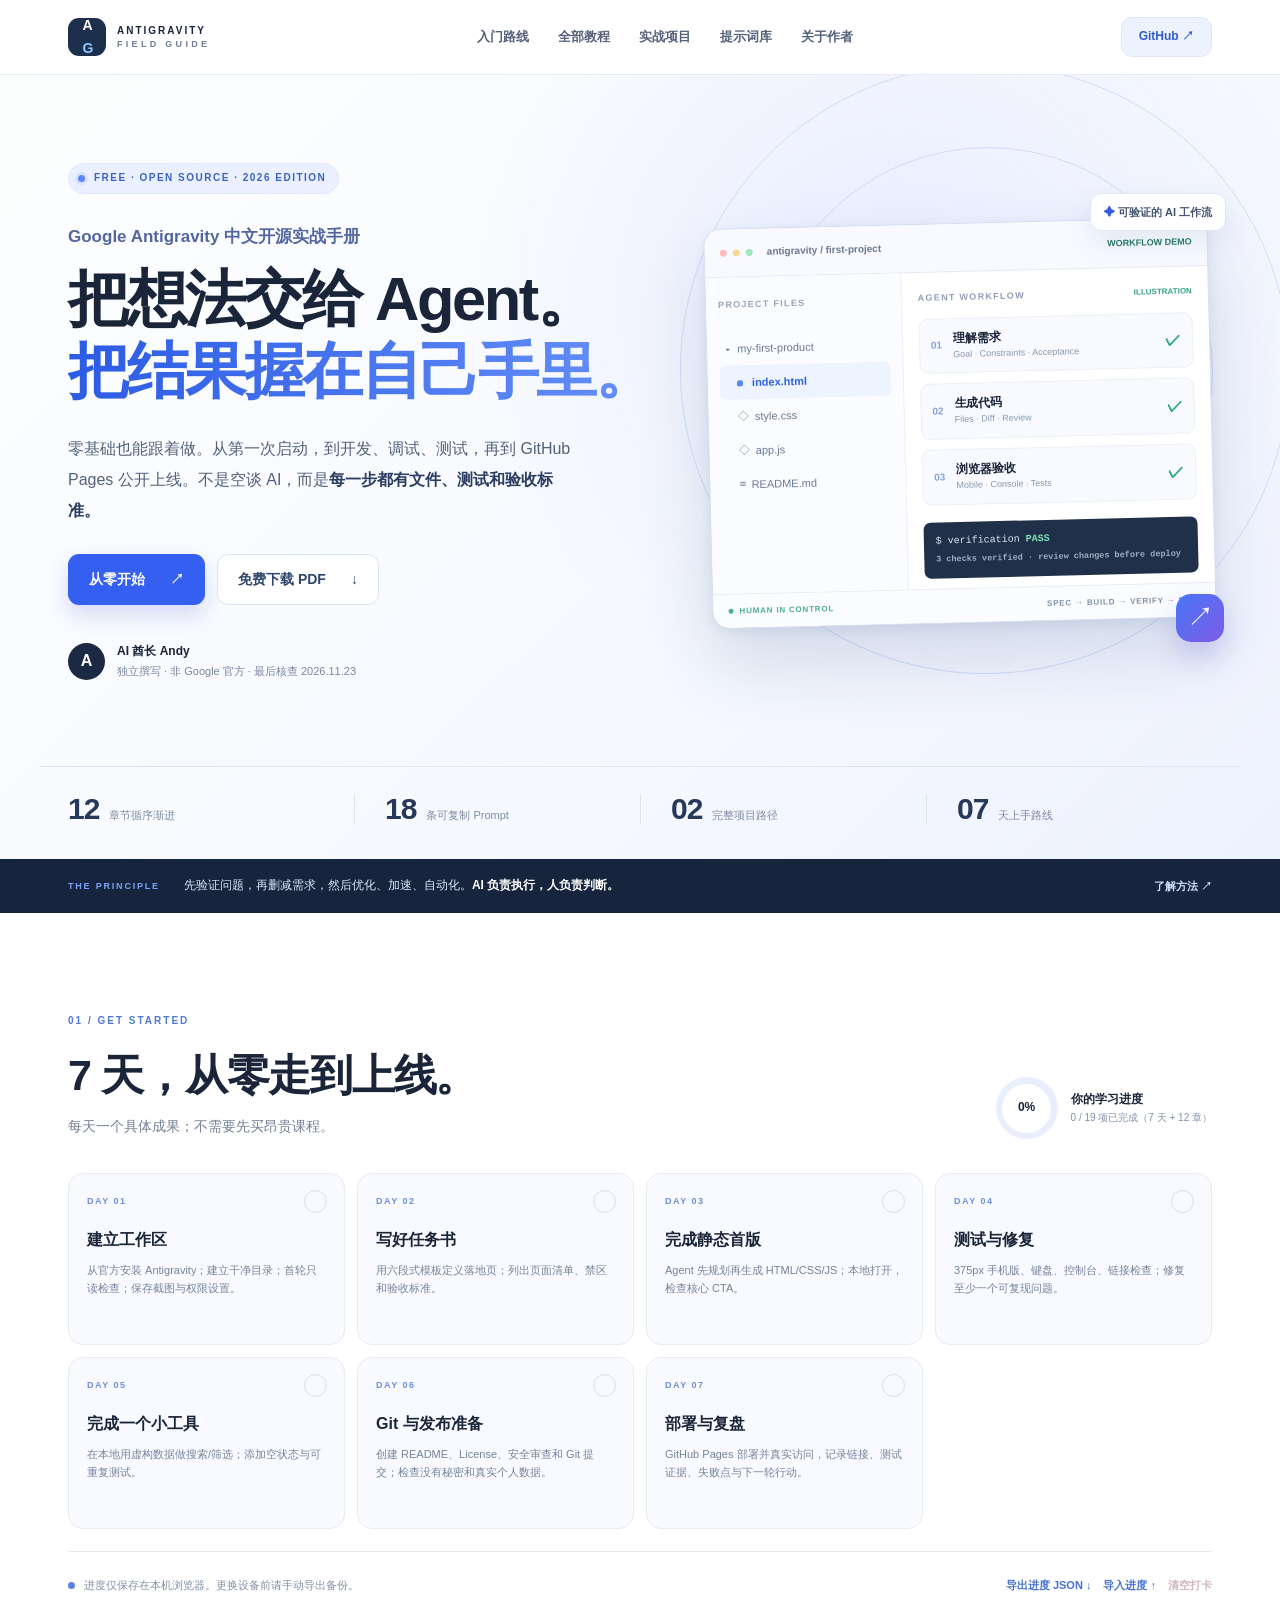
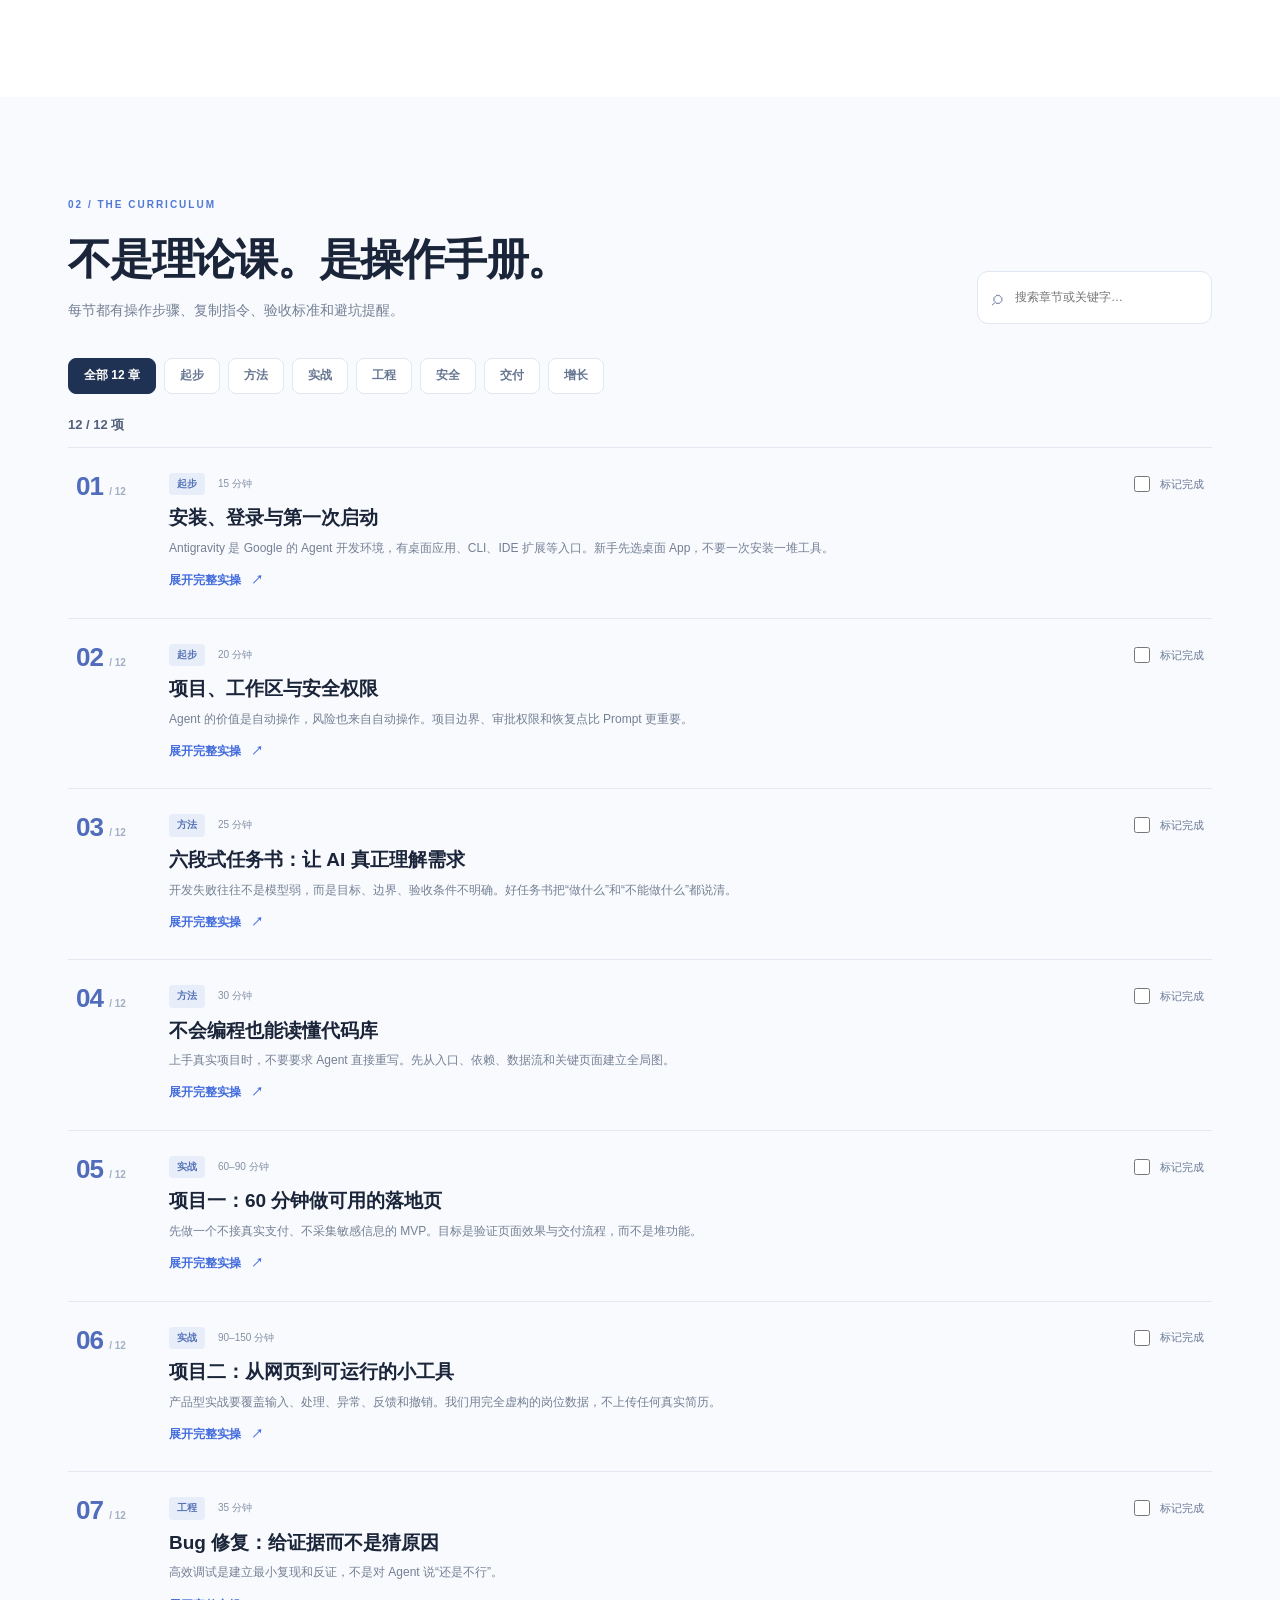
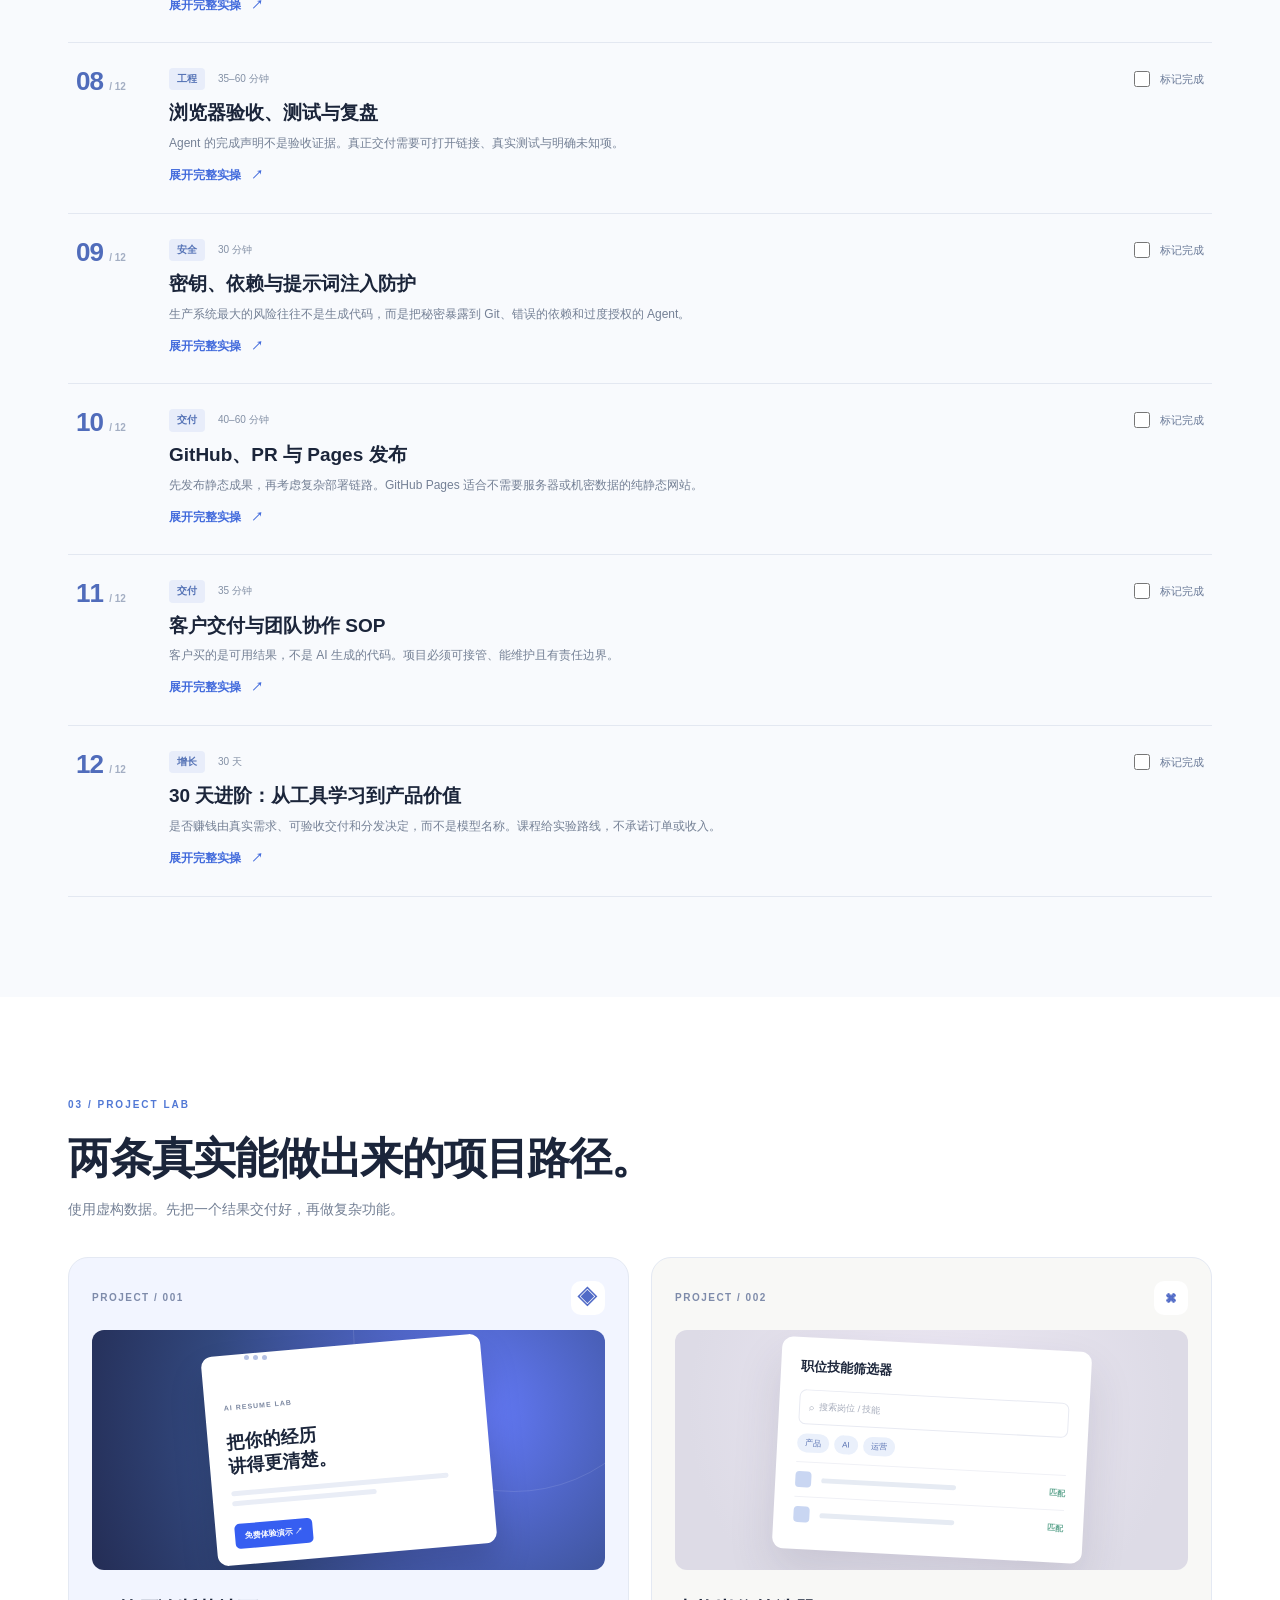
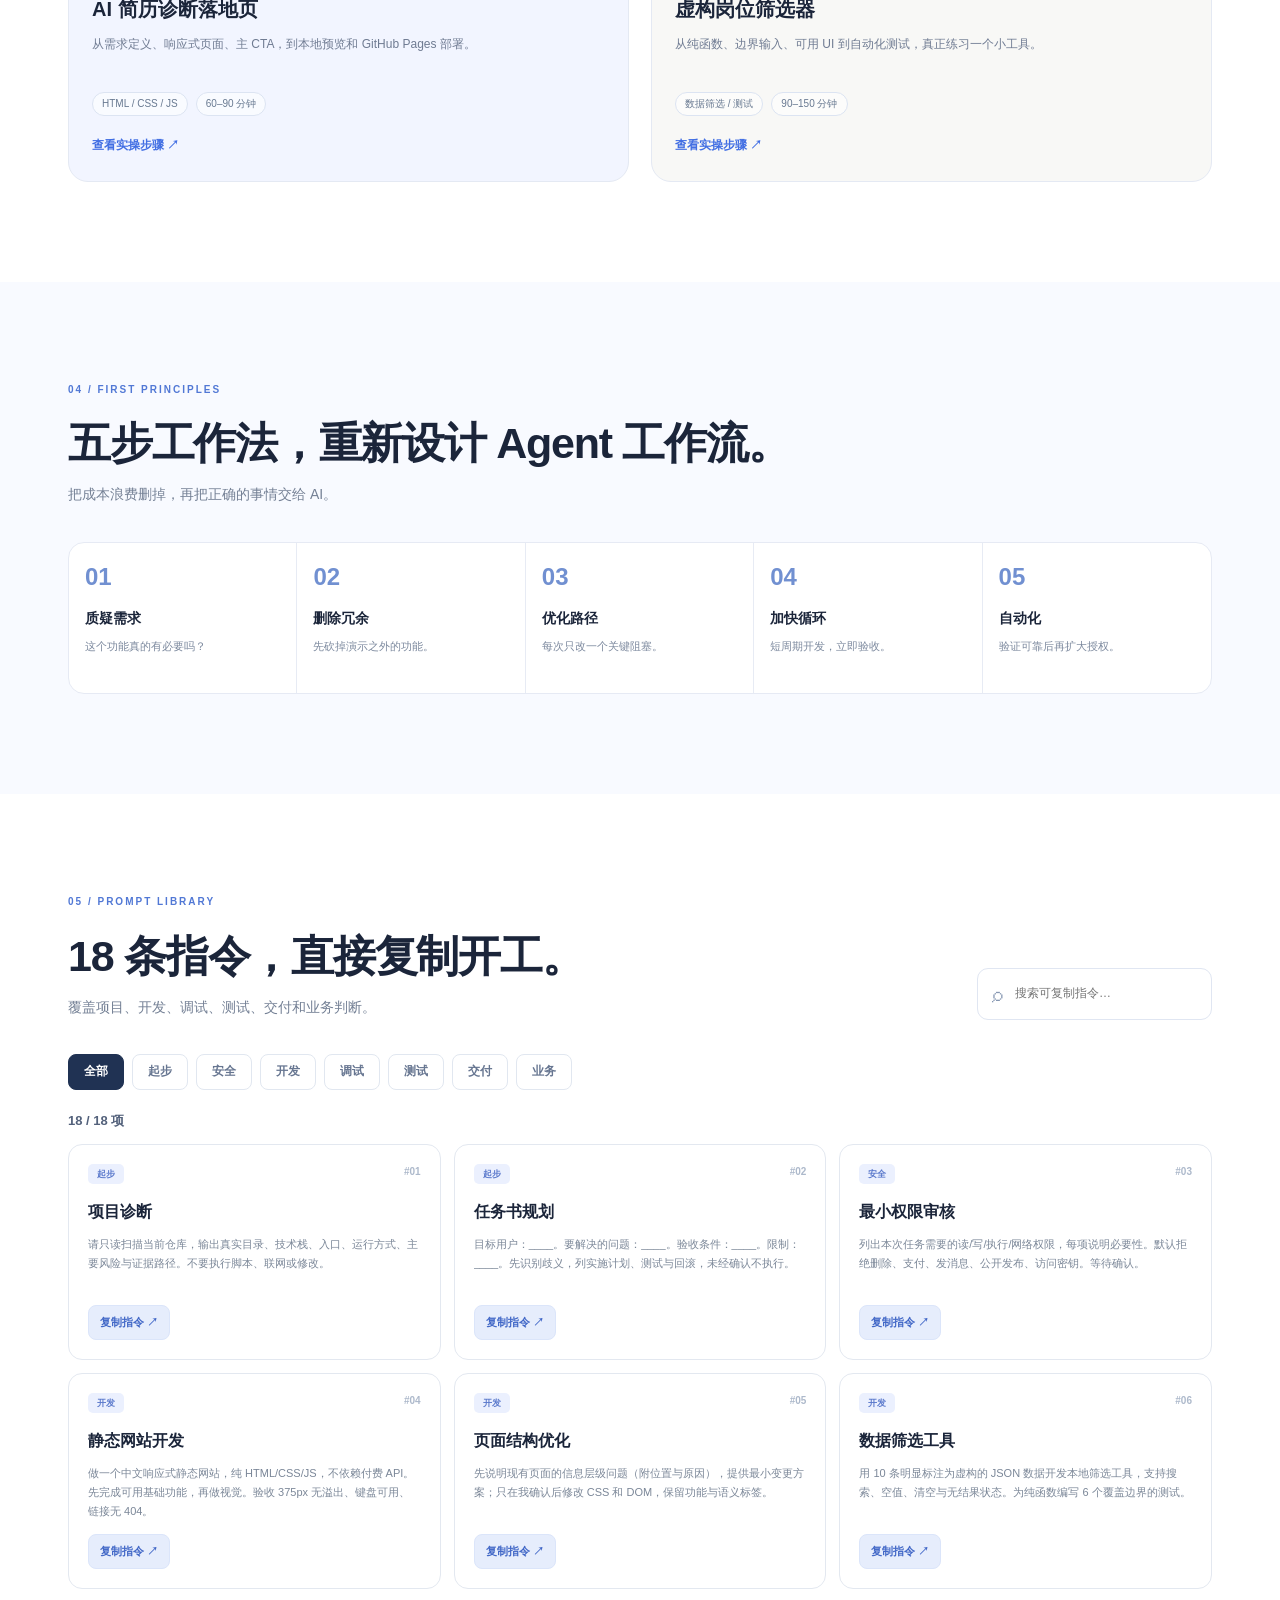
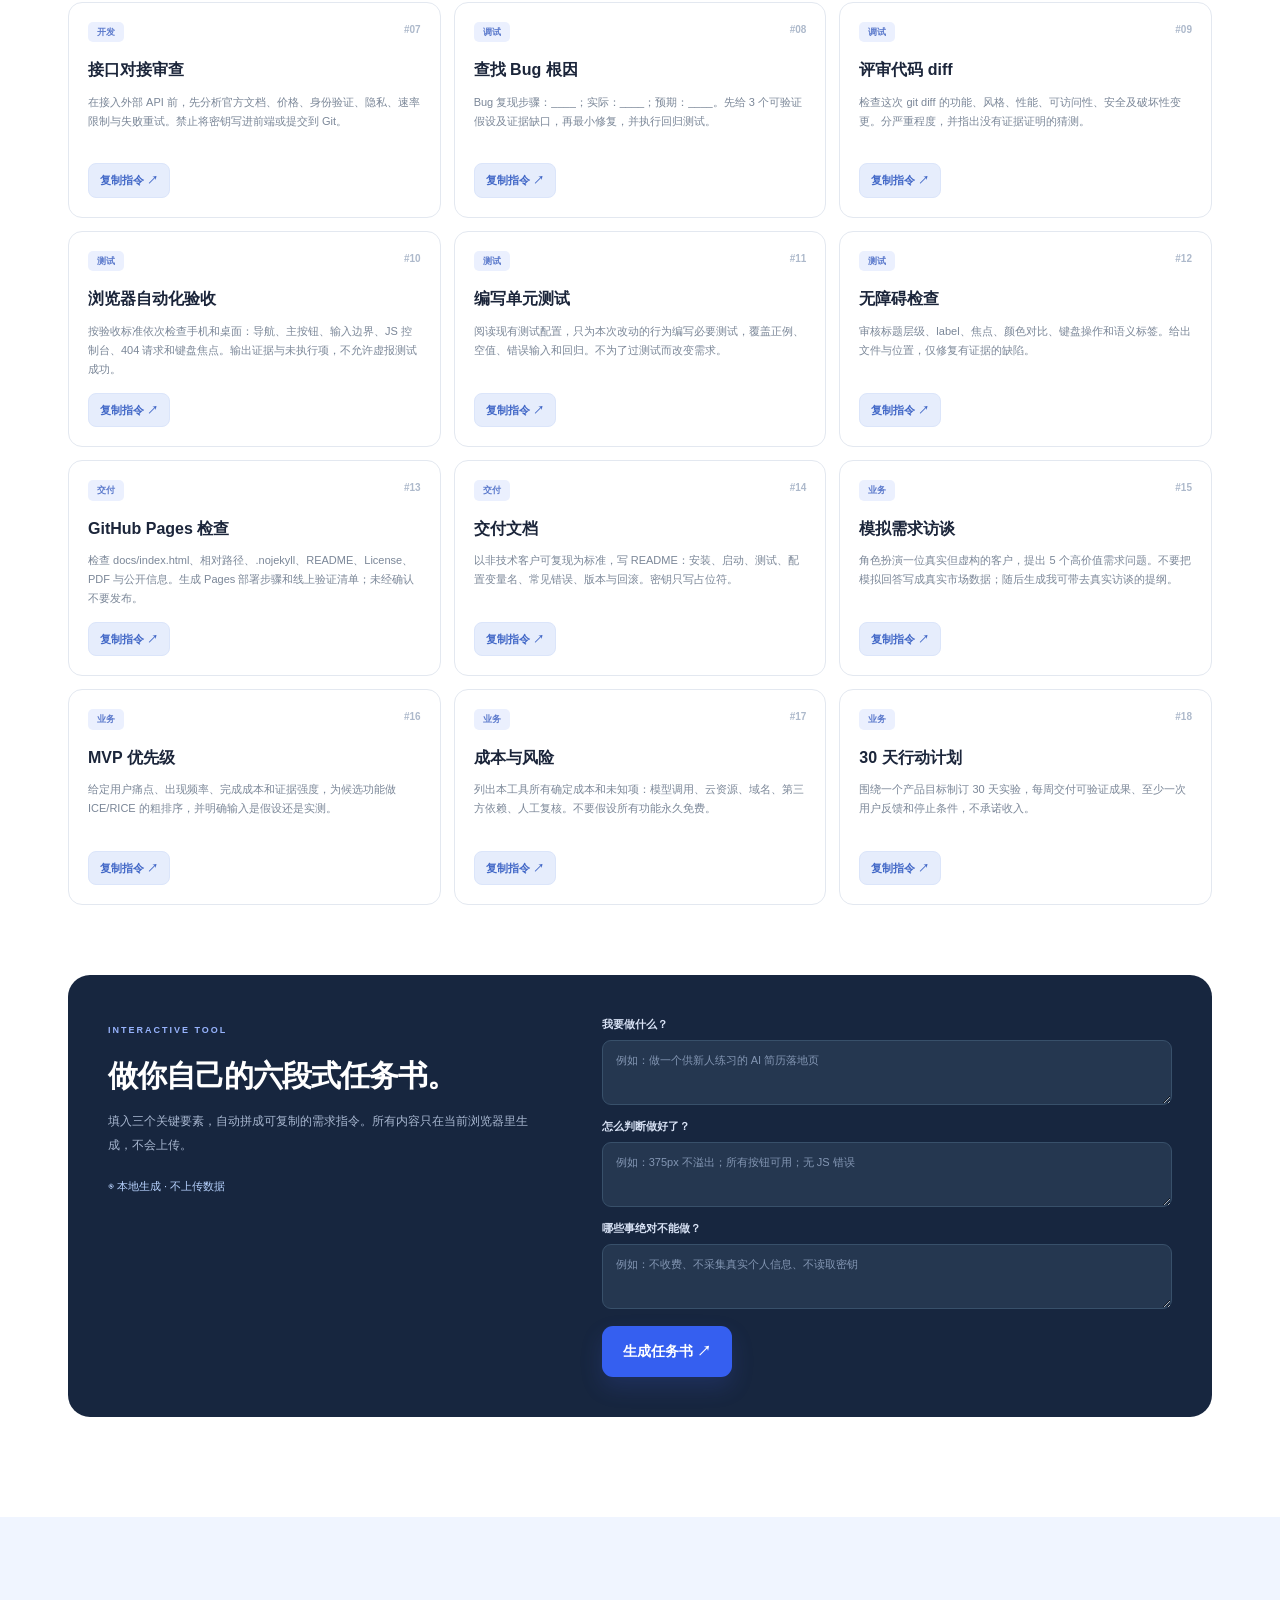
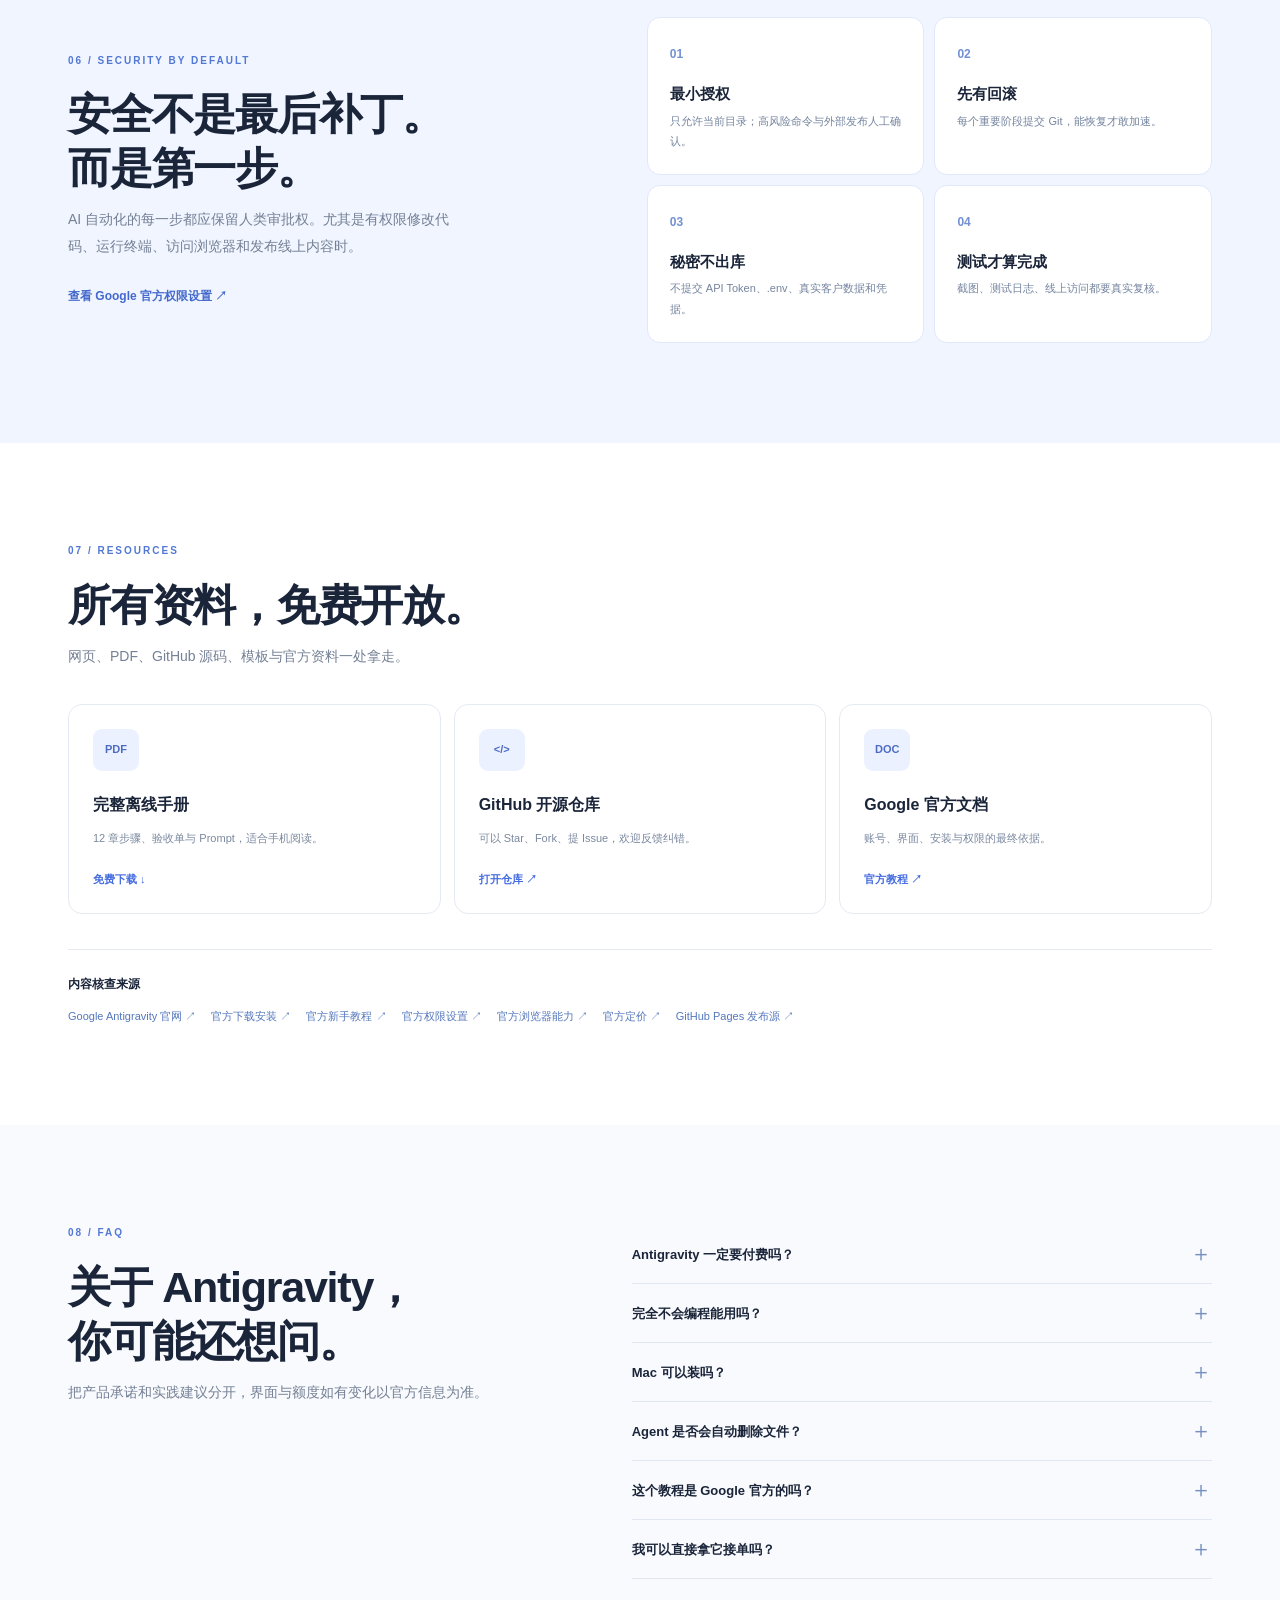
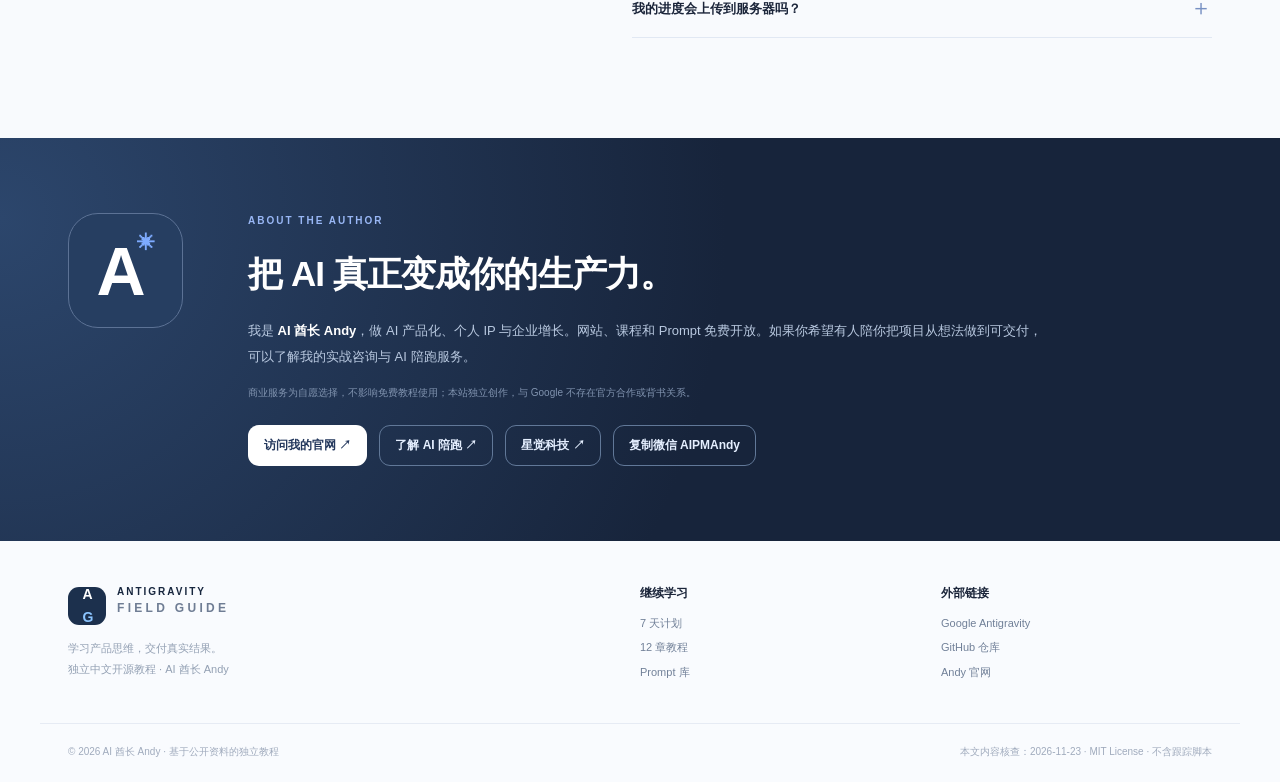
==== commit 14fadb71: "test: use actual zero-padded backup keys; show result counts before lists" ====
--- a/docs/index.html
+++ b/docs/index.html
@@ -57,7 +57,7 @@
 
     <section class="section-shell lesson-section" id="lessons"><div class="shell"><div class="section-eyebrow">02 / THE CURRICULUM</div><div class="section-heading"><div><h2>不是理论课。是操作手册。</h2><p>每节都有操作步骤、复制指令、验收标准和避坑提醒。</p></div><div class="lesson-search"><span aria-hidden="true">⌕</span><label class="sr-only" for="lessonSearch">搜索课程</label><input id="lessonSearch" type="search" placeholder="搜索章节或关键字…"><button id="lessonReset" class="filter-reset" type="button" hidden>清空筛选</button></div></div>
       <div class="filter-pills" id="lessonFilters" role="group" aria-label="教程分类"><button class="pill active" data-filter="全部" type="button" aria-pressed="true">全部 12 章</button><button class="pill" data-filter="起步" type="button" aria-pressed="false">起步</button><button class="pill" data-filter="方法" type="button" aria-pressed="false">方法</button><button class="pill" data-filter="实战" type="button" aria-pressed="false">实战</button><button class="pill" data-filter="工程" type="button" aria-pressed="false">工程</button><button class="pill" data-filter="安全" type="button" aria-pressed="false">安全</button><button class="pill" data-filter="交付" type="button" aria-pressed="false">交付</button><button class="pill" data-filter="增长" type="button" aria-pressed="false">增长</button></div>
-      <div id="lessonList" aria-describedby="lessonCount" class="lesson-list">
+      <p id="lessonCount" class="filter-count" role="status">12 / 12 项</p><div id="lessonList" aria-describedby="lessonCount" class="lesson-list">
 <article class="lesson-card" id="chapter-01" data-search="安装、登录与第一次启动 Antigravity 是 Google 的 Agent 开发环境，有桌面应用、CLI、IDE 扩展等入口。新手先选桌面 App，不要一次安装一堆工具。 起步" data-tag="起步">
           <div class="lesson-index">01 <span>/ 12</span></div><div class="lesson-center"><div class="lesson-meta"><span class="lesson-tag">起步</span><span>15 分钟</span></div><h3>安装、登录与第一次启动</h3><p>Antigravity 是 Google 的 Agent 开发环境，有桌面应用、CLI、IDE 扩展等入口。新手先选桌面 App，不要一次安装一堆工具。</p><details class="lesson-detail"><summary>展开完整实操 <span aria-hidden="true">↗</span></summary><div class="lesson-expanded"><div class="step-stack"><div class="course-step"><span>01</span><div><strong>核对官方入口</strong><p>只从 antigravity.google/download 下载，Mac 选择 Apple Silicon 或 Intel 对应版本。系统最低要求等以官方下载页当前标注为准；不要下载陌生网盘安装包。</p></div></div><div class="course-step"><span>02</span><div><strong>登录自己的 Google 账号</strong><p>打开客户端，使用官方登录流程授权。不同地区、账号和套餐的模型与功能可能不同，不能把别人的界面当作自己的承诺。</p></div></div><div class="course-step"><span>03</span><div><strong>建一个干净的练习文件夹</strong><p>例如在桌面建立 antigravity-lab；里面放 README.md，写清项目目标，不放客户文件、账号密码或任何密钥。</p></div></div><div class="course-step"><span>04</span><div><strong>让 Agent 完成第一个只读任务</strong><p>要求它说明项目里有哪些文件、每个文件做什么，禁止修改与联网。检查回答是否与文件一致。</p></div></div></div><div class="copy-prompt-box"><div class="prompt-box-top"><strong>复制给 Antigravity 的任务指令</strong><button type="button" class="copy-btn" data-copy="你是我的代码项目助教。请先只读检查当前项目，列出文件结构、主要用途和缺失的 README 信息。不要安装依赖、运行未知命令、修改文件或访问外部服务。最后给出 3 个零风险的下一步建议。">复制 Prompt ↗</button></div><pre>你是我的代码项目助教。请先只读检查当前项目，列出文件结构、主要用途和缺失的 README 信息。不要安装依赖、运行未知命令、修改文件或访问外部服务。最后给出 3 个零风险的下一步建议。</pre></div><div class="lesson-cols"><div><h4>完成才算学会</h4><ul><li>客户端来自官方渠道，已成功登录</li><li>练习目录与敏感资料隔离</li><li>Agent 对文件结构的描述经过人工核对</li></ul></div><div><h4>容易踩的坑</h4><ul><li>无法登录先检查官方账号与地区支持，不采用来路不明的“代登录”</li><li>首次授权时不要选择最宽权限</li><li>第一次实操只做读取任务，避免上来执行 shell 脚本</li></ul></div></div><a class="source-inline" href="https://antigravity.google/docs/getting-started" target="_blank" rel="noopener noreferrer">对应官方资料 ↗</a></div></details></div><div class="lesson-end"><label class="lesson-done"><input type="checkbox" class="lesson-checkbox" data-key="lesson-01"><span>标记完成</span></label></div>
         </article><article class="lesson-card" id="chapter-02" data-search="项目、工作区与安全权限 Agent 的价值是自动操作，风险也来自自动操作。项目边界、审批权限和恢复点比 Prompt 更重要。 起步" data-tag="起步">
@@ -96,7 +96,7 @@
           <div class="lesson-index">11 <span>/ 12</span></div><div class="lesson-center"><div class="lesson-meta"><span class="lesson-tag">交付</span><span>35 分钟</span></div><h3>客户交付与团队协作 SOP</h3><p>客户买的是可用结果，不是 AI 生成的代码。项目必须可接管、能维护且有责任边界。</p><details class="lesson-detail"><summary>展开完整实操 <span aria-hidden="true">↗</span></summary><div class="lesson-expanded"><div class="step-stack"><div class="course-step"><span>01</span><div><strong>明确交付边界</strong><p>写清页面数、支持设备、数据来源、包含与不包含、账号归属、验收窗口。</p></div></div><div class="course-step"><span>02</span><div><strong>建立接管文档</strong><p>README 包含启动命令、目录解释、如何更新、如何回滚、环境变量名称、不包含真实密码。</p></div></div><div class="course-step"><span>03</span><div><strong>明确资产和授权</strong><p>字体、图片、代码依赖、商标、客户素材分别确认授权，避免默认“AI 做的都可商用”。</p></div></div><div class="course-step"><span>04</span><div><strong>安排人工验收</strong><p>由业务负责人检查文案、价格、合规声明和真实链接；技术负责人核实运行与安全。</p></div></div><div class="course-step"><span>05</span><div><strong>交付后留维护窗口</strong><p>约定 bug 响应、内容更新方式、版本记录和费用，不做无边界承诺。</p></div></div></div><div class="copy-prompt-box"><div class="prompt-box-top"><strong>复制给 Antigravity 的任务指令</strong><button type="button" class="copy-btn" data-copy="请基于当前仓库输出一份给非技术客户的交付说明：交付内容、功能清单、启动与更新、验收步骤、限制、第三方依赖与费用、故障回滚、后续维护边界。凡没有实际测试证据的内容标“待验证”，不要编造性能或客户评价。">复制 Prompt ↗</button></div><pre>请基于当前仓库输出一份给非技术客户的交付说明：交付内容、功能清单、启动与更新、验收步骤、限制、第三方依赖与费用、故障回滚、后续维护边界。凡没有实际测试证据的内容标“待验证”，不要编造性能或客户评价。</pre></div><div class="lesson-cols"><div><h4>完成才算学会</h4><ul><li>非技术人员可按 README 开启项目</li><li>付款、上线与维护责任边界清晰</li><li>依赖和素材授权有记录</li></ul></div><div><h4>容易踩的坑</h4><ul><li>上线之后才发现客户没有管理员权限</li><li>未经授权复用第三方素材</li><li>没有验收标准就承诺无限修改</li></ul></div></div><a class="source-inline" href="https://antigravity.google/docs/getting-started" target="_blank" rel="noopener noreferrer">对应官方资料 ↗</a></div></details></div><div class="lesson-end"><label class="lesson-done"><input type="checkbox" class="lesson-checkbox" data-key="lesson-11"><span>标记完成</span></label></div>
         </article><article class="lesson-card" id="chapter-12" data-search="30 天进阶：从工具学习到产品价值 是否赚钱由真实需求、可验收交付和分发决定，而不是模型名称。课程给实验路线，不承诺订单或收入。 增长" data-tag="增长">
           <div class="lesson-index">12 <span>/ 12</span></div><div class="lesson-center"><div class="lesson-meta"><span class="lesson-tag">增长</span><span>30 天</span></div><h3>30 天进阶：从工具学习到产品价值</h3><p>是否赚钱由真实需求、可验收交付和分发决定，而不是模型名称。课程给实验路线，不承诺订单或收入。</p><details class="lesson-detail"><summary>展开完整实操 <span aria-hidden="true">↗</span></summary><div class="lesson-expanded"><div class="step-stack"><div class="course-step"><span>01</span><div><strong>第 1 周：打底</strong><p>安装、权限、6 段任务书，做第一张落地页。记录时间、Bug 和成功率。</p></div></div><div class="course-step"><span>02</span><div><strong>第 2 周：做小工具</strong><p>完成一个可用筛选器，跑 10 条用例，解决真实问题但只用授权/虚构数据。</p></div></div><div class="course-step"><span>03</span><div><strong>第 3 周：问真实用户</strong><p>和 5 位目标用户做许可下的访谈，不群发骚扰，收集至少 3 个重复痛点。</p></div></div><div class="course-step"><span>04</span><div><strong>第 4 周：迭代与交付</strong><p>只挑一个最高频问题修改，制作可复现演示和交付边界，不做没有预算的高成本开发。</p></div></div><div class="course-step"><span>05</span><div><strong>判断继续/停止</strong><p>按有效反馈、用户实际使用、总工时与成本决定继续、转向或停止。</p></div></div></div><div class="copy-prompt-box"><div class="prompt-box-top"><strong>复制给 Antigravity 的任务指令</strong><button type="button" class="copy-btn" data-copy="我是一个正在用 Antigravity 做 AI 产品的人。我的目标人群是 ____，他们上周重复遇到的问题是 ____，当前 MVP 是 ____。请帮我制订 30 天验证计划：每天最多 1 小时，含 5 次许可访谈、1 次可用性测试、成本记录、发布前安全审查、明确停止条件。不要保证增长、收入或拿到客户。">复制 Prompt ↗</button></div><pre>我是一个正在用 Antigravity 做 AI 产品的人。我的目标人群是 ____，他们上周重复遇到的问题是 ____，当前 MVP 是 ____。请帮我制订 30 天验证计划：每天最多 1 小时，含 5 次许可访谈、1 次可用性测试、成本记录、发布前安全审查、明确停止条件。不要保证增长、收入或拿到客户。</pre></div><div class="lesson-cols"><div><h4>完成才算学会</h4><ul><li>至少完成 1 个真实可复现演示</li><li>记录用户证据、成本与失败原因</li><li>有明确下一步及停止条件</li></ul></div><div><h4>容易踩的坑</h4><ul><li>不要把假想访谈写成真实客户案例</li><li>没有验证痛点前不要开发付费复杂系统</li><li>工具效率提升不等于业务利润提升</li></ul></div></div><a class="source-inline" href="https://antigravity.google/pricing" target="_blank" rel="noopener noreferrer">对应官方资料 ↗</a></div></details></div><div class="lesson-end"><label class="lesson-done"><input type="checkbox" class="lesson-checkbox" data-key="lesson-12"><span>标记完成</span></label></div>
-        </article>      </div><p id="lessonCount" class="filter-count" role="status">12 / 12 项</p><p id="lessonEmpty" class="empty-results" hidden>没有找到相关章节。试试其他关键词。</p>
+        </article>      </div><p id="lessonEmpty" class="empty-results" hidden>没有找到相关章节。试试其他关键词。</p>
     </div></section>
 
     <section class="section-shell project-section" id="cases"><div class="shell"><div class="section-eyebrow">03 / PROJECT LAB</div><div class="section-heading"><div><h2>两条真实能做出来的项目路径。</h2><p>使用虚构数据。先把一个结果交付好，再做复杂功能。</p></div></div>
@@ -107,7 +107,7 @@
     <section class="section-shell method-section" id="method"><div class="shell"><div class="section-eyebrow">04 / FIRST PRINCIPLES</div><div class="section-heading"><div><h2>五步工作法，重新设计 Agent 工作流。</h2><p>把成本浪费删掉，再把正确的事情交给 AI。</p></div></div><div class="method-steps"><div><b>01</b><strong>质疑需求</strong><span>这个功能真的有必要吗？</span></div><div><b>02</b><strong>删除冗余</strong><span>先砍掉演示之外的功能。</span></div><div><b>03</b><strong>优化路径</strong><span>每次只改一个关键阻塞。</span></div><div><b>04</b><strong>加快循环</strong><span>短周期开发，立即验收。</span></div><div><b>05</b><strong>自动化</strong><span>验证可靠后再扩大授权。</span></div></div></div></section>
 
     <section class="section-shell prompt-section" id="prompts"><div class="shell"><div class="section-eyebrow">05 / PROMPT LIBRARY</div><div class="section-heading"><div><h2>18 条指令，直接复制开工。</h2><p>覆盖项目、开发、调试、测试、交付和业务判断。</p></div><div class="lesson-search"><span aria-hidden="true">⌕</span><label class="sr-only" for="promptSearch">搜索提示词</label><input type="search" id="promptSearch" placeholder="搜索可复制指令…"><button id="promptReset" class="filter-reset" type="button" hidden>清空筛选</button></div></div><div class="filter-pills" id="promptFilters" role="group" aria-label="指令分类"><button data-filter="全部" type="button" class="pill active" aria-pressed="true">全部</button><button data-filter="起步" type="button" class="pill" aria-pressed="false">起步</button><button data-filter="安全" type="button" class="pill" aria-pressed="false">安全</button><button data-filter="开发" type="button" class="pill" aria-pressed="false">开发</button><button data-filter="调试" type="button" class="pill" aria-pressed="false">调试</button><button data-filter="测试" type="button" class="pill" aria-pressed="false">测试</button><button data-filter="交付" type="button" class="pill" aria-pressed="false">交付</button><button data-filter="业务" type="button" class="pill" aria-pressed="false">业务</button></div>
-      <div class="prompts-grid" id="promptList" aria-describedby="promptCount"><article class="prompt-item" data-tag="起步" data-search="项目诊断 请只读扫描当前仓库，输出真实目录、技术栈、入口、运行方式、主要风险与证据路径。不要执行脚本、联网或修改。"><div class="prompt-item-top"><span class="prompt-category">起步</span><span class="prompt-serial">#01</span></div><h3>项目诊断</h3><p>请只读扫描当前仓库，输出真实目录、技术栈、入口、运行方式、主要风险与证据路径。不要执行脚本、联网或修改。</p><button type="button" class="copy-btn prompt-copy" data-copy="请只读扫描当前仓库，输出真实目录、技术栈、入口、运行方式、主要风险与证据路径。不要执行脚本、联网或修改。">复制指令 <span aria-hidden="true">↗</span></button></article><article class="prompt-item" data-tag="起步" data-search="任务书规划 目标用户：____。要解决的问题：____。验收条件：____。限制：____。先识别歧义，列实施计划、测试与回滚，未经确认不执行。"><div class="prompt-item-top"><span class="prompt-category">起步</span><span class="prompt-serial">#02</span></div><h3>任务书规划</h3><p>目标用户：____。要解决的问题：____。验收条件：____。限制：____。先识别歧义，列实施计划、测试与回滚，未经确认不执行。</p><button type="button" class="copy-btn prompt-copy" data-copy="目标用户：____。要解决的问题：____。验收条件：____。限制：____。先识别歧义，列实施计划、测试与回滚，未经确认不执行。">复制指令 <span aria-hidden="true">↗</span></button></article><article class="prompt-item" data-tag="安全" data-search="最小权限审核 列出本次任务需要的读/写/执行/网络权限，每项说明必要性。默认拒绝删除、支付、发消息、公开发布、访问密钥。等待确认。"><div class="prompt-item-top"><span class="prompt-category">安全</span><span class="prompt-serial">#03</span></div><h3>最小权限审核</h3><p>列出本次任务需要的读/写/执行/网络权限，每项说明必要性。默认拒绝删除、支付、发消息、公开发布、访问密钥。等待确认。</p><button type="button" class="copy-btn prompt-copy" data-copy="列出本次任务需要的读/写/执行/网络权限，每项说明必要性。默认拒绝删除、支付、发消息、公开发布、访问密钥。等待确认。">复制指令 <span aria-hidden="true">↗</span></button></article><article class="prompt-item" data-tag="开发" data-search="静态网站开发 做一个中文响应式静态网站，纯 HTML/CSS/JS，不依赖付费 API。先完成可用基础功能，再做视觉。验收 375px 无溢出、键盘可用、链接无 404。"><div class="prompt-item-top"><span class="prompt-category">开发</span><span class="prompt-serial">#04</span></div><h3>静态网站开发</h3><p>做一个中文响应式静态网站，纯 HTML/CSS/JS，不依赖付费 API。先完成可用基础功能，再做视觉。验收 375px 无溢出、键盘可用、链接无 404。</p><button type="button" class="copy-btn prompt-copy" data-copy="做一个中文响应式静态网站，纯 HTML/CSS/JS，不依赖付费 API。先完成可用基础功能，再做视觉。验收 375px 无溢出、键盘可用、链接无 404。">复制指令 <span aria-hidden="true">↗</span></button></article><article class="prompt-item" data-tag="开发" data-search="页面结构优化 先说明现有页面的信息层级问题（附位置与原因），提供最小变更方案；只在我确认后修改 CSS 和 DOM，保留功能与语义标签。"><div class="prompt-item-top"><span class="prompt-category">开发</span><span class="prompt-serial">#05</span></div><h3>页面结构优化</h3><p>先说明现有页面的信息层级问题（附位置与原因），提供最小变更方案；只在我确认后修改 CSS 和 DOM，保留功能与语义标签。</p><button type="button" class="copy-btn prompt-copy" data-copy="先说明现有页面的信息层级问题（附位置与原因），提供最小变更方案；只在我确认后修改 CSS 和 DOM，保留功能与语义标签。">复制指令 <span aria-hidden="true">↗</span></button></article><article class="prompt-item" data-tag="开发" data-search="数据筛选工具 用 10 条明显标注为虚构的 JSON 数据开发本地筛选工具，支持搜索、空值、清空与无结果状态。为纯函数编写 6 个覆盖边界的测试。"><div class="prompt-item-top"><span class="prompt-category">开发</span><span class="prompt-serial">#06</span></div><h3>数据筛选工具</h3><p>用 10 条明显标注为虚构的 JSON 数据开发本地筛选工具，支持搜索、空值、清空与无结果状态。为纯函数编写 6 个覆盖边界的测试。</p><button type="button" class="copy-btn prompt-copy" data-copy="用 10 条明显标注为虚构的 JSON 数据开发本地筛选工具，支持搜索、空值、清空与无结果状态。为纯函数编写 6 个覆盖边界的测试。">复制指令 <span aria-hidden="true">↗</span></button></article><article class="prompt-item" data-tag="开发" data-search="接口对接审查 在接入外部 API 前，先分析官方文档、价格、身份验证、隐私、速率限制与失败重试。禁止将密钥写进前端或提交到 Git。"><div class="prompt-item-top"><span class="prompt-category">开发</span><span class="prompt-serial">#07</span></div><h3>接口对接审查</h3><p>在接入外部 API 前，先分析官方文档、价格、身份验证、隐私、速率限制与失败重试。禁止将密钥写进前端或提交到 Git。</p><button type="button" class="copy-btn prompt-copy" data-copy="在接入外部 API 前，先分析官方文档、价格、身份验证、隐私、速率限制与失败重试。禁止将密钥写进前端或提交到 Git。">复制指令 <span aria-hidden="true">↗</span></button></article><article class="prompt-item" data-tag="调试" data-search="查找 Bug 根因 Bug 复现步骤：____；实际：____；预期：____。先给 3 个可验证假设及证据缺口，再最小修复，并执行回归测试。"><div class="prompt-item-top"><span class="prompt-category">调试</span><span class="prompt-serial">#08</span></div><h3>查找 Bug 根因</h3><p>Bug 复现步骤：____；实际：____；预期：____。先给 3 个可验证假设及证据缺口，再最小修复，并执行回归测试。</p><button type="button" class="copy-btn prompt-copy" data-copy="Bug 复现步骤：____；实际：____；预期：____。先给 3 个可验证假设及证据缺口，再最小修复，并执行回归测试。">复制指令 <span aria-hidden="true">↗</span></button></article><article class="prompt-item" data-tag="调试" data-search="评审代码 diff 检查这次 git diff 的功能、风格、性能、可访问性、安全及破坏性变更。分严重程度，并指出没有证据证明的猜测。"><div class="prompt-item-top"><span class="prompt-category">调试</span><span class="prompt-serial">#09</span></div><h3>评审代码 diff</h3><p>检查这次 git diff 的功能、风格、性能、可访问性、安全及破坏性变更。分严重程度，并指出没有证据证明的猜测。</p><button type="button" class="copy-btn prompt-copy" data-copy="检查这次 git diff 的功能、风格、性能、可访问性、安全及破坏性变更。分严重程度，并指出没有证据证明的猜测。">复制指令 <span aria-hidden="true">↗</span></button></article><article class="prompt-item" data-tag="测试" data-search="浏览器自动化验收 按验收标准依次检查手机和桌面：导航、主按钮、输入边界、JS 控制台、404 请求和键盘焦点。输出证据与未执行项，不允许虚报测试成功。"><div class="prompt-item-top"><span class="prompt-category">测试</span><span class="prompt-serial">#10</span></div><h3>浏览器自动化验收</h3><p>按验收标准依次检查手机和桌面：导航、主按钮、输入边界、JS 控制台、404 请求和键盘焦点。输出证据与未执行项，不允许虚报测试成功。</p><button type="button" class="copy-btn prompt-copy" data-copy="按验收标准依次检查手机和桌面：导航、主按钮、输入边界、JS 控制台、404 请求和键盘焦点。输出证据与未执行项，不允许虚报测试成功。">复制指令 <span aria-hidden="true">↗</span></button></article><article class="prompt-item" data-tag="测试" data-search="编写单元测试 阅读现有测试配置，只为本次改动的行为编写必要测试，覆盖正例、空值、错误输入和回归。不为了过测试而改变需求。"><div class="prompt-item-top"><span class="prompt-category">测试</span><span class="prompt-serial">#11</span></div><h3>编写单元测试</h3><p>阅读现有测试配置，只为本次改动的行为编写必要测试，覆盖正例、空值、错误输入和回归。不为了过测试而改变需求。</p><button type="button" class="copy-btn prompt-copy" data-copy="阅读现有测试配置，只为本次改动的行为编写必要测试，覆盖正例、空值、错误输入和回归。不为了过测试而改变需求。">复制指令 <span aria-hidden="true">↗</span></button></article><article class="prompt-item" data-tag="测试" data-search="无障碍检查 审核标题层级、label、焦点、颜色对比、键盘操作和语义标签。给出文件与位置，仅修复有证据的缺陷。"><div class="prompt-item-top"><span class="prompt-category">测试</span><span class="prompt-serial">#12</span></div><h3>无障碍检查</h3><p>审核标题层级、label、焦点、颜色对比、键盘操作和语义标签。给出文件与位置，仅修复有证据的缺陷。</p><button type="button" class="copy-btn prompt-copy" data-copy="审核标题层级、label、焦点、颜色对比、键盘操作和语义标签。给出文件与位置，仅修复有证据的缺陷。">复制指令 <span aria-hidden="true">↗</span></button></article><article class="prompt-item" data-tag="交付" data-search="GitHub Pages 检查 检查 docs/index.html、相对路径、.nojekyll、README、License、PDF 与公开信息。生成 Pages 部署步骤和线上验证清单；未经确认不要发布。"><div class="prompt-item-top"><span class="prompt-category">交付</span><span class="prompt-serial">#13</span></div><h3>GitHub Pages 检查</h3><p>检查 docs/index.html、相对路径、.nojekyll、README、License、PDF 与公开信息。生成 Pages 部署步骤和线上验证清单；未经确认不要发布。</p><button type="button" class="copy-btn prompt-copy" data-copy="检查 docs/index.html、相对路径、.nojekyll、README、License、PDF 与公开信息。生成 Pages 部署步骤和线上验证清单；未经确认不要发布。">复制指令 <span aria-hidden="true">↗</span></button></article><article class="prompt-item" data-tag="交付" data-search="交付文档 以非技术客户可复现为标准，写 README：安装、启动、测试、配置变量名、常见错误、版本与回滚。密钥只写占位符。"><div class="prompt-item-top"><span class="prompt-category">交付</span><span class="prompt-serial">#14</span></div><h3>交付文档</h3><p>以非技术客户可复现为标准，写 README：安装、启动、测试、配置变量名、常见错误、版本与回滚。密钥只写占位符。</p><button type="button" class="copy-btn prompt-copy" data-copy="以非技术客户可复现为标准，写 README：安装、启动、测试、配置变量名、常见错误、版本与回滚。密钥只写占位符。">复制指令 <span aria-hidden="true">↗</span></button></article><article class="prompt-item" data-tag="业务" data-search="模拟需求访谈 角色扮演一位真实但虚构的客户，提出 5 个高价值需求问题。不要把模拟回答写成真实市场数据；随后生成我可带去真实访谈的提纲。"><div class="prompt-item-top"><span class="prompt-category">业务</span><span class="prompt-serial">#15</span></div><h3>模拟需求访谈</h3><p>角色扮演一位真实但虚构的客户，提出 5 个高价值需求问题。不要把模拟回答写成真实市场数据；随后生成我可带去真实访谈的提纲。</p><button type="button" class="copy-btn prompt-copy" data-copy="角色扮演一位真实但虚构的客户，提出 5 个高价值需求问题。不要把模拟回答写成真实市场数据；随后生成我可带去真实访谈的提纲。">复制指令 <span aria-hidden="true">↗</span></button></article><article class="prompt-item" data-tag="业务" data-search="MVP 优先级 给定用户痛点、出现频率、完成成本和证据强度，为候选功能做 ICE/RICE 的粗排序，并明确输入是假设还是实测。"><div class="prompt-item-top"><span class="prompt-category">业务</span><span class="prompt-serial">#16</span></div><h3>MVP 优先级</h3><p>给定用户痛点、出现频率、完成成本和证据强度，为候选功能做 ICE/RICE 的粗排序，并明确输入是假设还是实测。</p><button type="button" class="copy-btn prompt-copy" data-copy="给定用户痛点、出现频率、完成成本和证据强度，为候选功能做 ICE/RICE 的粗排序，并明确输入是假设还是实测。">复制指令 <span aria-hidden="true">↗</span></button></article><article class="prompt-item" data-tag="业务" data-search="成本与风险 列出本工具所有确定成本和未知项：模型调用、云资源、域名、第三方依赖、人工复核。不要假设所有功能永久免费。"><div class="prompt-item-top"><span class="prompt-category">业务</span><span class="prompt-serial">#17</span></div><h3>成本与风险</h3><p>列出本工具所有确定成本和未知项：模型调用、云资源、域名、第三方依赖、人工复核。不要假设所有功能永久免费。</p><button type="button" class="copy-btn prompt-copy" data-copy="列出本工具所有确定成本和未知项：模型调用、云资源、域名、第三方依赖、人工复核。不要假设所有功能永久免费。">复制指令 <span aria-hidden="true">↗</span></button></article><article class="prompt-item" data-tag="业务" data-search="30 天行动计划 围绕一个产品目标制订 30 天实验，每周交付可验证成果、至少一次用户反馈和停止条件，不承诺收入。"><div class="prompt-item-top"><span class="prompt-category">业务</span><span class="prompt-serial">#18</span></div><h3>30 天行动计划</h3><p>围绕一个产品目标制订 30 天实验，每周交付可验证成果、至少一次用户反馈和停止条件，不承诺收入。</p><button type="button" class="copy-btn prompt-copy" data-copy="围绕一个产品目标制订 30 天实验，每周交付可验证成果、至少一次用户反馈和停止条件，不承诺收入。">复制指令 <span aria-hidden="true">↗</span></button></article></div><p id="promptCount" class="filter-count" role="status">18 / 18 项</p><p id="promptEmpty" class="empty-results" hidden>没有找到相关 Prompt。</p>
+      <p id="promptCount" class="filter-count" role="status">18 / 18 项</p><div class="prompts-grid" id="promptList" aria-describedby="promptCount"><article class="prompt-item" data-tag="起步" data-search="项目诊断 请只读扫描当前仓库，输出真实目录、技术栈、入口、运行方式、主要风险与证据路径。不要执行脚本、联网或修改。"><div class="prompt-item-top"><span class="prompt-category">起步</span><span class="prompt-serial">#01</span></div><h3>项目诊断</h3><p>请只读扫描当前仓库，输出真实目录、技术栈、入口、运行方式、主要风险与证据路径。不要执行脚本、联网或修改。</p><button type="button" class="copy-btn prompt-copy" data-copy="请只读扫描当前仓库，输出真实目录、技术栈、入口、运行方式、主要风险与证据路径。不要执行脚本、联网或修改。">复制指令 <span aria-hidden="true">↗</span></button></article><article class="prompt-item" data-tag="起步" data-search="任务书规划 目标用户：____。要解决的问题：____。验收条件：____。限制：____。先识别歧义，列实施计划、测试与回滚，未经确认不执行。"><div class="prompt-item-top"><span class="prompt-category">起步</span><span class="prompt-serial">#02</span></div><h3>任务书规划</h3><p>目标用户：____。要解决的问题：____。验收条件：____。限制：____。先识别歧义，列实施计划、测试与回滚，未经确认不执行。</p><button type="button" class="copy-btn prompt-copy" data-copy="目标用户：____。要解决的问题：____。验收条件：____。限制：____。先识别歧义，列实施计划、测试与回滚，未经确认不执行。">复制指令 <span aria-hidden="true">↗</span></button></article><article class="prompt-item" data-tag="安全" data-search="最小权限审核 列出本次任务需要的读/写/执行/网络权限，每项说明必要性。默认拒绝删除、支付、发消息、公开发布、访问密钥。等待确认。"><div class="prompt-item-top"><span class="prompt-category">安全</span><span class="prompt-serial">#03</span></div><h3>最小权限审核</h3><p>列出本次任务需要的读/写/执行/网络权限，每项说明必要性。默认拒绝删除、支付、发消息、公开发布、访问密钥。等待确认。</p><button type="button" class="copy-btn prompt-copy" data-copy="列出本次任务需要的读/写/执行/网络权限，每项说明必要性。默认拒绝删除、支付、发消息、公开发布、访问密钥。等待确认。">复制指令 <span aria-hidden="true">↗</span></button></article><article class="prompt-item" data-tag="开发" data-search="静态网站开发 做一个中文响应式静态网站，纯 HTML/CSS/JS，不依赖付费 API。先完成可用基础功能，再做视觉。验收 375px 无溢出、键盘可用、链接无 404。"><div class="prompt-item-top"><span class="prompt-category">开发</span><span class="prompt-serial">#04</span></div><h3>静态网站开发</h3><p>做一个中文响应式静态网站，纯 HTML/CSS/JS，不依赖付费 API。先完成可用基础功能，再做视觉。验收 375px 无溢出、键盘可用、链接无 404。</p><button type="button" class="copy-btn prompt-copy" data-copy="做一个中文响应式静态网站，纯 HTML/CSS/JS，不依赖付费 API。先完成可用基础功能，再做视觉。验收 375px 无溢出、键盘可用、链接无 404。">复制指令 <span aria-hidden="true">↗</span></button></article><article class="prompt-item" data-tag="开发" data-search="页面结构优化 先说明现有页面的信息层级问题（附位置与原因），提供最小变更方案；只在我确认后修改 CSS 和 DOM，保留功能与语义标签。"><div class="prompt-item-top"><span class="prompt-category">开发</span><span class="prompt-serial">#05</span></div><h3>页面结构优化</h3><p>先说明现有页面的信息层级问题（附位置与原因），提供最小变更方案；只在我确认后修改 CSS 和 DOM，保留功能与语义标签。</p><button type="button" class="copy-btn prompt-copy" data-copy="先说明现有页面的信息层级问题（附位置与原因），提供最小变更方案；只在我确认后修改 CSS 和 DOM，保留功能与语义标签。">复制指令 <span aria-hidden="true">↗</span></button></article><article class="prompt-item" data-tag="开发" data-search="数据筛选工具 用 10 条明显标注为虚构的 JSON 数据开发本地筛选工具，支持搜索、空值、清空与无结果状态。为纯函数编写 6 个覆盖边界的测试。"><div class="prompt-item-top"><span class="prompt-category">开发</span><span class="prompt-serial">#06</span></div><h3>数据筛选工具</h3><p>用 10 条明显标注为虚构的 JSON 数据开发本地筛选工具，支持搜索、空值、清空与无结果状态。为纯函数编写 6 个覆盖边界的测试。</p><button type="button" class="copy-btn prompt-copy" data-copy="用 10 条明显标注为虚构的 JSON 数据开发本地筛选工具，支持搜索、空值、清空与无结果状态。为纯函数编写 6 个覆盖边界的测试。">复制指令 <span aria-hidden="true">↗</span></button></article><article class="prompt-item" data-tag="开发" data-search="接口对接审查 在接入外部 API 前，先分析官方文档、价格、身份验证、隐私、速率限制与失败重试。禁止将密钥写进前端或提交到 Git。"><div class="prompt-item-top"><span class="prompt-category">开发</span><span class="prompt-serial">#07</span></div><h3>接口对接审查</h3><p>在接入外部 API 前，先分析官方文档、价格、身份验证、隐私、速率限制与失败重试。禁止将密钥写进前端或提交到 Git。</p><button type="button" class="copy-btn prompt-copy" data-copy="在接入外部 API 前，先分析官方文档、价格、身份验证、隐私、速率限制与失败重试。禁止将密钥写进前端或提交到 Git。">复制指令 <span aria-hidden="true">↗</span></button></article><article class="prompt-item" data-tag="调试" data-search="查找 Bug 根因 Bug 复现步骤：____；实际：____；预期：____。先给 3 个可验证假设及证据缺口，再最小修复，并执行回归测试。"><div class="prompt-item-top"><span class="prompt-category">调试</span><span class="prompt-serial">#08</span></div><h3>查找 Bug 根因</h3><p>Bug 复现步骤：____；实际：____；预期：____。先给 3 个可验证假设及证据缺口，再最小修复，并执行回归测试。</p><button type="button" class="copy-btn prompt-copy" data-copy="Bug 复现步骤：____；实际：____；预期：____。先给 3 个可验证假设及证据缺口，再最小修复，并执行回归测试。">复制指令 <span aria-hidden="true">↗</span></button></article><article class="prompt-item" data-tag="调试" data-search="评审代码 diff 检查这次 git diff 的功能、风格、性能、可访问性、安全及破坏性变更。分严重程度，并指出没有证据证明的猜测。"><div class="prompt-item-top"><span class="prompt-category">调试</span><span class="prompt-serial">#09</span></div><h3>评审代码 diff</h3><p>检查这次 git diff 的功能、风格、性能、可访问性、安全及破坏性变更。分严重程度，并指出没有证据证明的猜测。</p><button type="button" class="copy-btn prompt-copy" data-copy="检查这次 git diff 的功能、风格、性能、可访问性、安全及破坏性变更。分严重程度，并指出没有证据证明的猜测。">复制指令 <span aria-hidden="true">↗</span></button></article><article class="prompt-item" data-tag="测试" data-search="浏览器自动化验收 按验收标准依次检查手机和桌面：导航、主按钮、输入边界、JS 控制台、404 请求和键盘焦点。输出证据与未执行项，不允许虚报测试成功。"><div class="prompt-item-top"><span class="prompt-category">测试</span><span class="prompt-serial">#10</span></div><h3>浏览器自动化验收</h3><p>按验收标准依次检查手机和桌面：导航、主按钮、输入边界、JS 控制台、404 请求和键盘焦点。输出证据与未执行项，不允许虚报测试成功。</p><button type="button" class="copy-btn prompt-copy" data-copy="按验收标准依次检查手机和桌面：导航、主按钮、输入边界、JS 控制台、404 请求和键盘焦点。输出证据与未执行项，不允许虚报测试成功。">复制指令 <span aria-hidden="true">↗</span></button></article><article class="prompt-item" data-tag="测试" data-search="编写单元测试 阅读现有测试配置，只为本次改动的行为编写必要测试，覆盖正例、空值、错误输入和回归。不为了过测试而改变需求。"><div class="prompt-item-top"><span class="prompt-category">测试</span><span class="prompt-serial">#11</span></div><h3>编写单元测试</h3><p>阅读现有测试配置，只为本次改动的行为编写必要测试，覆盖正例、空值、错误输入和回归。不为了过测试而改变需求。</p><button type="button" class="copy-btn prompt-copy" data-copy="阅读现有测试配置，只为本次改动的行为编写必要测试，覆盖正例、空值、错误输入和回归。不为了过测试而改变需求。">复制指令 <span aria-hidden="true">↗</span></button></article><article class="prompt-item" data-tag="测试" data-search="无障碍检查 审核标题层级、label、焦点、颜色对比、键盘操作和语义标签。给出文件与位置，仅修复有证据的缺陷。"><div class="prompt-item-top"><span class="prompt-category">测试</span><span class="prompt-serial">#12</span></div><h3>无障碍检查</h3><p>审核标题层级、label、焦点、颜色对比、键盘操作和语义标签。给出文件与位置，仅修复有证据的缺陷。</p><button type="button" class="copy-btn prompt-copy" data-copy="审核标题层级、label、焦点、颜色对比、键盘操作和语义标签。给出文件与位置，仅修复有证据的缺陷。">复制指令 <span aria-hidden="true">↗</span></button></article><article class="prompt-item" data-tag="交付" data-search="GitHub Pages 检查 检查 docs/index.html、相对路径、.nojekyll、README、License、PDF 与公开信息。生成 Pages 部署步骤和线上验证清单；未经确认不要发布。"><div class="prompt-item-top"><span class="prompt-category">交付</span><span class="prompt-serial">#13</span></div><h3>GitHub Pages 检查</h3><p>检查 docs/index.html、相对路径、.nojekyll、README、License、PDF 与公开信息。生成 Pages 部署步骤和线上验证清单；未经确认不要发布。</p><button type="button" class="copy-btn prompt-copy" data-copy="检查 docs/index.html、相对路径、.nojekyll、README、License、PDF 与公开信息。生成 Pages 部署步骤和线上验证清单；未经确认不要发布。">复制指令 <span aria-hidden="true">↗</span></button></article><article class="prompt-item" data-tag="交付" data-search="交付文档 以非技术客户可复现为标准，写 README：安装、启动、测试、配置变量名、常见错误、版本与回滚。密钥只写占位符。"><div class="prompt-item-top"><span class="prompt-category">交付</span><span class="prompt-serial">#14</span></div><h3>交付文档</h3><p>以非技术客户可复现为标准，写 README：安装、启动、测试、配置变量名、常见错误、版本与回滚。密钥只写占位符。</p><button type="button" class="copy-btn prompt-copy" data-copy="以非技术客户可复现为标准，写 README：安装、启动、测试、配置变量名、常见错误、版本与回滚。密钥只写占位符。">复制指令 <span aria-hidden="true">↗</span></button></article><article class="prompt-item" data-tag="业务" data-search="模拟需求访谈 角色扮演一位真实但虚构的客户，提出 5 个高价值需求问题。不要把模拟回答写成真实市场数据；随后生成我可带去真实访谈的提纲。"><div class="prompt-item-top"><span class="prompt-category">业务</span><span class="prompt-serial">#15</span></div><h3>模拟需求访谈</h3><p>角色扮演一位真实但虚构的客户，提出 5 个高价值需求问题。不要把模拟回答写成真实市场数据；随后生成我可带去真实访谈的提纲。</p><button type="button" class="copy-btn prompt-copy" data-copy="角色扮演一位真实但虚构的客户，提出 5 个高价值需求问题。不要把模拟回答写成真实市场数据；随后生成我可带去真实访谈的提纲。">复制指令 <span aria-hidden="true">↗</span></button></article><article class="prompt-item" data-tag="业务" data-search="MVP 优先级 给定用户痛点、出现频率、完成成本和证据强度，为候选功能做 ICE/RICE 的粗排序，并明确输入是假设还是实测。"><div class="prompt-item-top"><span class="prompt-category">业务</span><span class="prompt-serial">#16</span></div><h3>MVP 优先级</h3><p>给定用户痛点、出现频率、完成成本和证据强度，为候选功能做 ICE/RICE 的粗排序，并明确输入是假设还是实测。</p><button type="button" class="copy-btn prompt-copy" data-copy="给定用户痛点、出现频率、完成成本和证据强度，为候选功能做 ICE/RICE 的粗排序，并明确输入是假设还是实测。">复制指令 <span aria-hidden="true">↗</span></button></article><article class="prompt-item" data-tag="业务" data-search="成本与风险 列出本工具所有确定成本和未知项：模型调用、云资源、域名、第三方依赖、人工复核。不要假设所有功能永久免费。"><div class="prompt-item-top"><span class="prompt-category">业务</span><span class="prompt-serial">#17</span></div><h3>成本与风险</h3><p>列出本工具所有确定成本和未知项：模型调用、云资源、域名、第三方依赖、人工复核。不要假设所有功能永久免费。</p><button type="button" class="copy-btn prompt-copy" data-copy="列出本工具所有确定成本和未知项：模型调用、云资源、域名、第三方依赖、人工复核。不要假设所有功能永久免费。">复制指令 <span aria-hidden="true">↗</span></button></article><article class="prompt-item" data-tag="业务" data-search="30 天行动计划 围绕一个产品目标制订 30 天实验，每周交付可验证成果、至少一次用户反馈和停止条件，不承诺收入。"><div class="prompt-item-top"><span class="prompt-category">业务</span><span class="prompt-serial">#18</span></div><h3>30 天行动计划</h3><p>围绕一个产品目标制订 30 天实验，每周交付可验证成果、至少一次用户反馈和停止条件，不承诺收入。</p><button type="button" class="copy-btn prompt-copy" data-copy="围绕一个产品目标制订 30 天实验，每周交付可验证成果、至少一次用户反馈和停止条件，不承诺收入。">复制指令 <span aria-hidden="true">↗</span></button></article></div><p id="promptEmpty" class="empty-results" hidden>没有找到相关 Prompt。</p>
       <div class="generator"><div class="generator-intro"><span>INTERACTIVE TOOL</span><h3>做你自己的六段式任务书。</h3><p>填入三个关键要素，自动拼成可复制的需求指令。所有内容只在当前浏览器里生成，不会上传。</p><div class="privacy-mark">◉ 本地生成 · 不上传数据</div></div><div class="generator-form"><label for="genGoal">我要做什么？</label><textarea id="genGoal" rows="2" maxlength="1000" placeholder="例如：做一个供新人练习的 AI 简历落地页"></textarea><label for="genOutcome">怎么判断做好了？</label><textarea id="genOutcome" rows="2" maxlength="1000" placeholder="例如：375px 不溢出；所有按钮可用；无 JS 错误"></textarea><label for="genRules">哪些事绝对不能做？</label><textarea id="genRules" rows="2" maxlength="1000" placeholder="例如：不收费、不采集真实个人信息、不读取密钥"></textarea><button id="generatePrompt" class="btn btn-primary" type="button">生成任务书 ↗</button><p id="genStatus" class="filter-count" role="status" hidden></p><div id="genResult" class="generated-result" hidden><div><strong>你的任务书</strong><button id="copyGenerated" class="copy-btn" type="button" disabled>复制结果</button></div><pre id="genOutput"></pre></div></div></div>
     </div></section>
 
